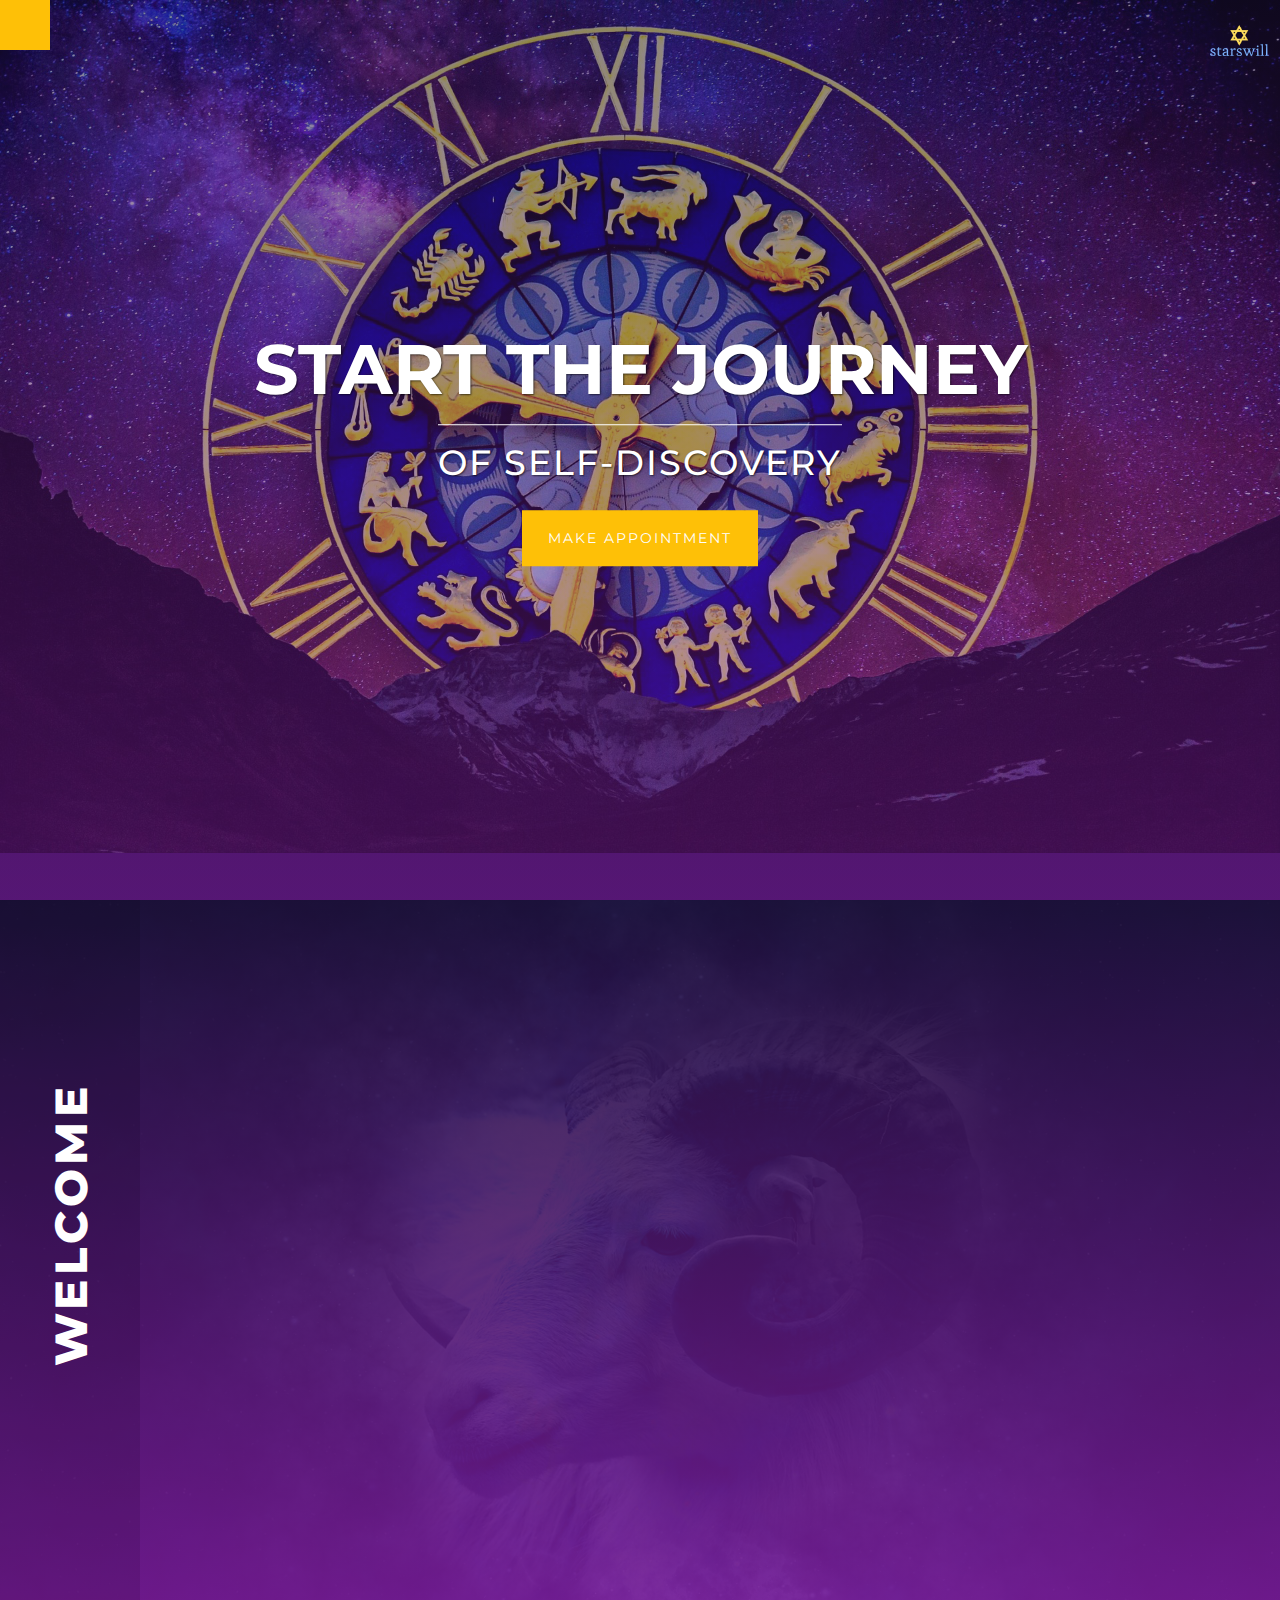
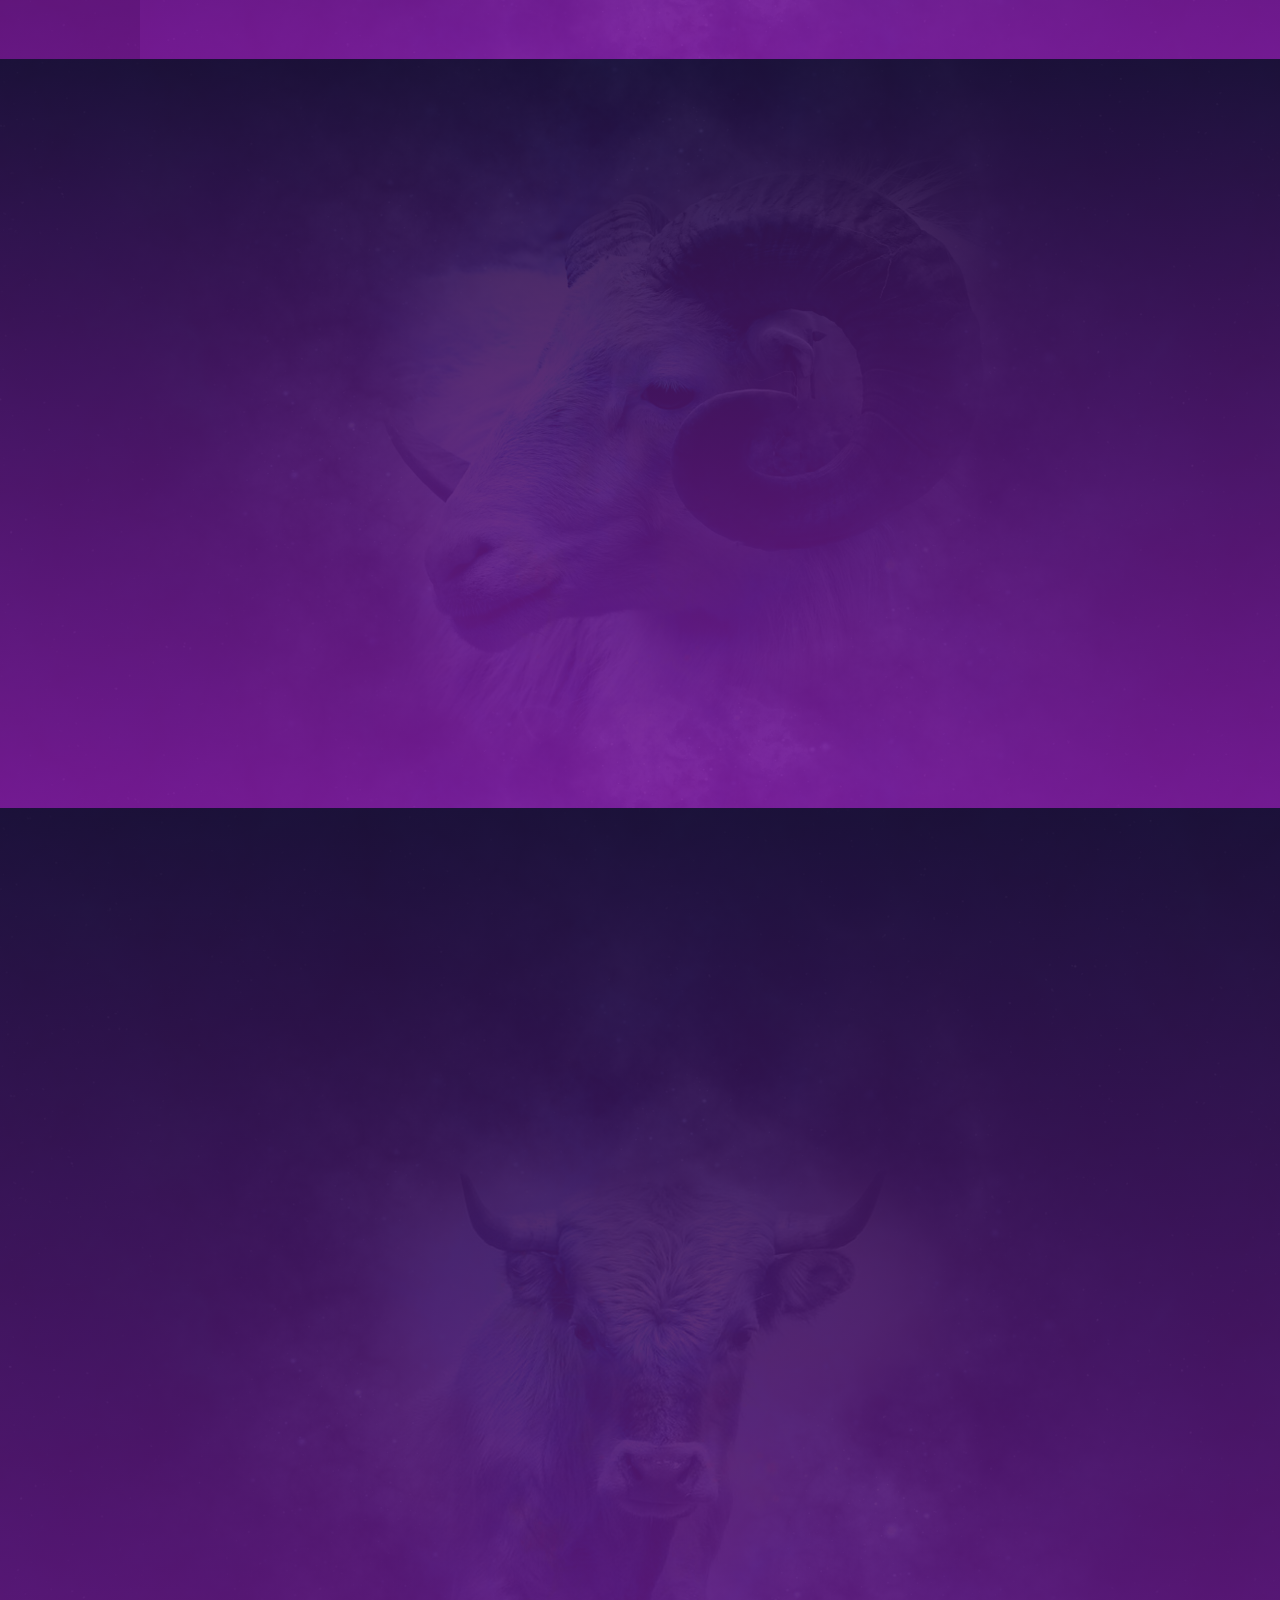
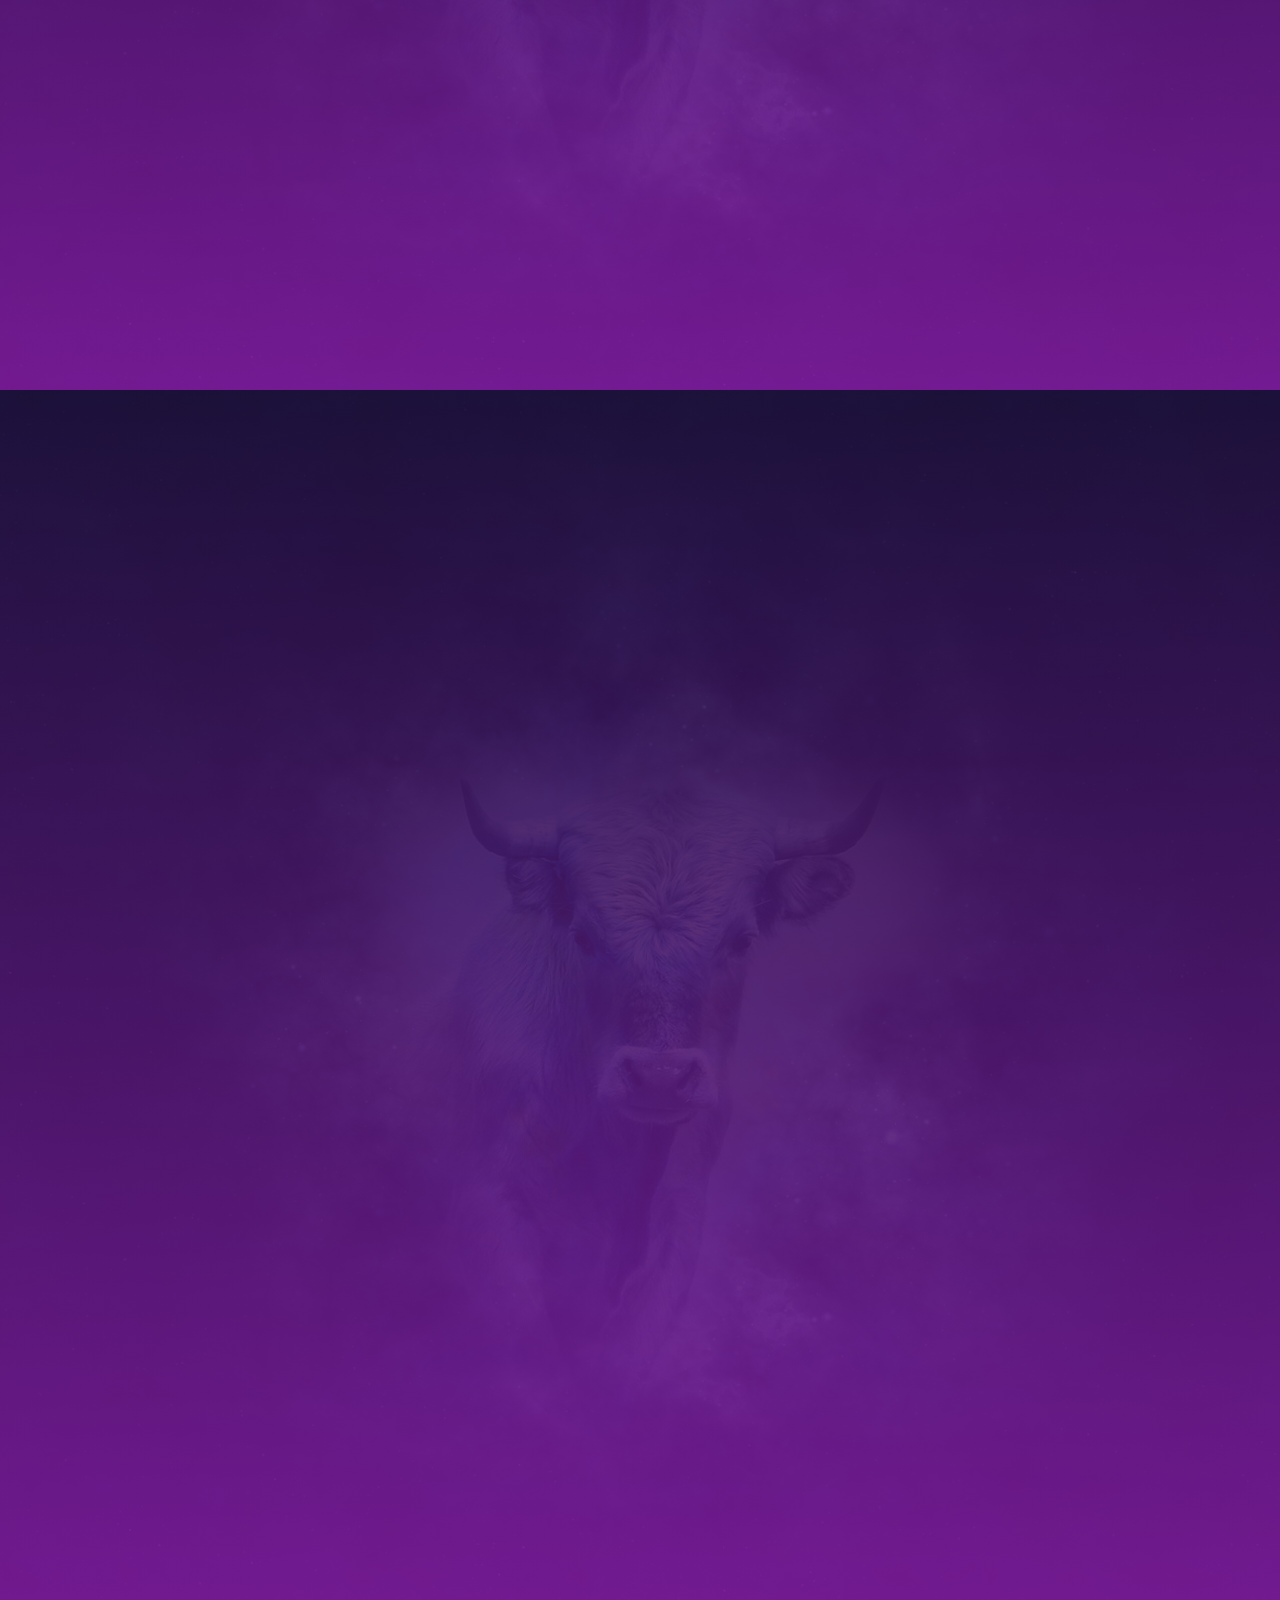
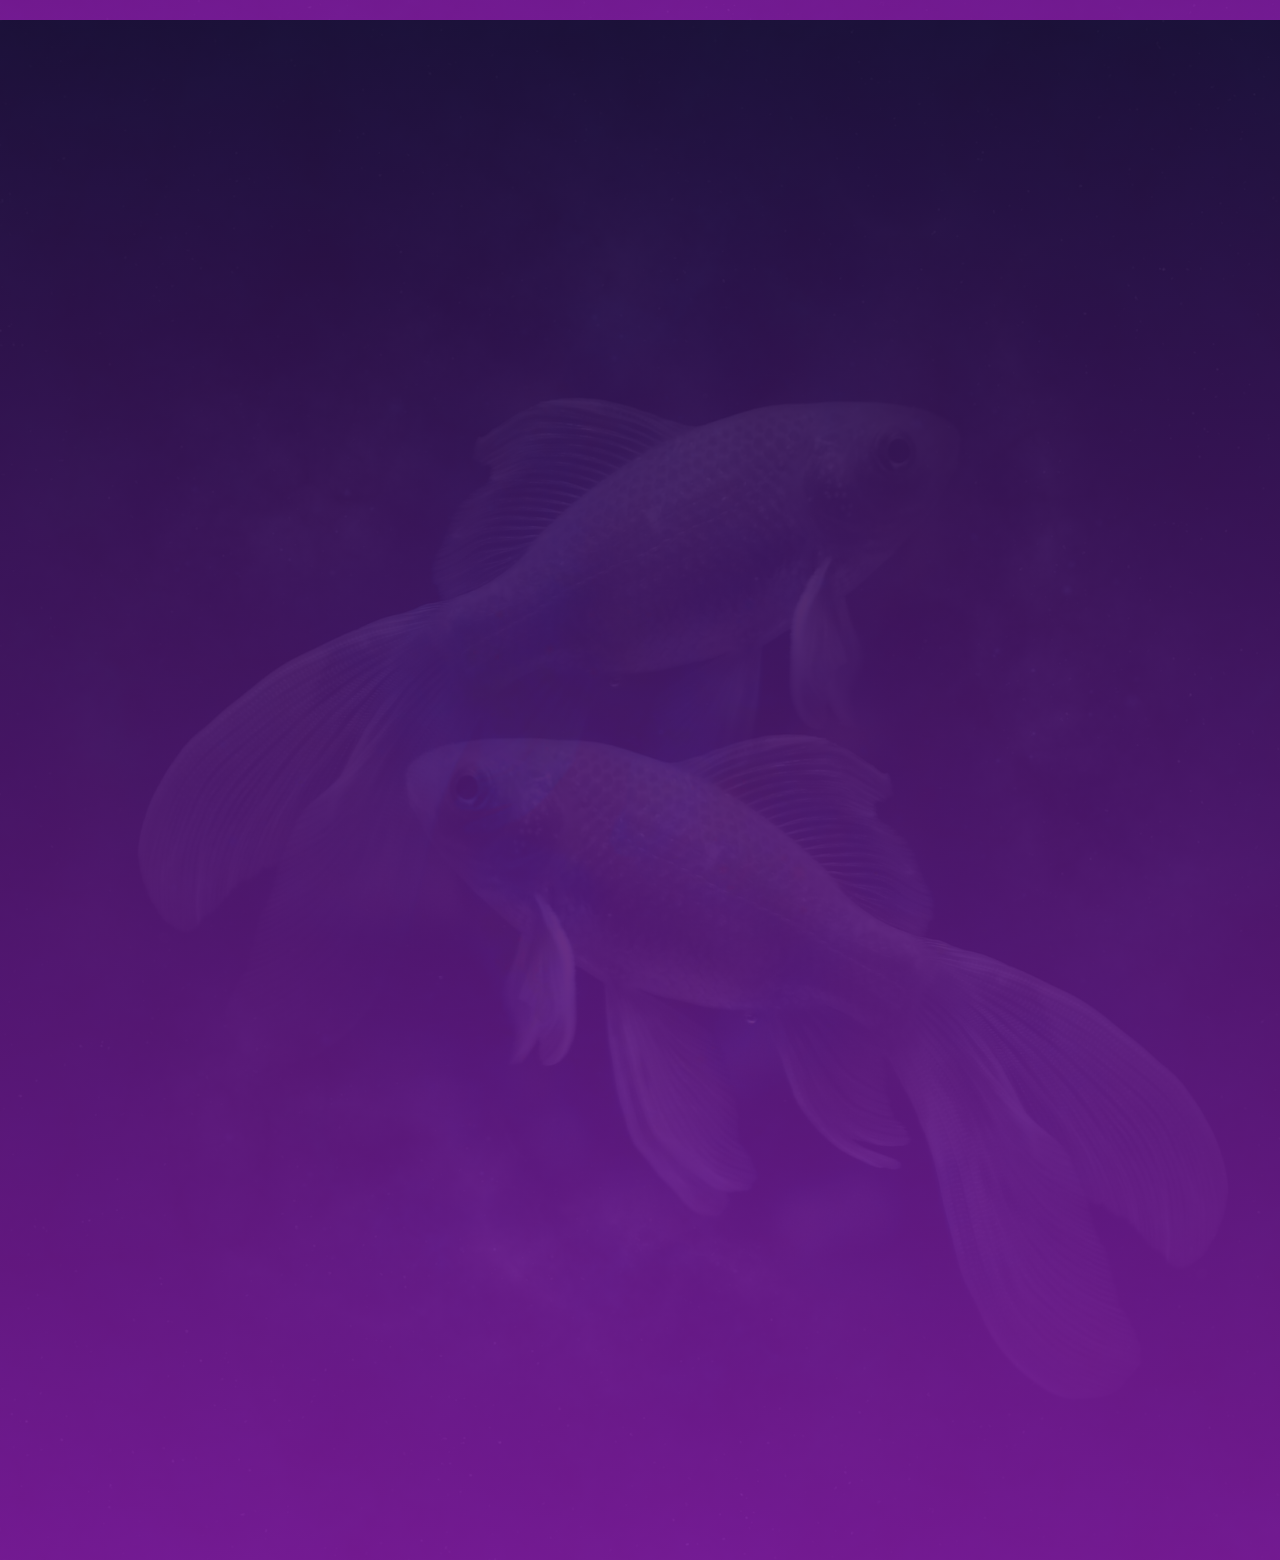
==== index.html @ 48f00787 "updating starswill on github" ====
<!doctype html>
<html lang="en">

<head>

	<!-- Required meta tags -->
	<meta charset="utf-8">
	<meta name="viewport" content="width=device-width, initial-scale=1, shrink-to-fit=no">
	<link rel="icon" href="images/starswillLogo.png">

	<!-- Bootstrap CSS -->
	<title>Starswill</title>
	<link rel="mask-icon" href="images/safari-pinned-tab.svg" color="#5bbad5">
	<meta name="msapplication-TileColor" content="#da532c">
	<meta name="theme-color" content="#ffffff">
	<!-- description -->
	<meta name="description" content="Providing astrology consultancy through the internet, phone, and personnel since 1991. I am also
        providing astrology consultancy through Phone, Website and in person also, I have also published
        some articles in various magazines and panchanges.">

	<!-- keywords -->
	<meta name="keywords"
		content="astrologer, astrology, astonomy, researcher, astro, liveChat, astroChat, astrology in mathura, mathura, top astrologer in india, india, top astrologer in up, up, uttar pradesh, top astrologer in uttarpradesh, top astrologer in mathura, best astrologer in mathura, best astrologer, best astrologer in uttarpradesh, best astrologer in up, ashish sharma, ashish sharma astrologer, best astrologer ashish sharma, best astrologer sharma, ashish sharma best astrologer, Starswill in mathura, Starswill in uttarpradesh, Starswill in india, astrosupport">

	<link href="//fonts.googleapis.com/css?family=Bungee+Inline|Montserrat:200,300,400,500,600,700,800|Roboto+Condensed"
		rel="stylesheet">

	<link rel="stylesheet" href="https://use.fontawesome.com/releases/v5.5.0/css/all.css"
		integrity="sha384-B4dIYHKNBt8Bc12p+WXckhzcICo0wtJAoU8YZTY5qE0Id1GSseTk6S+L3BlXeVIU" crossorigin="anonymous">

	<link rel="stylesheet" type="text/css" href="fonts/font-awesome-all.css" />
	<link rel="stylesheet" href="css/bootstrap.min.css">
	<link rel="stylesheet" href="css/zoomslider.css">
	<link rel="stylesheet" href="css/animate.css">
	<link rel="stylesheet" href="css/superlightbox.min.css" />
	<link rel="stylesheet" href="css/custom.css">
	<link rel="stylesheet" href="css/astrologer.css">
	<link rel="stylesheet" href="https://maxcdn.bootstrapcdn.com/font-awesome/4.6.3/css/font-awesome.min.css">
	<style>
		.mt-50 {
			margin-top: -50px !important;
		}

		.mt-80 {
			margin-top: 80px !important;
		}

		.video-text {
			margin: 20px 0px;
			font-size: 20px;
			background: #311378;
			text-align: center;
		}

		@media screen and (min-width: 768px) {
			.mr-lt {
				margin-left: 113px;
			}

			.h-img {
				height: 500px;
			}

			@media screen and (max-width: 769px) {
				.h-img {
					height: 430px;
				}
			}
		}
	</style>
</head>

<body>

	<div class="loader">
		<div class="spinner"></div>
	</div>

	<!-- HEADER -->
	<header class="exalt-sidebar-menu">
		<div class="desktop-menu-btn"></div>
		<div class="mobile-menu-btn"></div>
		<!-- <i class="fa fa-bars" aria-hidden="true"></i> -->

		<div class="header-inner">

			<div class="navbar-header">
				<a class="navbar-brand scroll" href="#header_banner" title="astro logo">
					<img class="logo-icon" src="images/starswillLogo.png" alt="astro">
					<span class="logo-text">Starswill</span>
					<span class="logo-tagline">Horoscope is the will of Stars.</span>
				</a>
			</div><!-- navbar-header -->
			<div class="nav-wrap">
				<ul id="menu-primary">
					<li><a class="scroll" title="Home" href="#header_banner">Home</a></li>
					<li><a class="scroll" title="Astrologer" href="#welcome">Astrologer</a></li>
					<li><a class="scroll" title="Achievements" href="#achievements">Achievements</a></li>
					<!-- <li><a class="scroll" title="Horoscope" href="#horoscope">Live Horoscope</a></li> -->
					<li><a class="scroll" title="Services" href="#services">Services</a></li>
					<li><a class="scroll" title="Clients" href="#testimonial">Clients</a></li>
					<li><a class="scroll" title="Contact" href="#contact">Contact</a></li>
				</ul>
			</div>

			<div class="exalt-sidebar-menu-footer">
				<div class="copyright-txt">© starswill. All Rights
					Reserved</div><!-- footer-copyright -->
				<!-- <div class="footer-social">
                    <ul class="list-inline">
                        <li><a href="#"><i class="fa fa-facebook"></i></a></li>
                        <li><a href="#"><i class="fa fa-twitter"></i></a></li>
                        <li><a href="#"><i class="fa fa-instagram"></i></a></li>
                        <li><a href="#"><i class="fa fa-skype"></i></a></li>
                        <li><a href="#"><i class="fa fa-dribbble"></i></a></li>
                    </ul>
                </div> -->
				<!-- footer-social -->
			</div><!-- salmond-sidebar-menu-footer -->
		</div><!-- header-inner -->
	</header><!-- header-area -->

	<!-- CONTENT SHRINK -->

	<div class="content-shrink">
		<section class="header-banner" id="header_banner">
			<div>
				<div class="hbanner-logo"><img src="images/starswillLogo.png" alt="astro"></div>
				<div class="hbanner-txt">
					<div class="hbanner-txt-big wow fadeInUp">Start The
						Journey</div>
					<div class="hbanner-txt-small wow fadeInUp">of
						Self-Discovery</div>
					<div><a class="btn flat-btn scroll wow fadeInUp" href="#contact">Make Appointment</a></div>
				</div>
				<!-- a class="scroll" title="astrologer" href="#welcome" -->
				<!-- <a title="astrologer" href="#welcome" class="down-btn scroll"><i class="fa
                            fa-arrow-down" aria-hidden="true"></i></a> -->
				<div class="slider-img" data-zs-src='["
                        images/astrologer-about-img.jpg" ,"
                        images/astrologer-main-banner2.jpg"
                        ," images/astrologer-main-banner3.jpg" ]'><img src="images/astrologer-main-banner.jpg" alt="">
				</div>
				<!-- <div class="slider-img"><img src="images/astrologer-main-banner2.jpg"
                            alt=""></div> -->
			</div>
		</section>
		<!-- header-banner -->
		<section id="welcome" class="bg-image" style="background-image:url(images/astrologer-bg-img1.jpg);
                background-size:cover;">

			<div class="content-boxed">

				<div class="split-color wow slideInLeft">

					<!-- <div class="section-number">#01</div> -->

					<h2 class="section-heading"><span>Welcome</span></h2>
				</div>

				<div class="container-fluid">

					<div class="row">
						<div class="col-lg-4">
							<div class="about-img mb-5 wow fadeInLeft"><img src="images/astrologer.jpg" alt=""></div>
							<div class="about-img mb-5 wow fadeInLeft"><img src="images/s.png" alt=""></div>
						</div>
						<div class="col-lg-8">
							<h2 class="heading-border wow fadeInDown">Welcome!</h2>
							<p class="wow fadeInRight">Astrological Knowledge & Experience<br><br>

								Having a passion to get the depth in the field of astrology since childhood, I have deep
								passion for astrology & horoscope predictions, which have made me quite popular in my
								social circuit. I have secured KOVID and Prathma respected degrees, under the able
								guidance of Shri Govind Prasad Chaturvedi “Shastri” (Dharmadhikari & Mahamantri of Akhil
								Bhartiya Dharma Sangh)from Bhartiya Vidhya Bhawan, Mumbai(MH) </p>
							<h6 class="mb-4 wow fadeInRight" data-wow-delay="0.5s">Our horoscopes can
								help you find a proper approach to solving
								all daily problems and achieving happiness
								in your life.</h6>
							<div class="row">
								<div class="col-lg-3">
									<div class="our-speciality wow
                                            fadeInUp">
										<h3>30</h3>
										<p>Years<br> of experience</p>
									</div>
								</div>
								<div class="col-lg-3">
									<div class="our-speciality wow fadeInUp" data-wow-delay="0.5s">
										<h3>12</h3>
										<p>Types of horoscopes</p>
									</div>
								</div>
								<div class="col-lg-3">
									<div class="our-speciality wow fadeInUp" data-wow-delay="0.6s">
										<h3>25</h3>
										<p>Qualified<br> astrologers</p>
									</div>
								</div>
								<div class="col-lg-3">
									<div class="our-speciality wow fadeInUp" data-wow-delay="0.7s">
										<h3>340</h3>
										<p>Hourly<br> visitors</p>
									</div>
								</div>
							</div>
						</div>
					</div>

				</div>

				<h2 class="section-heading2 wow zoomIn">Welcome</h2>

			</div>

		</section>

		<!-- welcome -->

		<section id="achievements" class="bg-image" style="background-image:url(images/astrologer-bg-img1.jpg);
        background-size:cover;">

			<div class="content-boxed">

				<div class="split-color wow slideInLeft">
					<h2 class="section-heading"><span>Achievements</span></h2>
				</div>

				<div class="container-fluid">

					<div class="row">
						<div class="col-lg-6">
							<h2 class="heading-border wow fadeInDown">Achievements</h2>
							<p class="wow fadeInRight">Education : <br><br>
								MCA, MTech, and Ph.D. (Computer Science) </p>
							<p class="wow fadeInRight">Awards : <br><br>
								1. Gold Medal at Second consecutive International
								Conference on Jyotish & Vastu on May3-4,2008 which is
								Organized by Maa Sharda Jyotish Dham, Indore(MP).<br><br>

								2. Jyotish Ratna Award at First consecutive International
								Conference on Jyotish & Vastu on July 7-8, 2007 which is
								Organized by Maa Sharda Jyotish Dham, Indore(MP).<br><br>

								3. Author of various articles in various Magazines and Hindu
								calendars/panchanges.><br><br>

							</p>
						</div>
						<div class="col-lg-6">
							<p class="wow fadeInRight mt-80">Other Achievements : <br><br>
								Publishing Articles: in Kal-Darshak Panchang/Calander(Hindi), Published by Hindi
								Pustkalaya, Mathura, From 2008 To 2020.<br><br>

								Shri Ramcharit Krit Sundarkand (Published by Samadhan Kendra, Mathura).<br><br>

								Membership : <br><br>
								Aditya Vahini – Which is a National level group of young Sanatani, Run by (Puri
								Peethadhishwar Shri Jagad Guru Adi Shankaraya Shri Nishchalanand Saraswati)
								Sanatan Dharam Vidhyarthi Parishad, Vidisha(MP)
								Maa Sharda Jyotish Dham, Indore (MP)</p>
						</div>
					</div>

				</div>

				<h2 class="section-heading2 wow zoomIn">Achievements</h2>

			</div>

		</section>

		<!-- welcome -->

		<!-- horoscopes -->

		<section id="services" class="bg-image" style="background-image:url(images/astrologer-bg-img3.jpg);
        background-size:cover;">

			<div class="content-boxed">

				<div class="split-color wow slideInLeft">

					<!-- <div class="section-number">#03</div> -->

					<h2 class="section-heading"><span>Services</span></h2>
				</div>

				<div class="container-fluid mt-50">
					<div class="row">
						<div class="col-lg-4">
							<div class="testimonial-box wow fadeInUp">
								<div class="testi-img" style="background:url(images/job.png)
                                no-repeat center center;
                                background-size:cover;"></div>
								<h3>Career</h3>
								<p>Get the direction of the right career. What do you want to be in the next 5
									years that is in your hand, know your future position through your HOROSCOPE?</p>
							</div>
						</div>
						<div class="col-lg-4">
							<div data-wow-delay="0.7s" class="testimonial-box wow fadeInUp">
								<div class="testi-img" style="background:url(images/nak.png)
                                no-repeat center center;
                                background-size:cover;"></div>
								<h3>Nakshatra Phal</h3>
								<p>Get the right information about a newborn baby. Know the future of
									your children, their health, finance, fate, love, and support to you and your
									family.</p>
							</div>
						</div>
						<div class="col-lg-4">
							<div data-wow-delay="0.8s" class="testimonial-box wow fadeInUp">
								<div class="testi-img" style="background:url(images/gan.png)
                                no-repeat center center;
                                background-size:cover;"></div>
								<h3>Muhurtha</h3>
								<p>To begin any new thing in life, we must do it at the right time that is
									MUHURTHA. The MUHURTHA will provide you more benefits than the normal
									starting.</p>
							</div>
						</div>
						<div class="col-lg-4">
							<div data-wow-delay="0.5s" class="testimonial-box wow fadeInUp">
								<div class="testi-img" style="background:url(images/education.png)
                                no-repeat center center;
                                background-size:cover;"></div>
								<h3>Education</h3>
								<p>Which area of education is right for your children? Design the right
									education path, and get the desired career.</p>
							</div>
						</div>
						<div class="col-lg-4">
							<div data-wow-delay="0.6s" class="testimonial-box wow fadeInUp">
								<div class="testi-img" style="background:url(images/wed.jpg)
                                no-repeat center center;
                                background-size:cover;"></div>
								<h3>Matrimonial Queries</h3>
								<p>Who is the right person for you, you can get the right match
									with the person, who will care, love, and will support you.</p>
							</div>
						</div>
						<div class="col-lg-4">
							<div data-wow-delay="0.9s" class="testimonial-box wow fadeInUp">
								<div class="testi-img" style="background:url(images/mar.png)
                                no-repeat center center;
                                background-size:cover;"></div>
								<h3>Marriage Matters</h3>
								<p>Are you not living your desirous married life? Meet with our
									experts and make your married life more HAPPY and Satisfied.</p>
							</div>
						</div>
						<div class="col-lg-4">
							<div data-wow-delay="0.9s" class="testimonial-box wow fadeInUp">
								<div class="testi-img" style="background:url(images/med.png)
                                no-repeat center center;
                                background-size:cover;"></div>
								<h3>Medical Science</h3>
								<p>We always take the second opinion for any kind of medical issue,
									before that we must take the FIRST opinion from our HOROSCOPE. It will secure
									and safe you always, we can also save our expenses on medical issues.</p>
							</div>
						</div>
						<div class="col-lg-4">
							<div data-wow-delay="0.9s" class="testimonial-box wow fadeInUp">
								<div class="testi-img" style="background:url(images/mon.png)
                                no-repeat center center;
                                background-size:cover;"></div>
								<h3>Money Matters</h3>
								<p>Why you are not earning more than your expectation? Match your
									earning with your expectations.</p>
								<br>
								<br>
								<br>
								<br>
							</div>
						</div>
						<div class="col-lg-4">
							<div data-wow-delay="0.9s" class="testimonial-box wow fadeInUp">
								<div class="testi-img" style="background:url(images/pro.png)
                                no-repeat center center;
                                background-size:cover;"></div>
								<h3>Property Matters</h3>
								<p>You can increase your property, even you can make more
									property.</p>
								<br>
								<br>
								<br>
								<br>
								<br>
							</div>
						</div>
					</div>
				</div>

				<h2 class="section-heading2 wow zoomIn">Services</h2>
			</div>

		</section>
		<!-- Services -->

		<section id="testimonial" class="bg-image" style="background-image:url(images/astrologer-bg-img3.jpg);
                background-size:cover;">

			<div class="content-boxed">

				<div class="split-color wow slideInLeft">

					<!-- <div class="section-number">#03</div> -->

					<h2 class="section-heading"><span>Clients</span></h2>
				</div>

				<div class="container-fluid mt-50">
					<div class="row">
						<div class="col-lg-4">
							<div data-wow-delay="0.9s" class="testimonial-box wow fadeInUp">
								<div class="testi-img" style="background:url(images/shravanVyas.jpg)
                                        no-repeat center center;
                                        background-size:cover;"></div>
								<h3>Mr. Shravan Vyas</h3>
								<p>It’s my proud privilege that Dr. Ashish Sharma is my best friend as well as best
									Astrologer, I am getting advantages of his consultancy since childhood.</p>
								<ul class="star-rating">
									<li><i class="fa fa-star"></i></li>
									<li><i class="fa fa-star"></i></li>
									<li><i class="fa fa-star"></i></li>
									<li><i class="fa fa-star"></i></li>
									<li><i class="fa fa-star"></i></li>
								</ul>
							</div>
						</div>
						<div class="col-lg-4">
							<div data-wow-delay="0.8s" class="testimonial-box wow fadeInUp">
								<div class="testi-img" style="background:url(images/deveshMishra.jpg)
                                        no-repeat center center;
                                        background-size:cover;"></div>
								<h3>Mr. Devesh Mishra</h3>
								<p>It's my firm belief, that without Astrology, we can't do anything, I am very happy
									that I have a good source of Astrology related source i.e. Dr. Ashish Sharma.</p>
								<ul class="star-rating">
									<li><i class="fa fa-star"></i></li>
									<li><i class="fa fa-star"></i></li>
									<li><i class="fa fa-star"></i></li>
									<li><i class="fa fa-star"></i></li>
									<li><i class="fa fa-star"></i></li>
								</ul>
							</div>
						</div>
						<div class="col-lg-4">
							<div data-wow-delay="0.6s" class="testimonial-box wow fadeInUp">
								<div class="testi-img" style="background:url(images/amitShrivastav.jpg)
                                        no-repeat center center;
                                        background-size:cover;"></div>
								<h3>Mr. Amit Shrivastav</h3>
								<p>Really, Starswill has become my regular habit, whenever I do take any step in my
									life, without consulting with Dr. Ashish Ji, I can do anything.</p>
								<ul class="star-rating">
									<li><i class="fa fa-star"></i></li>
									<li><i class="fa fa-star"></i></li>
									<li><i class="fa fa-star"></i></li>
									<li><i class="fa fa-star"></i></li>
									<li><i class="fa fa-star"></i></li>
								</ul>
							</div>
						</div>
						<div class="col-lg-4">
							<div data-wow-delay="0.7s" class="testimonial-box wow fadeInUp">
								<div class="testi-img" style="background:url(images/narendraSoni.jpg)
                                        no-repeat center center;
                                        background-size:cover;"></div>
								<h3>Mr. Narendra Soni</h3>
								<p>I am very much thankful to Starswill because your valuable suggestions have given me
									a new life.</p>
								<ul class="star-rating">
									<li><i class="fa fa-star"></i></li>
									<li><i class="fa fa-star"></i></li>
									<li><i class="fa fa-star"></i></li>
									<li><i class="fa fa-star"></i></li>
									<li><i class="fa fa-star"></i></li>
								</ul>
							</div>
						</div>
						<div class="col-lg-4">
							<div data-wow-delay="0.9s" class="testimonial-box wow fadeInUp">
								<div class="testi-img" style="background:url(images/pmGupta.jpg)
                                        no-repeat center center;
                                        background-size:cover;"></div>
								<h3>Mr. P.M Gupta</h3>
								<p>Today whatever I am just because of Dr. Ashish Sharma's astrological solution.</p>
								<br>
								<ul class="star-rating">
									<li><i class="fa fa-star"></i></li>
									<li><i class="fa fa-star"></i></li>
									<li><i class="fa fa-star"></i></li>
									<li><i class="fa fa-star"></i></li>
									<li><i class="fa fa-star"></i></li>
								</ul>
							</div>
						</div>
						<div class="col-lg-4">
							<div class="testimonial-box wow fadeInUp">
								<div class="testi-img" style="background:url(images/utkarshSharma.jpg)
                                        no-repeat center center;
                                        background-size:cover;"></div>
								<h3>Mr. Utkarsh Sharma</h3>
								<p>Astrology is really, 100% true for me from Starswill.</p>
								<br>
								<br>
								<ul class="star-rating">
									<li><i class="fa fa-star"></i></li>
									<li><i class="fa fa-star"></i></li>
									<li><i class="fa fa-star"></i></li>
									<li><i class="fa fa-star"></i></li>
									<li><i class="fa fa-star"></i></li>
								</ul>
							</div>
						</div>
						<div class="col-lg-4">
							<div data-wow-delay="0.5s" class="testimonial-box wow fadeInUp">
								<div class="testi-img" style="background:url(images/krishnaGopalSaxena.jpg)
                                        no-repeat center center;
                                        background-size:cover;"></div>
								<h3>Mr. Krishna Gopal Saxena</h3>
								<p>I was not aware of anything regarding my future, once I discussed my problem related
									to career, Dr. Ashish has paved my path, Thanks a lot.</p>
								<ul class="star-rating">
									<li><i class="fa fa-star"></i></li>
									<li><i class="fa fa-star"></i></li>
									<li><i class="fa fa-star"></i></li>
									<li><i class="fa fa-star"></i></li>
									<li><i class="fa fa-star"></i></li>
								</ul>
							</div>
						</div>
					</div>
				</div>

				<h2 class="section-heading2 wow zoomIn">Clients</h2>
			</div>

		</section>
		<!-- testimonial -->
		<section id="contact" class="bg-image" style="background-image:url(images/astrologer-bg-img4.jpg);
                background-size:cover;">

			<div class="content-boxed">

				<div class="split-color wow slideInLeft">

					<!-- <div class="section-number">#04</div> -->

					<h2 class="section-heading"><span>Contact</span></h2>
				</div>

				<div class="container-fluid">

					<div class="row">
						<div class="col-12">
							<h2 class="heading-border wow fadeIn mt-50">contact
								information</h2>
						</div>
					</div>
					<p class="wow fadeInRight">
						Providing astrology consultancy through the internet, phone, and personnel since 1991. I am also
						providing astrology consultancy through Phone, Website and in person also, I have also published
						some articles in various magazines and panchanges. Due to the huge demand of clients, I am also
						available on the internet through my own web application i.e. Starswill Using my application you
						can get daily, weekly, monthly, yearly, and customized personal predictions. You can get the
						guidance to do a task and much more support...... Thanking You.</p>

					<p class="wow fadeInRight video-text">Important : Feel free to book a slot for Video
						Conferencing.<br><span class="mr-lt">Consultancy Honoraium : ₹1000/- or 15$ Only.</span></p>

					<div class="row mb-5">
						<div class="col-lg-4">
							<div class="contact-box clearfix wow
                                    fadeInRight">
								<div class="contact-icon contact-icon2"><i class="fa fa-map-marker"></i></div>
								<div class="contact-txt">
									<h3>Address</h3>
									<p>204, Second floor, Shri ji Square, Radha puram crossing<br>
										NH2, Mathura<br></p>
								</div>
							</div>
						</div>
						<div class="col-lg-4">
							<div data-wow-delay="0.5s" class="contact-box
                                    clearfix wow fadeInRight">
								<div class="contact-icon contact-icon2"><i class="fa fa-phone"></i></div>
								<div class="contact-txt">
									<h3>Phone Number</h3>
									<p><a href="tel:+918630498528">+91 8630498528</a></p>
								</div>
							</div>
						</div>
						<div class="col-lg-4">
							<div data-wow-delay="0.6s" class="contact-box
                                    clearfix wow fadeInRight">
								<div class="contact-icon contact-icon2"><i class="fa fa-envelope-o"></i></div>
								<div class="contact-txt">
									<h3>Email Address</h3>
									<p><a href="mailto:starswill.ashish@gmail.com">starswill.ashish@gmail.com</a></p>
								</div>
							</div>
						</div>
					</div>

					<div class="row">
						<div class="col-lg-6">
							<div class="pr-3 mb-5 wow fadeInUp">
								<div class="about-img mb-5 wow fadeInLeft"><img class="h-img" src="images/Guruji.jpg"
										alt=""></div>
							</div>
						</div>
						<div class="col-lg-6">
							<div class="pl-3">
								<h2 class="heading-border wow fadeInRight">leave
									a message</h2>
								<div data-wow-delay="0.5s" class="contact-form wow zoomIn">

									<form method="post" action="/">
										<div class="f-field"><input type="text" name="name" placeholder="Name" required>
										</div>
										<div class="f-field"><input type="email" name="emailId" placeholder="Email-id"
												required></div>
										<div class="f-field"><input type="tel" name="phone" pattern="[1-9]{1}[0-9]{9}"
												title="Enter 10 digit mobile number" placeholder="Phone Number"
												required></div>
										<div class="f-field"><textarea name="msg" placeholder="Message"></textarea>
										</div>
										<div class="sent-btn"><input name="submit" type="submit" value="Submit"></div>
									</form>
								</div>
							</div>
						</div>
						<div class="col-lg-12">
							<div class="gmap"><iframe
									src="https://www.google.com/maps/embed?pb=!1m18!1m12!1m3!1d3538.787698205365!2d77.6506508150109!3d27.506977282875344!2m3!1f0!2f0!3f0!3m2!1i1024!2i768!4f13.1!3m3!1m2!1s0x3973731753e1236b%3A0x68825bd446c0a72f!2sebay%20pizza!5e0!3m2!1sen!2sin!4v1596285323562!5m2!1sen!2sin"
									width="600" height="225" frameborder="0" style="border:0;" allowfullscreen=""
									aria-hidden="false" tabindex="0"></iframe></div>
						</div>
					</div>

				</div>

				<h2 class="section-heading2 wow zoomIn">Contact</h2>

			</div>

		</section>

		<!-- our contact -->

	</div>
	<script defer type="text/javascript" src="js/jquery-3.5.0.min.js"></script>
	<script defer type="text/javascript" src="js/jquery.easing.compatibility.js"></script>
	<script defer type="text/javascript" src="js/jquery.easing.min.js"></script>
	<script defer type="text/javascript" src="js/popper.min.js"></script>
	<script defer type="text/javascript" src="js/bootstrap.min.js"></script>
	<script defer type="text/javascript" src="js/modernizr-2.6.2.min.js"></script>
	<script defer type="text/javascript" src="js/jquery.zoomslider.min.js"></script>
	<script defer type="text/javascript" src="js/jquery.nicescroll.min.js"></script>
	<script defer type="text/javascript" src="js/jquery.scrollify.js"></script>
	<script defer type="text/javascript" src="js/imagesloaded.pkgd.min.js"></script>
	<script defer type="text/javascript" src="js/jquery.superlightbox.min.js"></script>
	<script defer type="text/javascript" src="js/wow.min.js"></script>
	<script defer type="text/javascript" src="js/all.js"></script>
	<script
		async>(function (w, d) { w.CollectId = "5f25561adf7e9e71498e7847"; var h = d.head || d.getElementsByTagName("head")[0]; var s = d.createElement("script"); s.setAttribute("type", "text/javascript"); s.setAttribute("src", "https://collectcdn.com/launcher.js"); h.appendChild(s); })(window, document);</script>
</body>

</html>
---- css/zoomslider.css ----
.zs-enabled{position:relative}.zs-enabled .zs-slideshow,.zs-enabled .zs-slides,.zs-enabled .zs-slide{position:absolute;z-index:1;top:0;left:0;width:100%;height:100%;overflow:hidden}.zs-enabled .zs-slideshow .zs-slides .zs-slide{background:transparent none no-repeat 50% 50%;background-size:cover;position:absolute;visibility:hidden;opacity:0;-webkit-transform:scale(1.2, 1.2);-moz-transform:scale(1.2, 1.2);-ms-transform:scale(1.2, 1.2);-o-transform:scale(1.2, 1.2);transform:scale(1.2, 1.2)}.zs-enabled .zs-slideshow .zs-slides .zs-slide.active{visibility:visible;opacity:1}.zs-enabled .zs-slideshow .zs-bullets{position:absolute;z-index:4;bottom:20px;left:0;width:100%;text-align:center}.zs-enabled .zs-slideshow .zs-bullets .zs-bullet{display:inline-block;cursor:pointer;border:2px solid #ccc;width:14px;height:14px;border-radius:8px;margin:10px;background-color:#4a4a4a}.zs-enabled .zs-slideshow .zs-bullets .zs-bullet.active{background-color:#ccc}.zs-enabled .zs-slideshow:after{content:" ";position:absolute;top:0;left:0;width:100%;height:100%;z-index:3;background:transparent none repeat 0 0}
---- css/superlightbox.min.css ----
.superlightboxcontainer{position:fixed;z-index:99999;height:100%;width:100%;top:0;left:0;background-color:rgba(0,0,0,0.95)}.superlightbox_wrapper{position:absolute;height:100%;width:100%;left:0;top:0}.superlightbox_close{width:38px;height:38px;position:absolute;z-index:10;top:0;right:0;display:inline-block;background:url(../images/superlightbox-sprite.png) no-repeat;margin:10px}.superlightbox_prev{position:absolute;left:0;top:50%;transform:translate(0%,-50%);-webkit-transform:translate(0%,-50%);-moz-transform:translate(0%,-50%);-ms-transform:translate(0%,-50%);-o-transform:translate(0%,-50%);background:url(../images/superlightbox-sprite.png) -6px -46px no-repeat;height:51px;width:51px;display:inline-block;z-index:10}.superlightbox_next{position:absolute;right:0;top:50%;transform:translate(0%,-50%);-webkit-transform:translate(0%,-50%);-moz-transform:translate(0%,-50%);-ms-transform:translate(0%,-50%);-o-transform:translate(0%,-50%);background:url(../images/superlightbox-sprite.png) -6px -107px no-repeat;height:51px;width:51px;display:inline-block;z-index:10}.superlightbox_slider{position:relative;height:100%;width:100%;overflow:hidden}.superlightbox_slider > div{position:absolute;z-index:9;text-align:center;height:100%;width:100%;left:0;opacity:0;overflow:hidden}.superlightbox_slider > div:nth-child(2),.superlightbox_slider.superlightbox_sliding > div{opacity:1}.superlightbox_slider > div img{transition:all ease-in-out 800ms;-webkit-transition:all ease-in-out 800ms;-moz-transition:all ease-in-out 800ms;-o-transition:all ease-in-out 800ms;-ms-transition:all ease-in-out 800ms;left:50%;position:absolute;top:50%;opacity:1;height:auto;width:100%;max-width:none!important;transform:translate(-50%,-50%) scale(1);-webkit-transform:translate(-50%,-50%) scale(1);-moz-transform:translate(-50%,-50%) scale(1);-ms-transform:translate(-50%,-50%) scale(1);-o-transform:translate(-50%,-50%) scale(1)}.superlightbox_slider .superlightbox_caption{background-color:rgba(0,0,0,0.8);bottom:60px;color:#fff;padding:5px 10px;position:absolute;width:100%;z-index:11;pointer-events:none;transition:all ease-in-out 800ms;-webkit-transition:all ease-in-out 800ms;-moz-transition:all ease-in-out 800ms;-o-transition:all ease-in-out 800ms;-ms-transition:all ease-in-out 800ms;left:50%;opacity:1;height:auto;width:auto;transform:translate(-50%,0%);-webkit-transform:translate(-50%,0%);-moz-transform:translate(-50%,0%);-ms-transform:translate(-50%,0%);-o-transform:translate(-50%,0%);border-radius:15px}.superlightbox_slider.superlightbox_gallery_visible .superlightbox_caption{bottom:161px}.superlightbox_slider.superlightbox_sliding > div img{transition:none;-webkit-transition:none;-moz-transition:none;-o-transition:none;-ms-transition:none}.superlightbox_slider > div.superloading img{opacity:0;transform:translate(-50%,-50%) scale(0.5);-webkit-transform:translate(-50%,-50%) scale(0.5);-moz-transform:translate(-50%,-50%) scale(0.5);-ms-transform:translate(-50%,-50%) scale(0.5);-o-transform:translate(-50%,-50%) scale(0.5)}.superlightbox_slider > div.superloading,.superlightbox_slider > div.superlightbox_slide_video{background:url(../images/superlightbox-loader.gif) no-repeat 50% 50%}.superlightbox_slider > div.superlightbox_remove img{transform:translate(-50%,-50%) scale(0.5);-webkit-transform:translate(-50%,-50%) scale(0.5);-moz-transform:translate(-50%,-50%) scale(0.5);-ms-transform:translate(-50%,-50%) scale(0.5);-o-transform:translate(-50%,-50%) scale(0.5)}.superlightbox_slider > div.superlightbox_fullwidth img{width:100%;height:auto;max-width:none}.superlightbox_slider > div.superlightbox_fullheight img{width:auto;height:100%;max-height:none}.superlightbox_gallery{position:absolute;left:0;bottom:0;width:100%;max-height:150px;z-index:10;text-align:center;overflow:hidden}.nosupergallery .superlightbox_gallery{display:none}.superlightbox_gallery_button{height:38px;width:68px;display:inline-block;background:url(../images/superlightbox-sprite.png) no-repeat;opacity:.5}.superlightbox_gallery_button.superlightbox_gallery_open{background-position:-5px -169px}.superlightbox_gallery_button.superlightbox_gallery_close{background-position:-5px -215px}.superlightbox_gallery_wrapper{height:100px;position:relative;background-color:rgba(0,0,0,0.8)}.superlightbox_gallery_wrapper > div{width:100px;height:100px;overflow:hidden;position:absolute;cursor:pointer;background-repeat:no-repeat;background-position:50% 50%;background-size:cover}.superlightbox_gallery_nav{display:inline-block;width:27px;height:33px;position:absolute;background:url(../images/superlightbox-sprite.png) no-repeat;z-index:10;top:50%;margin-top:4px;opacity:.8}.superlightbox_gallery_prev{left:0;background-position:-8px -263px}.superlightbox_gallery_next{right:0;background-position:-6px -304px}.superlightbox_embed{position:relative;padding-bottom:56.25%;text-align:center;height:0}.superlightbox_embed iframe{position:absolute;width:100%;height:100%;top:0;left:0}.superlightbox_embed_wrapper{left:50%;position:absolute;top:50%;transform:translate(-50%,-50%);-webkit-transform:translate(-50%,-50%);-moz-transform:translate(-50%,-50%);-ms-transform:translate(-50%,-50%);-o-transform:translate(-50%,-50%);width:100%;background-color:rgba(0,0,0,0.5)}
---- css/custom.css ----
/*------------------------------------------------------------------
[Table of contents]

1. Body
2. Global Styles
3. Typography
4. Colors
5. Header, sidebar / .exalt-sidebar-menu
6. Logo / .navbar-brand
7. Navigation / #menu-primary
8. Social media / .footer-social
9. Content / .content-shrink
10. Left Seaction Heading / .split-color
11. Header Banner / .header-banner
12. About #about
13. Our Skills / #specialization
14. Our Projecst / #projects
15. Our Services / #services
16. Contact / #contact
-------------------------------------------------------------------*/
/** ========= GLOBAL STYLES ========= **/
body {
	font-size: 14px;
	color: #fff;
	font-family: 'Montserrat', sans-serif;
}

* {
	margin: 0;
	padding: 0;
	box-sizing: border-box;
	-webkit-box-sizing: border-box;
	outline: none;
}
img {
	max-width: 100%;
}
input,
textarea {
	font-family: 'Montserrat', sans-serif;
}

.clr {
	clear: both;
}
.clearfix:after {
	display: block;
	content: '';
	width: 100%;
	clear: both;
}

::-webkit-input-placeholder {
	color: #fff;
}
::-moz-placeholder {
	color: #fff;
}
:-ms-input-placeholder {
	color: #fff;
}
:-moz-placeholder {
	color: #fff;
}

input:disabled,
textarea:disabled,
select:disabled,
button:disabled {
	background: rgba(255, 255, 255, 0.2) !important;
}

/** ========= TYPOGRAPHY ========= **/
a {
	color: #ffcf51;
}
a:hover {
	color: #ff9c00;
	text-decoration: none;
}
p {
	line-height: 24px;
	margin-bottom: 30px;
	letter-spacing: 1.2px;
}
.h1,
.h2,
.h3,
.h4,
.h5,
.h6,
h1,
h2,
h3,
h4,
h5,
h6 {
	font-family: 'Montserrat', sans-serif;
	font-weight: 800;
	text-transform: uppercase;
	letter-spacing: 2.5px;
	margin: 0 0 20px;
}
.h2,
h2 {
	font-size: 30px;
}
.h3,
h3 {
	font-size: 20px;
	text-transform: none;
}

/* section left heading */
.section-number {
	font-size: 55px;
	line-height: 55px;
	margin-bottom: 35px;
	font-weight: 800;
}
.section-heading {
	font-size: 55px;
	line-height: 55px;
	position: absolute;
	white-space: nowrap;
	width: 0;
	top: 180px;
	left: 0;
	right: 0;
	margin: 0 auto;
	font-weight: 800;
	text-transform: uppercase;
	letter-spacing: 0.1em;
	-webkit-transform: rotate(-90deg);
	-ms-transform: rotate(-90deg);
	-o-transform: rotate(-90deg);
	transform: rotate(-90deg);
}
.section-heading span {
	display: block;
	float: right;
}

/* section bottom heading */
.section-heading2 {
	font-size: 110px;
	line-height: normal;
	position: absolute;
	bottom: 0;
	right: 75px;
	text-align: right;
	opacity: 0.25;
	margin: 0;
}

/** ========= COLORS ========= **/
/* section color */
.bg-blue {
	background-color: #516abc;
}
.bg-yellow {
	background-color: #ff9900;
}
.bg-green {
	background-color: #39ca76;
}
.bg-red {
	background-color: #fd225f;
}
.bg-dark-blue {
	background-color: #100d43;
}
.bg-sky-blue {
	background-color: #17a2d4;
}
.bg-light-orange {
	background-color: #f39e61;
}
.bg-jungle {
	background-color: #29ab87;
}
.bg-turkis {
	background-color: #4f97a3;
}
.bg-ecru {
	background-color: #cdb17f;
}
.bg-salmon {
	background-color: #ff7777;
}
.bg-gray {
	background-color: #828282;
}
.bg-teal {
	background-color: #15a2b3;
}
.bg-light-teal {
	background-color: #00bcbd;
}
.bg-midnight-blue {
	background-color: #304150;
}
.bg-gold {
	background-color: #aa9166;
}
.bg-light-blue {
	background-color: #38496b;
}
.bg-dark-grayish {
	background-color: #47414f;
}
/* body, loader, left menu color */
body,
.loader,
.exalt-sidebar-menu {
	background: #100d43;
}
.spinner {
	background: #ff9900;
}
/* menu and footer text color */
ul#menu-primary li a,
.footer-social ul li a,
.copyright-txt {
	color: #a6a3d7;
}
ul#menu-primary li:hover a,
ul#menu-primary li.active a,
.footer-social ul li:hover a {
	color: #ff9900;
}
ul#menu-primary li:hover:before,
ul#menu-primary li.active:before {
	background: #ff9900;
}

/* section left heading bg color */
.split-color {
	background: rgba(0, 0, 0, 0.1);
}

/** ========= LEFT MENUBAR ========= **/
.exalt-sidebar-menu {
	position: fixed;
	top: 0;
	left: 0;
	width: 380px;
	height: 100%;
	padding: 25px 25px 0;
	z-index: 99999;
	transition: all 0.3s;
}
.header-inner {
	height: 100%;
	position: relative;
	box-sizing: border-box;
}

.exalt-one-page-nav {
	padding: 0;
}

/* menu open close buttons */
.mobile-menu-btn {
	font-size: 24px;
	color: #fff;
	position: absolute;
	top: 0px;
	right: -50px;
	width: 50px;
	height: 50px;
	background-color: #fd225f;
	line-height: 50px;
	text-align: center;
	cursor: pointer;
	transition: all 0.3s;
	z-index: 100000;
}
.desktop-menu-btn {
	font-size: 24px;
	color: #fff;
	position: absolute;
	top: 0px;
	right: 0px;
	width: 50px;
	height: 50px;
	background-color: #fd225f;
	line-height: 50px;
	text-align: center;
	cursor: pointer;
	transition: all 0.3s;
	z-index: 100000;
}
.desktop-menu-btn:hover {
	background-color: #ff9900;
}
.dmenu-close .desktop-menu-btn {
	right: -50px;
	-webkit-border-radius: 0;
	border-radius: 0;
}

.desktop-menu-btn:after,
.exalt-sidebar-menu.active .mobile-menu-btn:after {
	content: '\f00c';
	font-family: 'Font Awesome 5 Free';
	font-weight: 900;
}
.dmenu-close .desktop-menu-btn:after,
.mobile-menu-btn:after {
	content: "\f0c9";
	font-family: 'Font Awesome 5 Free';
	font-weight: 900;
}
.mobile-menu-btn {
	display: none;
}

.dmenu-close .exalt-sidebar-menu {
	left: -380px;
}
.dmenu-close .content-shrink {
	padding-left: 0;
}

/* logo */
.navbar-header {
	width: 100%;
}
.navbar-brand {
	text-align: center;
	color: #fff !important;
	display: block;
	margin: 0 0 60px;
	padding: 0;
	white-space: normal;
}
.logo-icon {
	width: 178px;
	margin-bottom: 8px;
}
.logo-text {
	font-family: 'Bungee Inline', cursive;
	display: block;
	font-size: 36px;
	line-height: 36px;
	letter-spacing: 6px;
	margin-bottom: 15px;
	margin-top: -15px;
}
.logo-tagline {
	font-family: 'Roboto Condensed', sans-serif;
	display: block;
	font-size: 12px;
	letter-spacing: 1px;
	line-height: 12px;
	text-transform: uppercase;
	margin-bottom: 0;
}

/* menus */
.nav-wrap {
}
ul#menu-primary {
	border-left: #a6a3d7 1px solid;
	padding-left: 24px;
	padding-top: 7px;
	padding-bottom: 7px;
	margin-left: 7px;
	margin-bottom: 50px;
}
ul#menu-primary li {
	display: block;
	margin-bottom: 30px;
	position: relative;
}
ul#menu-primary li:before {
	position: absolute;
	content: '';
	left: -30px;
	top: 6px;
	width: 10px;
	height: 10px;
	border-radius: 50%;
	-webkit-border-radius: 50%;
	background: #a6a3d7;
	transition: 0.3s;
}
ul#menu-primary li:last-child {
	margin-bottom: 0;
}
ul#menu-primary li a {
	font-size: 12px;
	line-height: 12px;
	text-transform: uppercase;
	letter-spacing: 1px;
	transition: 0.3s;
}

/* footer */
.exalt-sidebar-menu-footer {
	position: absolute;
	bottom: 10px;
}
.footer-social ul li {
	display: inline-block;
	vertical-align: top;
	padding: 0 5px;
}
.footer-social ul li a {
	font-size: 15px;
}
.copyright-txt {
	margin-bottom: 20px;
	line-height: 14px;
	letter-spacing: normal;
}

/** ========= MAIN CONTENT ========= **/
.container-fluid {
	padding-left: 80px;
	padding-right: 80px;
}
.content-shrink {
	padding-left: 380px;
	width: 100%;
	transition: all 0.3s;
	overflow-x: hidden;
	overflow-y: hidden;
}
.content-boxed {
	padding-top: 118px;
	padding-bottom: 170px;
	padding-left: 188px;
	position: relative;
}

/* section left heading */
.content-boxed .split-color {
	position: absolute;
	top: 0;
	left: 0;
	z-index: 0;
	width: 188px;
	height: 100%;
	padding: 115px 0 0;
	text-align: center;
	overflow: hidden;
}

/* heading bottom border line */
.heading-border {
	padding-bottom: 25px;
	position: relative;
}
.heading-border:after {
	position: absolute;
	content: '';
	left: 0;
	bottom: 0;
	width: 63px;
	height: 3px;
	background: #fff;
}
.heading-border2 {
	padding-bottom: 15px;
	position: relative;
}
.heading-border2:after {
	position: absolute;
	content: '';
	left: 0;
	bottom: 0;
	width: 47px;
	height: 1px;
	background: #fff;
}

.heading-border.text-center,
.heading-border2.text-center {
	text-align: center;
}
.heading-border.text-center:after,
.heading-border2.text-center:after,
.text-center .heading-border:after,
.text-center .heading-border2:after {
	right: 0;
	margin: 0 auto;
}
.heading-border.text-right:after,
.heading-border2.text-right:after,
.text-right .heading-border:after,
.text-right .heading-border2:after {
	right: 0;
	left: auto;
}
/** ========= TOP BANNER AND SLIDER ========= **/
/* Home Top banner */
.header-banner {
	position: relative;
}
.hbanner-img {
	width: 100%;
	height: 100vh;
	background-position: center center;
	background-repeat: no-repeat;
	position: relative;
	overflow: hidden;
}
.hbanner-img:before {
	position: absolute;
	content: '';
	top: 0;
	left: 0;
	width: 100%;
	height: 100%;
	background: rgba(16, 13, 67, 0.65);
}

/* Home Top slider */
.slider-img {
	width: 100%;
	height: 100vh;
	background-position: center center;
	background-repeat: no-repeat;
	position: relative;
	overflow: hidden;
}
.slider-img:before {
	position: absolute;
	content: '';
	top: 0;
	left: 0;
	width: 100%;
	height: 100%;
	background: rgba(16, 13, 67, 0.65);
	z-index: 2;
}
.zs-enabled .zs-slideshow .zs-bullets {
	display: none;
}

/* Home Top banner slider text and button */
.rotate {
	-webkit-transform: rotate(-90deg);
	-moz-transform: rotate(-90deg);
	-ms-transform: rotate(-90deg);
	-o-transform: rotate(-90deg);
}

.hbanner-txt {
	position: absolute;
	top: 50%;
	transform: translate(0, -50%);
	left: 0;
	right: 0;
	margin: 0 auto;
	z-index: 99;
	text-align: center;
}
.hbanner-txt h1 {
	font-size: 62px;
	line-height: 62px;
	margin-bottom: 20px;
}
.hbanner-txt p {
	font-size: 24px;
	line-height: 24px;
	font-weight: 200;
	margin-bottom: 30px;
}
.red-bg-txt,
.jungle-bg-txt {
	font-size: 45px;
	line-height: 45px;
	font-weight: 200;
	margin-bottom: 20px;
	letter-spacing: 3px;
}

/* banner buttons */
.btn {
	vertical-align: top;
}
.flat-btn {
	background-color: #ff9900;
	color: #fff;
	font-size: 18px;
	line-height: 18px;
	text-transform: uppercase;
	letter-spacing: 2px;
	padding: 13px 15px;
	border-radius: 0;
	transition: 0.3s;
}
.flat-btn:hover {
	background-color: #39ca76;
	color: #fff;
}

.hbanner-logo {
	position: absolute;
	top: 8px;
	right: 8px;
	width: 65px;
	z-index: 99;
	display: none;
}
.dmenu-close .hbanner-logo {
	display: block;
}

.down-btn {
	position: absolute;
	bottom: 0;
	right: 0;
	background: #ff9900;
	width: 62px;
	height: 62px;
	line-height: 62px;
	text-align: center;
	font-size: 24px;
	color: #fff;
	transition: 0.3s;
	z-index: 9999;
}
.down-btn:hover {
	background-color: #39ca76;
	color: #fff;
}

/** ========= ABOUT ME ========= **/
/* about image */
.about-img {
	margin-top: 6px;
}
.about-img img {
	position: relative;
	border: #fff 8px solid;
}
.behind-border-box {
	position: relative;
	padding-left: 5%;
	padding-top: 5%;
	display: inline-block;
}
.behind-border-box:before {
	position: absolute;
	content: '';
	left: 0;
	width: 90%;
	height: 90%;
	top: 0;
	background: #ff9900;
}
.img-hover {
	position: relative;
	overflow: hidden;
}
.img-hover::before {
	position: absolute;
	top: 0;
	left: -75%;
	z-index: 2;
	display: block;
	content: '';
	width: 50%;
	height: 100%;
	background: -webkit-linear-gradient(left, rgba(255, 255, 255, 0) 0%, rgba(255, 255, 255, 0.3) 100%);
	background: linear-gradient(to right, rgba(255, 255, 255, 0) 0%, rgba(255, 255, 255, 0.3) 100%);
	-webkit-transform: skewX(-25deg);
	transform: skewX(-25deg);
}
.about-img:hover .img-hover::before {
	-webkit-animation: shine 0.75s;
	animation: shine 0.75s;
}
@-webkit-keyframes shine {
	100% {
		left: 125%;
	}
}
@keyframes shine {
	100% {
		left: 125%;
	}
}
/* personal info */
.personal-info {
	margin-bottom: 26px;
}
.personal-info-title {
	width: 80px;
	float: left;
	font-weight: 800;
	padding-right: 10px;
	position: relative;
	display: block;
}
.personal-info-title:after {
	content: ':';
	position: absolute;
	right: 0;
	top: 0;
}
.personal-info-disc {
	padding-left: 100px;
	display: block;
}

/* download and hire button */
#about .flat-btn {
	margin-right: 10px;
	margin-bottom: 10px;
}
.hire-btn {
	border: #fff 1px solid;
	color: #fff;
	text-transform: uppercase;
	font-size: 18px;
	line-height: 18px;
	letter-spacing: 2px;
	padding: 13px 15px;
	border-radius: 0;
	transition: 0.3s;
}
.hire-btn:hover {
	background: #fff;
	color: #36739e;
}

/** ========= OUR SKILLS ========= **/
/** Progressbar class css*/
.progressbar {
	width: 100%;
	margin-top: 5px;
	margin-bottom: 35px;
	position: relative;
	background-color: #fff !important;
}
.proggress {
	height: 8px;
	width: 10px;
	background-color: #516abc;
}
.percentCount {
	float: right;
	margin-top: 10px;
	clear: both;
	font-size: 14px;
	letter-spacing: 2px;
}
.progress-box p {
	margin-bottom: 10px;
}

.progress {
	background: #fff;
	border-radius: 30px;
	-webkit-border-radius: 30px;
	height: 8px;
}
.progress-bar {
	background-color: #516abc;
}

.skill-icon {
	font-size: 48px;
	line-height: 48px;
	margin-bottom: 10px;
}

/** ========= OUR PROJECTS ========= **/
.projects-sec {
	text-align: center;
}
/* tab menu */
.toolbar {
	border-radius: 30px;
	-webkit-border-radius: 30px;
	display: inline-block;
	vertical-align: top;
	overflow: hidden;
	padding: 0 18px;
	margin-bottom: 65px;
	border: none;
	background: #fff;
}
.toolbar button {
	font-size: 14px;
	line-height: 14px;
	color: #39ca76;
	font-weight: 300;
	letter-spacing: 1px;
	padding: 0 15px;
	text-transform: uppercase;
	transition: 0.3s;
	background: none;
	border-radius: 0;
	border-right: #d7d7d7 1px solid;
	margin: 13px 0;
}
.toolbar button:last-child {
	margin-right: 0;
	border-right: none;
}
.toolbar button:hover,
.toolbar button:focus {
	box-shadow: none;
	color: #516abc;
}
.tabmenu-mobile {
	width: 50px;
	height: 50px;
	line-height: 50px;
	background-color: #fff;
	color: #29ab87;
	font-size: 21px;
	border-radius: 5px;
	margin: 0 auto 35px;
	cursor: pointer;
	display: none;
}

/* project box */
.work-box {
	position: relative;
	text-align: center;
	margin-bottom: 30px;
	overflow: hidden;
}
.work-box img {
	position: relative;
}
.work-box:after {
	position: absolute;
	content: '';
	top: 0;
	left: 0;
	width: 100%;
	height: 100%;
	background: rgba(16, 13, 67, 0.9);
	transition: 0.3s;
	opacity: 0;
}

/* project box hover info*/
.work-box .hoverinfo {
	position: absolute;
	top: 0%;
	left: 0;
	width: 100%;
	transition: all 0.5s;
	color: #fff;
	opacity: 0;
	visibility: hidden;
	z-index: 1;
}
.work-box .hoverinfo a {
	color: #fff;
}
.work-box:hover .hoverinfo {
	top: 50%;
	transform: translate(0, -50%);
	opacity: 1;
	visibility: visible;
}
.work-box:hover:after {
	opacity: 1;
}
.work-box .hoverinfo a.prolink-icon {
	display: inline-block;
	vertical-align: top;
	width: 45px;
	height: 45px;
	line-height: 45px;
	margin: 0 2px;
	font-size: 18px;
	border-radius: 50%;
	-webkit-border-radius: 50%;
	text-align: center;
	color: #39ca76;
	background-color: #fff;
	transition: 0.3s;
}
.work-box .hoverinfo a.prolink-icon:hover {
	background-color: #39ca76;
	color: #fff;
}
.link-icons {
	margin-bottom: 10px;
}

#portfolio {
	margin: 1rem 0;
	-webkit-column-count: 4;
	-moz-column-count: 4;
	column-count: 4;
	-webkit-column-gap: 1rem;
	-moz-column-gap: 1rem;
	column-gap: 1rem;
	-webkit-column-width: 25%;
	-moz-column-width: 25%;
	column-width: 25%;
}
::-moz-focus-inner {
	border: 0;
	padding: 0;
}
.gallery_product {
	flex: unset;
}

/** ========= OUR SERVICES ========= **/
.service-box {
	margin-bottom: 55px;
	text-align: center;
}
.service-box-border {
	padding-bottom: 22px;
	border-bottom: #fff 1px solid;
}
.service-icon {
	width: 60px;
	height: 70px;
	font-size: 36px;
	line-height: 70px;
	text-align: center;
	border: #fff 2px solid;
	margin: 0 auto 17px;
}

/** ========= CONTACT SECTION ========= **/
/* contact info */
.contact-box {
	margin-bottom: 35px;
	text-align: center;
}
.contact-icon {
	width: 60px;
	height: 70px;
	font-size: 36px;
	line-height: 70px;
	margin: 0 auto 17px;
	text-align: center;
	border: #fff 2px solid;
}
.contact-box a {
	color: #fff;
}

/* google map */
.gmap {
	margin-top: 6px;
	width: 100%;
}
.gmap iframe {
	position: relative;
	width: 100%;
	border: #fff 10px solid;
}

/* contact form */
.contact-form {
	padding-top: 30px;
}
.contact-form .f-field {
	margin-bottom: 30px;
}
.contact-form .f-field input {
	display: block;
	width: 100%;
	height: 40px;
	background: none;
	border: none;
	border-bottom: #fff 1px solid;
	font-size: 14px;
	line-height: 14px;
	letter-spacing: 2px;
	color: #fff;
	padding: 0 15px;
}
.contact-form .f-field textarea {
	display: block;
	width: 100%;
	height: 130px;
	background: none;
	border: none;
	border-bottom: #fff 1px solid;
	font-size: 14px;
	line-height: 14px;
	letter-spacing: 2px;
	color: #fff;
	padding: 15px;
}
.contact-form .sent-btn input {
	display: block;
	width: 100%;
	height: 55px;
	background: #fff;
	border: none;
	font-size: 18px;
	line-height: 18px;
	letter-spacing: 2px;
	color: #516abc;
	text-transform: uppercase;
	font-weight: 800;
	padding: 0 15px;
	cursor: pointer;
}

/** ========= LOADER ========= **/
.loader {
	position: fixed;
	overflow: hidden;
	z-index: 999999;
	left: 0;
	top: 0;
	width: 100%;
	height: 100%;
	text-align: center;
}
.spinner {
	position: absolute;
	top: 50%;
	left: 0;
	right: 0;
	transform: translate(0, -50%);
	width: 40px;
	height: 40px;
	margin: 0 auto;
	-webkit-animation: sk-rotateplane 1.2s infinite ease-in-out;
	animation: sk-rotateplane 1.2s infinite ease-in-out;
}

@-webkit-keyframes sk-rotateplane {
	0% {
		-webkit-transform: perspective(120px);
	}
	50% {
		-webkit-transform: perspective(120px) rotateY(180deg);
	}
	100% {
		-webkit-transform: perspective(120px) rotateY(180deg) rotateX(180deg);
	}
}

@keyframes sk-rotateplane {
	0% {
		transform: perspective(120px) rotateX(0deg) rotateY(0deg);
		-webkit-transform: perspective(120px) rotateX(0deg) rotateY(0deg);
	}
	50% {
		transform: perspective(120px) rotateX(-180.1deg) rotateY(0deg);
		-webkit-transform: perspective(120px) rotateX(-180.1deg) rotateY(0deg);
	}
	100% {
		transform: perspective(120px) rotateX(-180deg) rotateY(-179.9deg);
		-webkit-transform: perspective(120px) rotateX(-180deg) rotateY(-179.9deg);
	}
}

/** ========= RESPONSIVE ========= **/
@media screen and (max-height: 720px) {
	.exalt-sidebar-menu-footer {
		position: inherit;
	}
}

@media only screen and (max-width: 1580px) {
	.h1,
	.h2,
	.h3,
	.h4,
	.h5,
	.h6,
	h1,
	h2,
	h3,
	h4,
	h5,
	h6 {
		letter-spacing: 2px;
	}

	.navbar-brand {
		margin: 0 0 40px;
	}
	.logo-icon {
		width: 105px;
	}

	.content-shrink {
		padding-left: 300px;
	}
	.exalt-sidebar-menu {
		width: 300px;
		padding: 15px 15px 0;
	}
	.dmenu-close .exalt-sidebar-menu {
		left: -300px;
	}

	.section-number {
		font-size: 45px;
		line-height: 45px;
	}
	.section-heading {
		font-size: 45px;
		line-height: 45px;
		top: 160px;
	}

	.container-fluid {
		padding-left: 30px;
		padding-right: 30px;
	}
	.content-boxed .split-color {
		width: 140px;
		padding: 110px 0 0;
	}
	.content-boxed {
		padding-left: 140px;
		padding-top: 7rem;
		padding-bottom: 7rem;
	}
	.service-box {
		padding-right: 0;
	}
	.section-heading2 {
		font-size: 80px;
		right: 26px;
	}

	#about .flat-btn,
	.hire-btn {
		min-width: 196px;
	}

	.contact-icon {
		float: none;
		margin-bottom: 17px;
	}
	.contact-txt {
		padding-left: 0;
	}
}
@media only screen and (max-width: 1280px) {
	.navbar-brand {
		margin: 0 0 25px;
	}

	.desktop-menu-btn {
		display: none;
	}
	.mobile-menu-btn,
	.hbanner-logo {
		display: block;
	}
	.exalt-sidebar-menu {
		left: -300px;
	}
	.content-shrink {
		padding-left: 0;
	}
	.exalt-sidebar-menu.active {
		left: 0px;
	}

	.down-btn {
		width: 50px;
		height: 50px;
		line-height: 50px;
	}
}
@media only screen and (max-width: 1024px) {
	.h2,
	h2 {
		font-size: 27px;
	}
	.h3,
	h3,
	.service-box h3 {
		font-size: 16px;
	}

	.hbanner-txt h1 {
		font-size: 55px;
		line-height: 55px;
	}
	.red-bg-txt,
	.jungle-bg-txt {
		font-size: 38px;
		line-height: 38px;
	}

	.section-number {
		font-size: 40px;
		line-height: 40px;
	}
	.section-heading {
		font-size: 40px;
		line-height: 40px;
		top: 145px;
	}
	.section-heading2 {
		font-size: 70px;
	}
}
@media only screen and (max-width: 991px) {
	ul#menu-primary li {
		margin-bottom: 15px;
	}

	.hbanner-txt h1 {
		font-size: 50px;
		line-height: 50px;
	}
	.hbanner-txt p {
		font-size: 18px;
		line-height: 18px;
	}
	.red-bg-txt,
	.jungle-bg-txt {
		font-size: 28px;
		line-height: 28px;
	}

	.toolbar button {
		font-size: 13px;
		line-height: 13px;
		padding: 0 5px;
	}

	#portfolio {
		-webkit-column-count: 3;
		-moz-column-count: 3;
		column-count: 3;
		-webkit-column-width: 33.3333%;
		-moz-column-width: 33.3333%;
		column-width: 33.3333%;
	}

	.progress-box.pl-5 {
		padding-left: 0 !important;
	}

	.section-heading,
	.section-number {
		font-size: 36px;
		line-height: 36px;
	}
	.section-heading2 {
		font-size: 55px;
	}

	.service-box-border {
		border-bottom: none;
		padding-bottom: 0;
	}
	.contact-form {
		margin-bottom: 30px;
	}

	.content-boxed .pr-5,
	.content-boxed .pr-3 {
		padding-right: 0 !important;
	}
	.content-boxed .pl-5,
	.content-boxed .pl-3 {
		padding-left: 0 !important;
	}
}
@media only screen and (max-width: 767px) {
	.h2,
	h2 {
		font-size: 24px;
	}
	.exalt-sidebar-menu {
		width: 270px;
		left: -270px;
	}

	.logo-icon {
		width: 75px;
	}
	.logo-text {
		font-size: 28px;
		line-height: 28px;
	}
	.logo-tagline {
		font-size: 10px;
	}

	.copyright-txt {
		font-size: 12px;
		line-height: 12px;
		margin-bottom: 15px;
	}

	.container-fluid {
		padding-left: 20px;
		padding-right: 20px;
	}

	.content-boxed .split-color {
		position: inherit;
		width: 100%;
		min-height: auto;
		height: inherit;
		overflow: inherit;
		padding: 20px 0;
		margin-bottom: 45px;
	}
	.section-heading {
		left: inherit;
		position: inherit;
		top: inherit;
		text-align: center;
		width: auto;
		-webkit-transform: rotate(0);
		-moz-transform: rotate(0);
		-ms-transform: rotate(0);
		-o-transform: rotate(0);
	}
	.section-heading span {
		float: none;
	}
	.section-heading,
	.section-number {
		font-size: 30px;
		line-height: 30px;
	}
	.section-number {
		margin-bottom: 10px;
	}
	.section-heading2 {
		right: 18px;
		font-size: 50px;
	}
	.content-boxed {
		padding-top: 0;
		padding-left: 0;
	}

	.hbanner-txt h1 {
		font-size: 40px;
		line-height: 40px;
		margin-bottom: 10px;
	}
	.hbanner-txt p {
		font-size: 16px;
		line-height: 16px;
	}

	.tab-custom .nav-tabs li a {
		font-size: 12px;
		line-height: 12px;
	}
}
@media only screen and (max-width: 639px) {
	.hbanner-txt h1 {
		font-size: 30px;
		line-height: 30px;
	}
	.h2,
	h2 {
		font-size: 22px;
	}
	.content-boxed {
		padding-bottom: 5rem;
	}
	.section-heading2 {
		font-size: 35px;
		line-height: 35px;
		left: 0;
		right: 0;
		bottom: 15px;
		margin: 0 auto;
		text-align: center;
	}
	.section-heading,
	.section-number {
		font-size: 30px;
		line-height: 30px;
	}

	.tab-custom .nav-tabs li,
	.toolbar button {
		float: none;
		display: block;
		width: 100%;
		border-right: none;
	}

	.toolbar {
		margin-bottom: 5px;
		border-radius: 8px;
		-webkit-border-radius: 8px;
		display: none;
		transition: all 0.3s;
	}
	.tabmenu-mobile,
	.toolbar.active {
		display: block;
	}
	#portfolio {
		-webkit-column-count: 2;
		-moz-column-count: 2;
		column-count: 2;
		-webkit-column-width: 50%;
		-moz-column-width: 50%;
		column-width: 50%;
	}

	.gmap iframe {
		height: 300px;
	}
}
@media only screen and (max-width: 480px) {
	.service-box {
		margin-bottom: 35px;
	}
}
@media only screen and (max-width: 359px) {
	.exalt-sidebar-menu.active .mobile-menu-btn {
		right: 0;
		width: 40px;
		height: 40px;
		line-height: 40px;
	}
	.gmap iframe {
		height: 320px;
	}
}
---- css/astrologer.css ----
/** ========= GLOBAL STYLES ========= **/
body, .loader, .exalt-sidebar-menu{background: rgba(30,17,60,1); background: -moz-linear-gradient(top, rgba(30,17,60,1) 0%, rgba(127,27,158,1) 100%); background: -webkit-gradient(left top, left bottom, color-stop(0%, rgba(30,17,60,1)), color-stop(100%, rgba(127,27,158,1))); background: -webkit-linear-gradient(top, rgba(30,17,60,1) 0%, rgba(127,27,158,1) 100%); background: -o-linear-gradient(top, rgba(30,17,60,1) 0%, rgba(127,27,158,1) 100%);
background: -ms-linear-gradient(top, rgba(30,17,60,1) 0%, rgba(127,27,158,1) 100%); background: linear-gradient(to bottom, rgba(30,17,60,1) 0%, rgba(127,27,158,1) 100%); filter: progid:DXImageTransform.Microsoft.gradient( startColorstr='#1e113c', endColorstr='#7f1b9e', GradientType=0 );}

.spinner{background-color:#fec007;}

.logo-icon{width:105px;}
.desktop-menu-btn{background-color:#fec007;}
.desktop-menu-btn:hover{background-color:#fff; color:#ffa200;}
.mobile-menu-btn{background-color:#fec007;}

ul#menu-primary{border-left:#fff 1px solid;}
ul#menu-primary li:before{background:#fff;}
ul#menu-primary li a, .footer-social ul li a, .copyright-txt{color:#fff;}
ul#menu-primary li:hover a, ul#menu-primary li.active a, .footer-social ul li:hover a{color:#fec007;}
ul#menu-primary li:hover:before, ul#menu-primary li.active:before{background:#fec007;}

.hbanner-img:before, .slider-img:before{background: rgba(30,17,60,1); background: -moz-linear-gradient(top, rgba(30,17,60,1) 0%, rgba(127,27,158,1) 100%); background: -webkit-gradient(left top, left bottom, color-stop(0%, rgba(30,17,60,1)), color-stop(100%, rgba(127,27,158,1))); background: -webkit-linear-gradient(top, rgba(30,17,60,1) 0%, rgba(127,27,158,1) 100%); background: -o-linear-gradient(top, rgba(30,17,60,1) 0%, rgba(127,27,158,1) 100%);
background: -ms-linear-gradient(top, rgba(30,17,60,1) 0%, rgba(127,27,158,1) 100%); background: linear-gradient(to bottom, rgba(30,17,60,1) 0%, rgba(127,27,158,1) 100%); filter: progid:DXImageTransform.Microsoft.gradient( startColorstr='#1e113c', endColorstr='#7f1b9e', GradientType=0 ); opacity:0.5;}
.hbanner-txt{left:0; right:0; margin:0 auto; text-align:center;}
.hbanner-txt-small{font-size:35px; color:#fff; letter-spacing:2px; font-weight:500; text-transform:uppercase; margin:0 0 20px; display:inline-block; border-top:1px solid #fff; padding:12px 0 0; text-shadow:1px 1px 2px rgba(0, 0, 0, 0.6);}
.hbanner-txt-big{font-size:70px; line-height:70px; font-weight:700; text-transform:uppercase; margin-bottom:20px; text-shadow:1px 1px 2px rgba(0, 0, 0, 0.6);}

.flat-btn{background-color:#fec007; font-size:14px; line-height:14px;  padding:20px 25px;}
.flat-btn:hover{background-color:#fff; color:#fec007;}

.down-btn{background:#fec007;}
.down-btn:hover{background:#fff; color:#fec007;}

.bg-image{position:relative; width:100%; background-position:center center;}
.bg-image:before{position:absolute; content:""; left:0; top:0; width:100%; height:100%; opacity:0.9; background: rgba(30,17,60,1); background: -moz-linear-gradient(top, rgba(30,17,60,1) 0%, rgba(127,27,158,1) 100%); background: -webkit-gradient(left top, left bottom, color-stop(0%, rgba(30,17,60,1)), color-stop(100%, rgba(127,27,158,1))); background: -webkit-linear-gradient(top, rgba(30,17,60,1) 0%, rgba(127,27,158,1) 100%); background: -o-linear-gradient(top, rgba(30,17,60,1) 0%, rgba(127,27,158,1) 100%); background: -ms-linear-gradient(top, rgba(30,17,60,1) 0%, rgba(127,27,158,1) 100%); background: linear-gradient(to bottom, rgba(30,17,60,1) 0%, rgba(127,27,158,1) 100%); filter: progid:DXImageTransform.Microsoft.gradient( startColorstr='#1e113c', endColorstr='#7f1b9e', GradientType=0 );}

.our-speciality{text-align:center; margin-bottom:20px; color:#fec007;}
.our-speciality h3{font-size:45px; line-height:45px; margin-bottom:5px; font-weight:700;}
.our-speciality p{font-size:18px; line-height:28px; font-weight:700;}

.horoscope-box{background-color:#3e1e59; min-height:220px; padding:35px 0 0; text-align:center; position:relative; overflow:hidden;}
.horoscope-box.hbox2{background-color:#371852;}
.horoscope-icon{width:100%; height:111px; line-height:111px; margin-bottom:5px;}
.horoscope-icon img{display:inline; vertical-align:middle; max-height:111px;}
.horoscope-name{font-size:18px; line-height:18px; text-transform:uppercase; text-shadow: 2px 2px 1px rgba(0, 0, 0, 0.3);}
.hb-hoverbox{position:absolute; width:100%; height:100%; left:0; top:-50%; background-color:#4c176a; padding:20px; transition:0.3s; opacity:0; visibility:hidden;}
.hb-hoverbox p{font-size:12px; line-height:20px; color:#d1b8e0; margin-bottom:0;}
.horoscope-box:hover .hb-hoverbox{top:0; opacity:1; visibility:visible;}

.event-box{margin-bottom:30px;}
.event-dics{padding:15px; background-color:#fff;}
.event-dics-border{padding:15px; border:#f97a9d 1px dashed;}
.event-box h3{color:#f97a9d; text-transform:uppercase; margin-bottom:15px;}
.event-box p{color:#9e6ddc; font-size:16px; margin-bottom:0; letter-spacing:1px;}
.event-box ul{margin-bottom:10px; padding-bottom:0; border-bottom:#9e6ddc 1px dashed;}
.event-box ul li{display:block; font-size:16px; line-height:16px; color:#9e6ddc; letter-spacing:1px; margin-bottom:15px;}
.event-box ul li i{margin-right:5px;}

.toolbar button{color:#7e1b9d;}
.toolbar button:hover, .toolbar button:focus{color:#fec007;}
.tabmenu-mobile{color:#ffa200;}
.work-box{margin-bottom:0;}
.work-box:after{background:rgba(0,0,0,0.7);}
.work-box .hoverinfo a.prolink-icon{color:#fec007;}
.work-box .hoverinfo a.prolink-icon:hover{background-color:#fec007;}

.testimonial-box{background-color:#371852; padding:20px 15px; margin-bottom:30px; text-align:center;}
.testimonial-box h3{margin-bottom:8px; color:#fec007;}
.testimonial-box p{margin-bottom:15px;}
.testi-img{width:80px; height:80px; border-radius:50%; -webkit-border-radius:50%; margin:0 auto 15px; border:#fff 2px solid;}
ul.star-rating{margin:0; padding:0;}
ul.star-rating li{display:inline-block; vertical-align:top; list-style:none; color:#fec007;}

.contact-icon2{height:60px; border:none; background:#fec007; color:#fff; text-align:center; line-height:60px; border-radius:50%; font-size:24px; transition:0.3s;}
.gmap.behind-border-box:before{background:#ffc100;}
.contact-form .sent-btn input{color:#fff; background:#fec007;}

@media only screen and (max-width:991px) {
.hbanner-txt-small{font-size:22px; line-height:22px;}
.hbanner-txt-big{font-size:65px; line-height:65px;}
}
@media only screen and (max-width:640px) {
.hbanner-txt-small{font-size:18px; line-height:18px;}
.hbanner-txt-big{font-size:50px; line-height:50px;}
}
@media only screen and (max-width:480px) {
.hbanner-txt-big{font-size:40px; line-height:50px; margin-bottom:20px;}
}
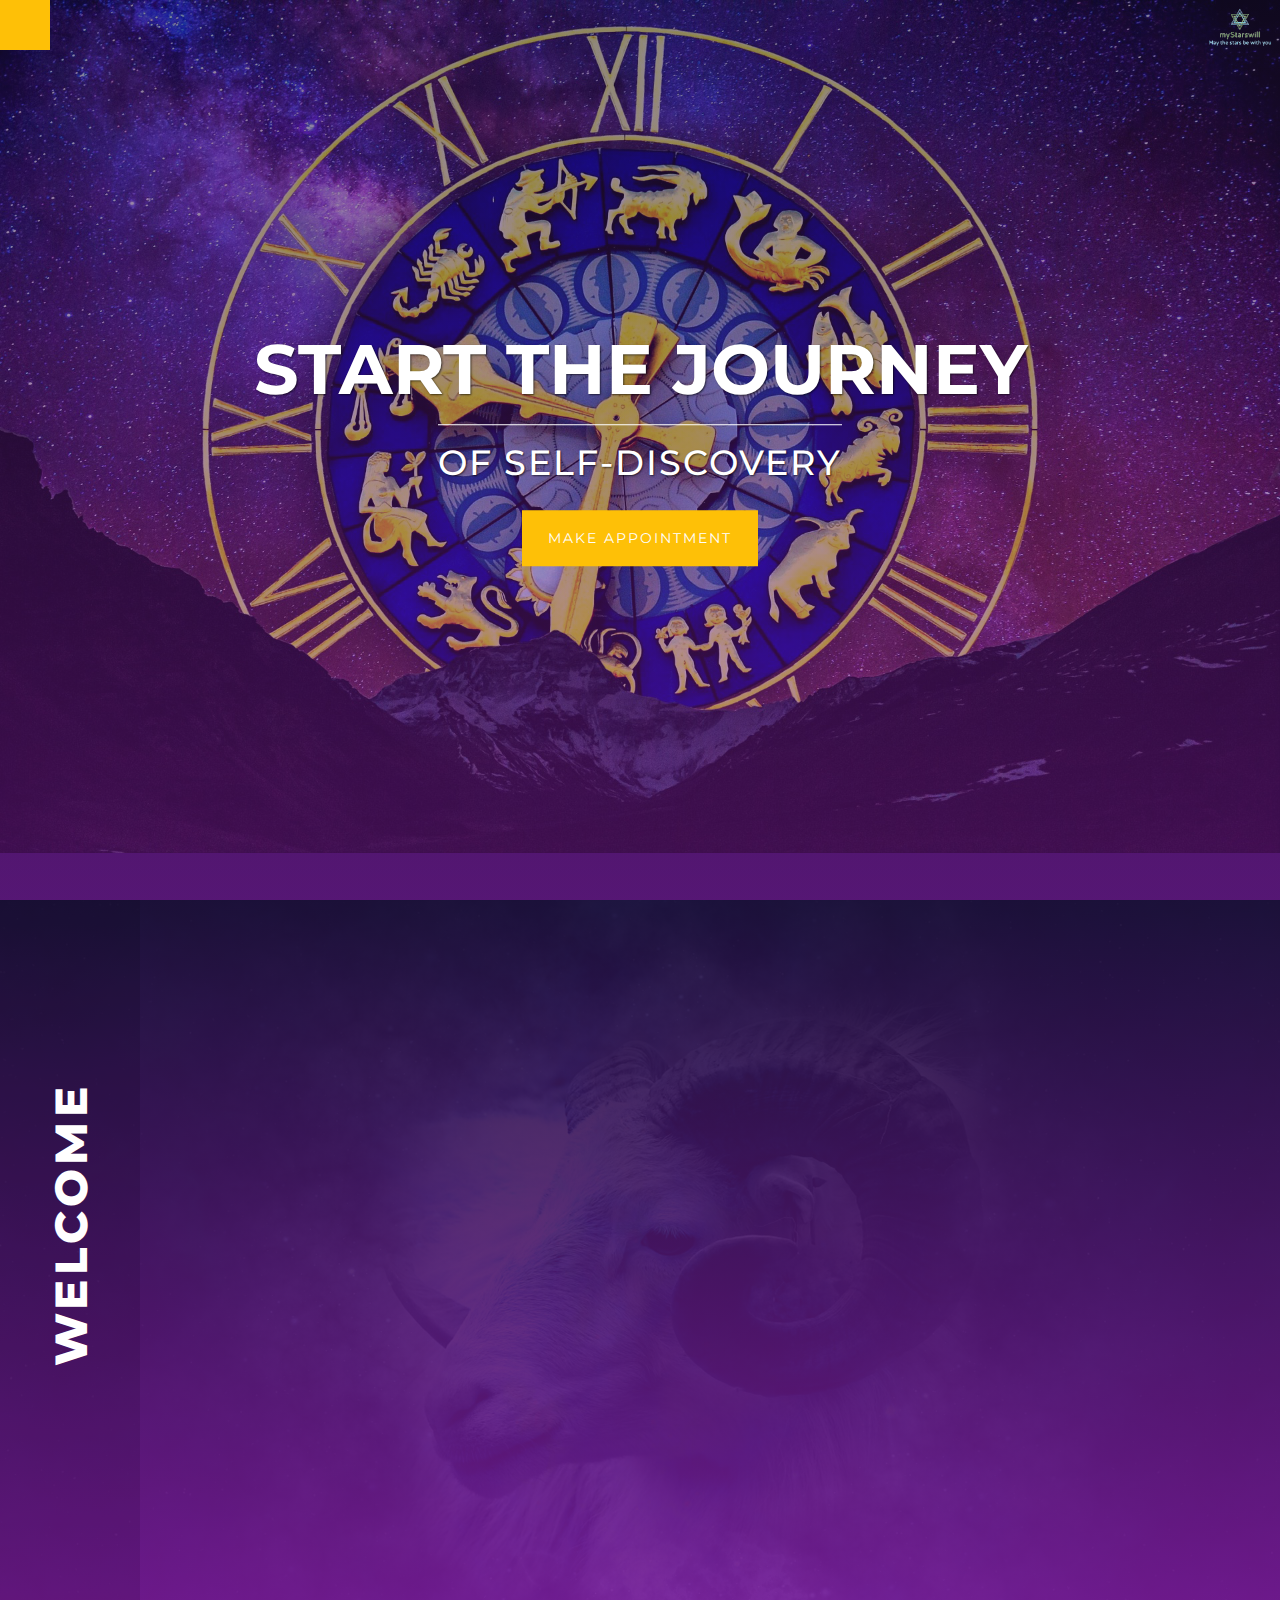
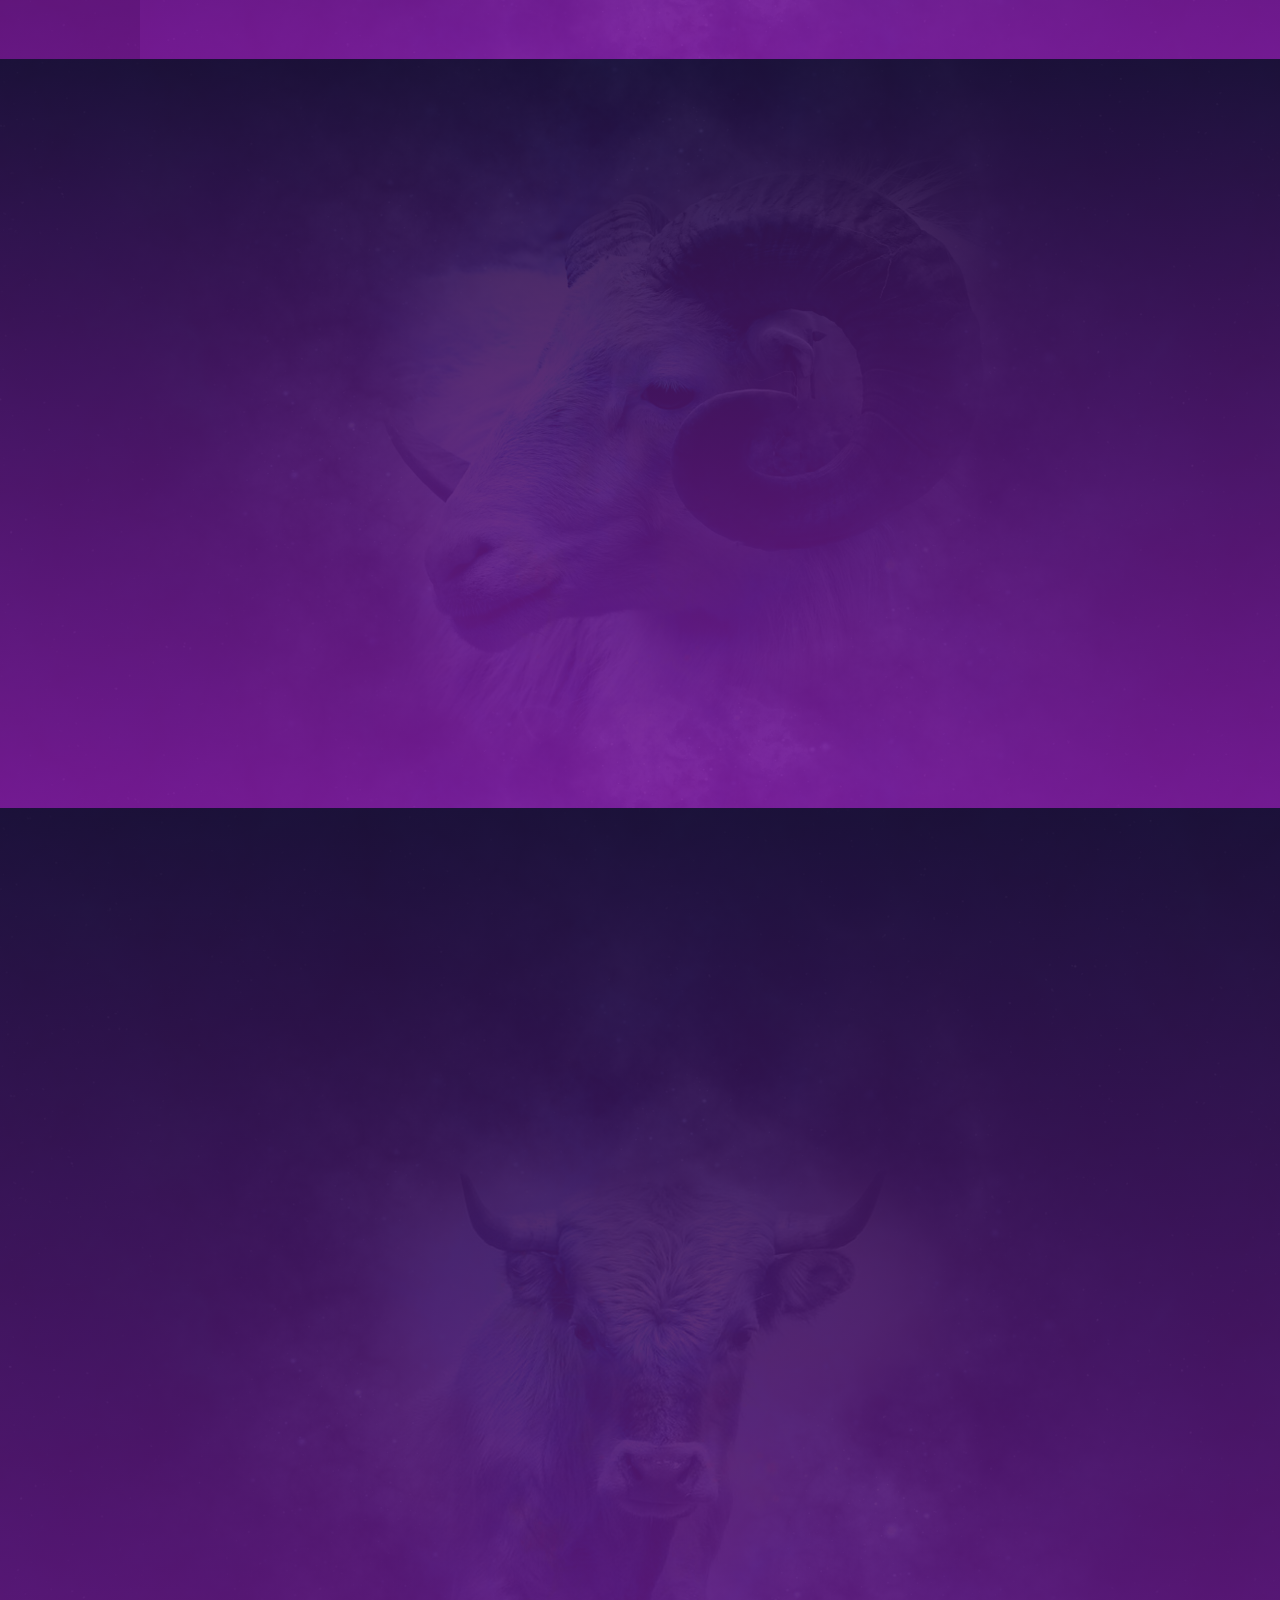
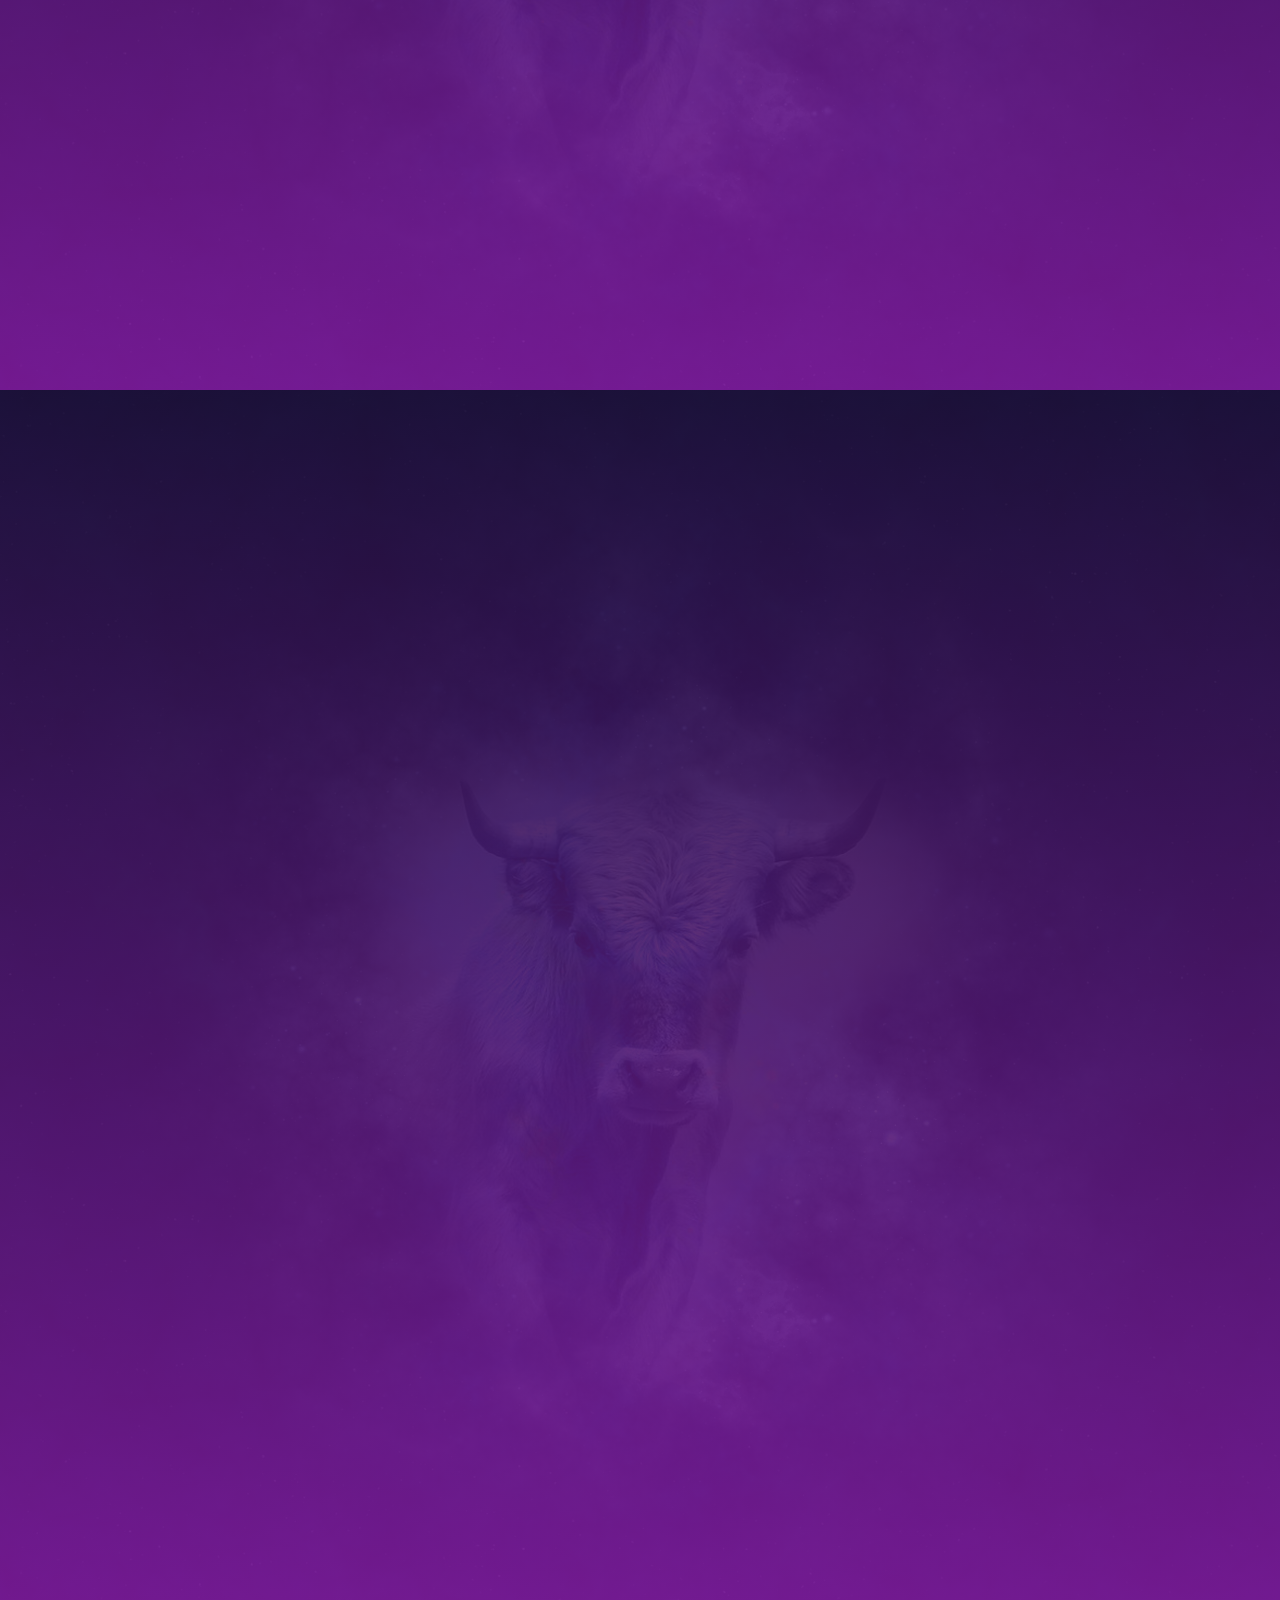
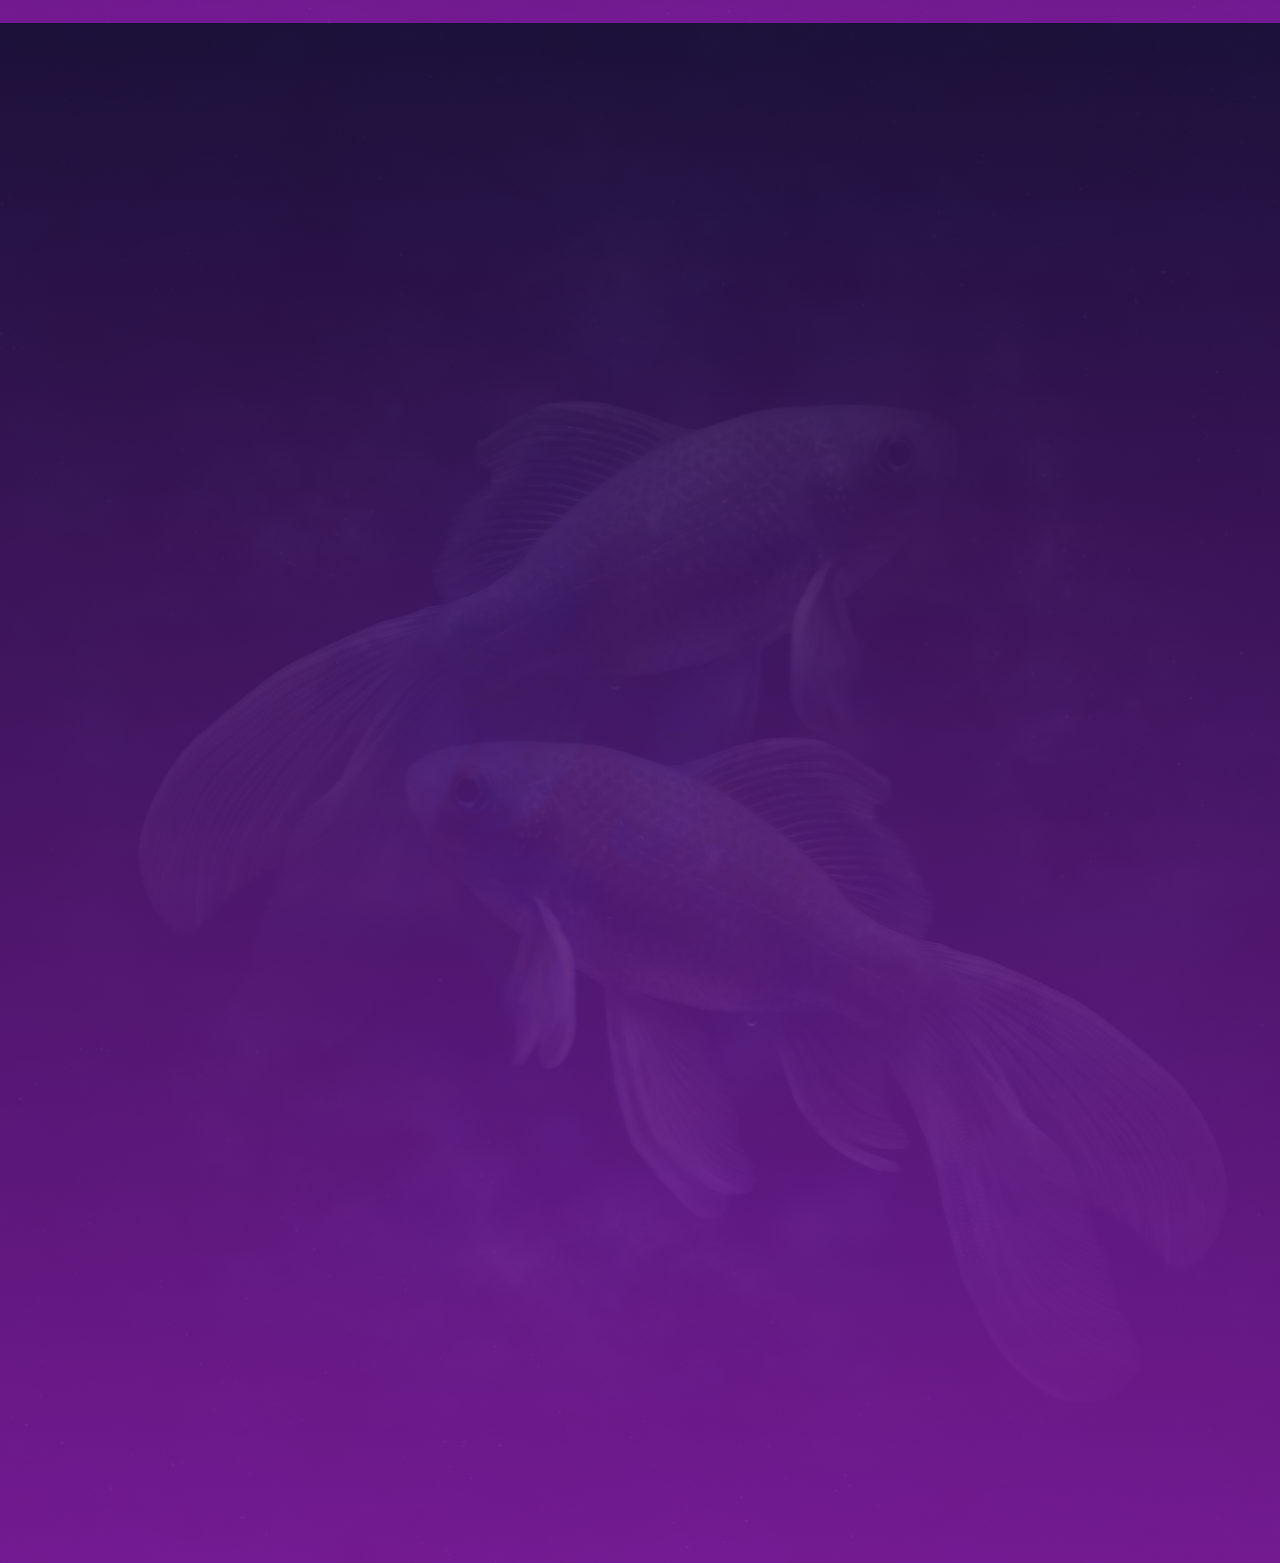
==== commit 957d3fce: "changing starswill to mystarswill" ====
--- a/index.html
+++ b/index.html
@@ -6,27 +6,35 @@
 	<!-- Required meta tags -->
 	<meta charset="utf-8">
 	<meta name="viewport" content="width=device-width, initial-scale=1, shrink-to-fit=no">
-	<link rel="icon" href="images/starswillLogo.png">
+	<link rel="icon" href="images/mystarswillLogo.png">
 
 	<!-- Bootstrap CSS -->
-	<title>Starswill</title>
+	<title>myStarswill</title>
 	<link rel="mask-icon" href="images/safari-pinned-tab.svg" color="#5bbad5">
 	<meta name="msapplication-TileColor" content="#da532c">
 	<meta name="theme-color" content="#ffffff">
 	<!-- description -->
-	<meta name="description" content="Providing astrology consultancy through the internet, phone, and personnel since 1991. I am also
-        providing astrology consultancy through Phone, Website and in person also, I have also published
-        some articles in various magazines and panchanges.">
+	<meta name="description" content="Providing astrology consultancy through the internet, phone, and personnel since 1991. I am also providing astrology consultancy through Phone, Website and in person also, I have also published some articles in various magazines and panchanges.">
 
 	<!-- keywords -->
 	<meta name="keywords"
-		content="astrologer, astrology, astonomy, researcher, astro, liveChat, astroChat, astrology in mathura, mathura, top astrologer in india, india, top astrologer in up, up, uttar pradesh, top astrologer in uttarpradesh, top astrologer in mathura, best astrologer in mathura, best astrologer, best astrologer in uttarpradesh, best astrologer in up, ashish sharma, ashish sharma astrologer, best astrologer ashish sharma, best astrologer sharma, ashish sharma best astrologer, Starswill in mathura, Starswill in uttarpradesh, Starswill in india, astrosupport">
+		content="astrologer, astrology, astonomy, researcher, astro, liveChat, astroChat, astrology in mathura, mathura, top astrologer in india, india, top astrologer in up, up, uttar pradesh, top astrologer in uttarpradesh, top astrologer in mathura, best astrologer in mathura, best astrologer, best astrologer in uttarpradesh, best astrologer in up, ashish sharma, ashish sharma astrologer, best astrologer ashish sharma, best astrologer sharma, ashish sharma best astrologer, myStarswill in mathura, myStarswill in uttarpradesh, myStarswill in india, astrosupport">
 
 	<link href="//fonts.googleapis.com/css?family=Bungee+Inline|Montserrat:200,300,400,500,600,700,800|Roboto+Condensed"
 		rel="stylesheet">
 
 	<link rel="stylesheet" href="https://use.fontawesome.com/releases/v5.5.0/css/all.css"
 		integrity="sha384-B4dIYHKNBt8Bc12p+WXckhzcICo0wtJAoU8YZTY5qE0Id1GSseTk6S+L3BlXeVIU" crossorigin="anonymous">
+
+	<!-- Global site tag (gtag.js) - Google Analytics -->
+	<script async src="https://www.googletagmanager.com/gtag/js?id=G-354Y4WVQG2"></script>
+	<script>
+		window.dataLayer = window.dataLayer || [];
+		function gtag() { dataLayer.push(arguments); }
+		gtag('js', new Date());
+
+		gtag('config', 'G-354Y4WVQG2');
+	</script>
 
 	<link rel="stylesheet" type="text/css" href="fonts/font-awesome-all.css" />
 	<link rel="stylesheet" href="css/bootstrap.min.css">
@@ -86,9 +94,9 @@
 
 			<div class="navbar-header">
 				<a class="navbar-brand scroll" href="#header_banner" title="astro logo">
-					<img class="logo-icon" src="images/starswillLogo.png" alt="astro">
-					<span class="logo-text">Starswill</span>
-					<span class="logo-tagline">Horoscope is the will of Stars.</span>
+					<img class="logo-icon" src="images/mystarswillLogo.png" alt="astro">
+					<!-- <span class="logo-text">myStarswill</span>
+					<span class="logo-tagline">Horoscope is the will of Stars.</span> -->
 				</a>
 			</div><!-- navbar-header -->
 			<div class="nav-wrap">
@@ -104,7 +112,7 @@
 			</div>
 
 			<div class="exalt-sidebar-menu-footer">
-				<div class="copyright-txt">© starswill. All Rights
+				<div class="copyright-txt">©mystarswill. All Rights
 					Reserved</div><!-- footer-copyright -->
 				<!-- <div class="footer-social">
                     <ul class="list-inline">
@@ -125,7 +133,7 @@
 	<div class="content-shrink">
 		<section class="header-banner" id="header_banner">
 			<div>
-				<div class="hbanner-logo"><img src="images/starswillLogo.png" alt="astro"></div>
+				<div class="hbanner-logo"><img src="images/mystarswillLogo.png" alt="astro"></div>
 				<div class="hbanner-txt">
 					<div class="hbanner-txt-big wow fadeInUp">Start The
 						Journey</div>
@@ -454,7 +462,7 @@
                                         no-repeat center center;
                                         background-size:cover;"></div>
 								<h3>Mr. Amit Shrivastav</h3>
-								<p>Really, Starswill has become my regular habit, whenever I do take any step in my
+								<p>Really, myStarswill has become my regular habit, whenever I do take any step in my
 									life, without consulting with Dr. Ashish Ji, I can do anything.</p>
 								<ul class="star-rating">
 									<li><i class="fa fa-star"></i></li>
@@ -471,7 +479,7 @@
                                         no-repeat center center;
                                         background-size:cover;"></div>
 								<h3>Mr. Narendra Soni</h3>
-								<p>I am very much thankful to Starswill because your valuable suggestions have given me
+								<p>I am very much thankful to myStarswill because your valuable suggestions have given me
 									a new life.</p>
 								<ul class="star-rating">
 									<li><i class="fa fa-star"></i></li>
@@ -505,7 +513,7 @@
                                         no-repeat center center;
                                         background-size:cover;"></div>
 								<h3>Mr. Utkarsh Sharma</h3>
-								<p>Astrology is really, 100% true for me from Starswill.</p>
+								<p>Astrology is really, 100% true for me from myStarswill.</p>
 								<br>
 								<br>
 								<ul class="star-rating">
@@ -566,9 +574,9 @@
 						Providing astrology consultancy through the internet, phone, and personnel since 1991. I am also
 						providing astrology consultancy through Phone, Website and in person also, I have also published
 						some articles in various magazines and panchanges. Due to the huge demand of clients, I am also
-						available on the internet through my own web application i.e. Starswill Using my application you
+						available on the internet through my own web application i.e. www.myStarswill.com Using my application you
 						can get daily, weekly, monthly, yearly, and customized personal predictions. You can get the
-						guidance to do a task and much more support...... Thanking You.</p>
+						guidance to do a task and much more support... Thanking You.</p>
 
 					<p class="wow fadeInRight video-text">Important : Feel free to book a slot for Video
 						Conferencing.<br><span class="mr-lt">Consultancy Honoraium : ₹1000/- or 15$ Only.</span></p>
@@ -601,7 +609,7 @@
 								<div class="contact-icon contact-icon2"><i class="fa fa-envelope-o"></i></div>
 								<div class="contact-txt">
 									<h3>Email Address</h3>
-									<p><a href="mailto:starswill.ashish@gmail.com">starswill.ashish@gmail.com</a></p>
+									<p><a href="mailto:mystarswill@gmail.com">mystarswill@gmail.com</a></p>
 								</div>
 							</div>
 						</div>
@@ -620,7 +628,7 @@
 									a message</h2>
 								<div data-wow-delay="0.5s" class="contact-form wow zoomIn">
 
-									<form method="post" action="/">
+									<form method="POST" action="https://formsubmit.co/mystarswill@gmail.com">
 										<div class="f-field"><input type="text" name="name" placeholder="Name" required>
 										</div>
 										<div class="f-field"><input type="email" name="emailId" placeholder="Email-id"
@@ -630,7 +638,10 @@
 												required></div>
 										<div class="f-field"><textarea name="msg" placeholder="Message"></textarea>
 										</div>
-										<div class="sent-btn"><input name="submit" type="submit" value="Submit"></div>
+										<input type="hidden" name="_subject" value="Enquiry Mail from myStarswill">
+										<input type="hidden" name="_next" value="https://raghavrv98.github.io/starswill/thankyou.html">
+										<input type="hidden" name="_captcha" value="false">
+										<div class="sent-btn"><button name="submit" type="submit">Submit</button></div>
 									</form>
 								</div>
 							</div>
--- a/css/custom.css
+++ b/css/custom.css
@@ -993,7 +993,7 @@
 	color: #fff;
 	padding: 15px;
 }
-.contact-form .sent-btn input {
+.contact-form .sent-btn input, .contact-form .sent-btn button {
 	display: block;
 	width: 100%;
 	height: 55px;
@@ -1087,7 +1087,8 @@
 		margin: 0 0 40px;
 	}
 	.logo-icon {
-		width: 105px;
+		width: 210px;
+		height: 105px;
 	}
 
 	.content-shrink {
--- a/css/astrologer.css
+++ b/css/astrologer.css
@@ -4,7 +4,7 @@
 
 .spinner{background-color:#fec007;}
 
-.logo-icon{width:105px;}
+.logo-icon{width:210px; height: 105px;}
 .desktop-menu-btn{background-color:#fec007;}
 .desktop-menu-btn:hover{background-color:#fff; color:#ffa200;}
 .mobile-menu-btn{background-color:#fec007;}
@@ -69,7 +69,7 @@
 
 .contact-icon2{height:60px; border:none; background:#fec007; color:#fff; text-align:center; line-height:60px; border-radius:50%; font-size:24px; transition:0.3s;}
 .gmap.behind-border-box:before{background:#ffc100;}
-.contact-form .sent-btn input{color:#fff; background:#fec007;}
+.contact-form .sent-btn input, .contact-form .sent-btn button {color:#fff; background:#fec007;}
 
 @media only screen and (max-width:991px) {
 .hbanner-txt-small{font-size:22px; line-height:22px;}
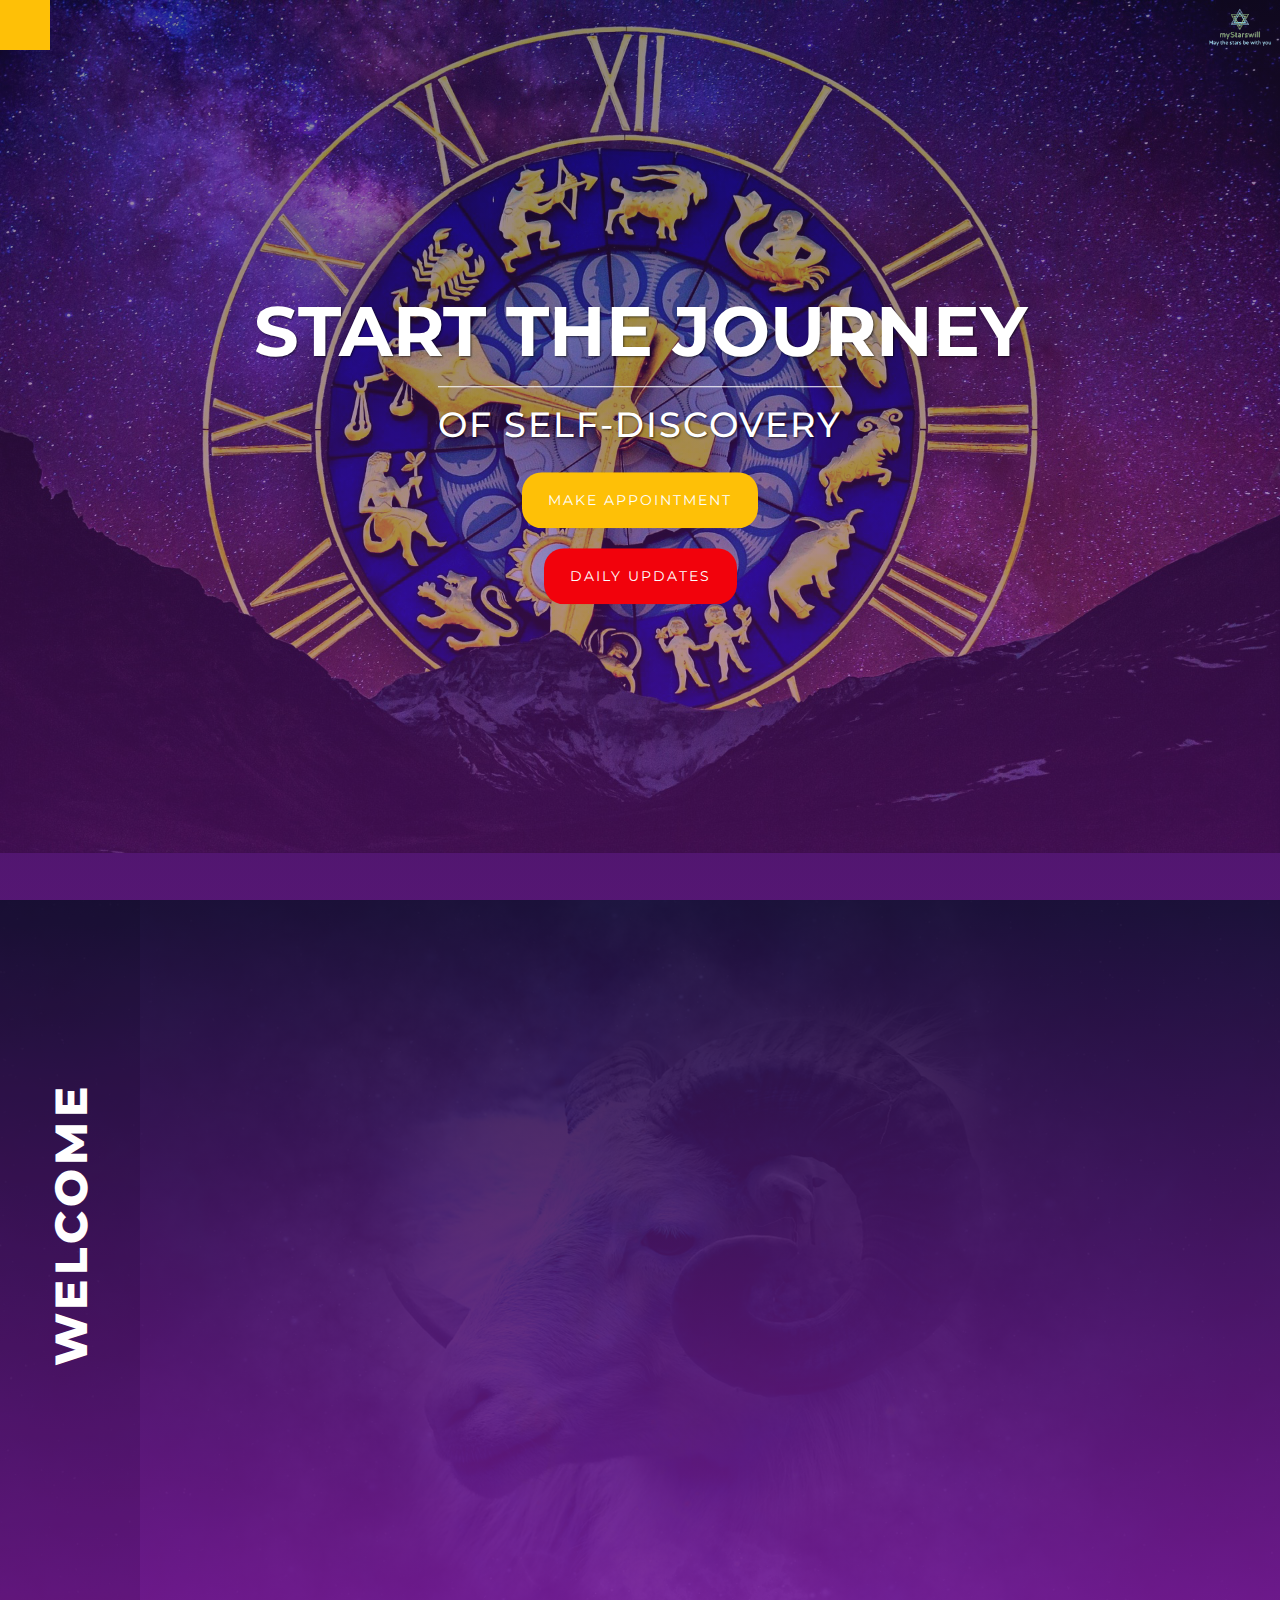
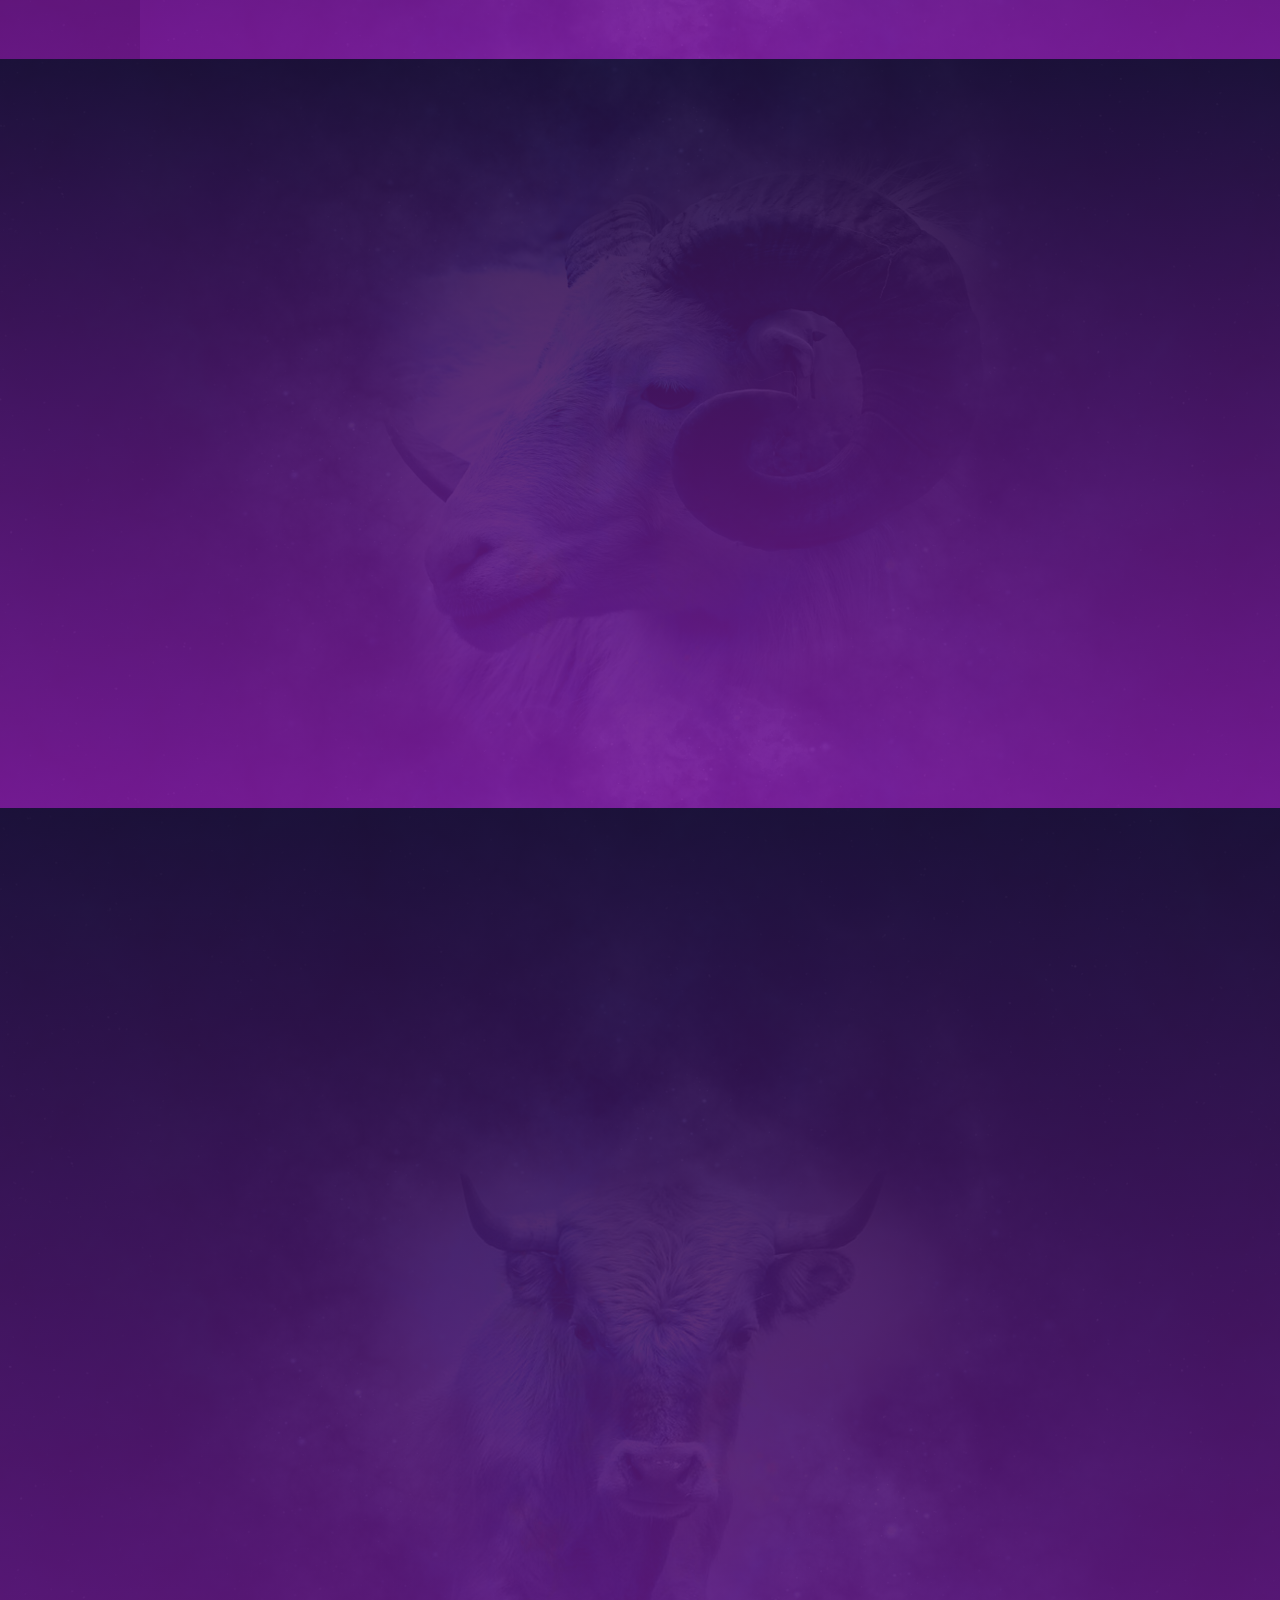
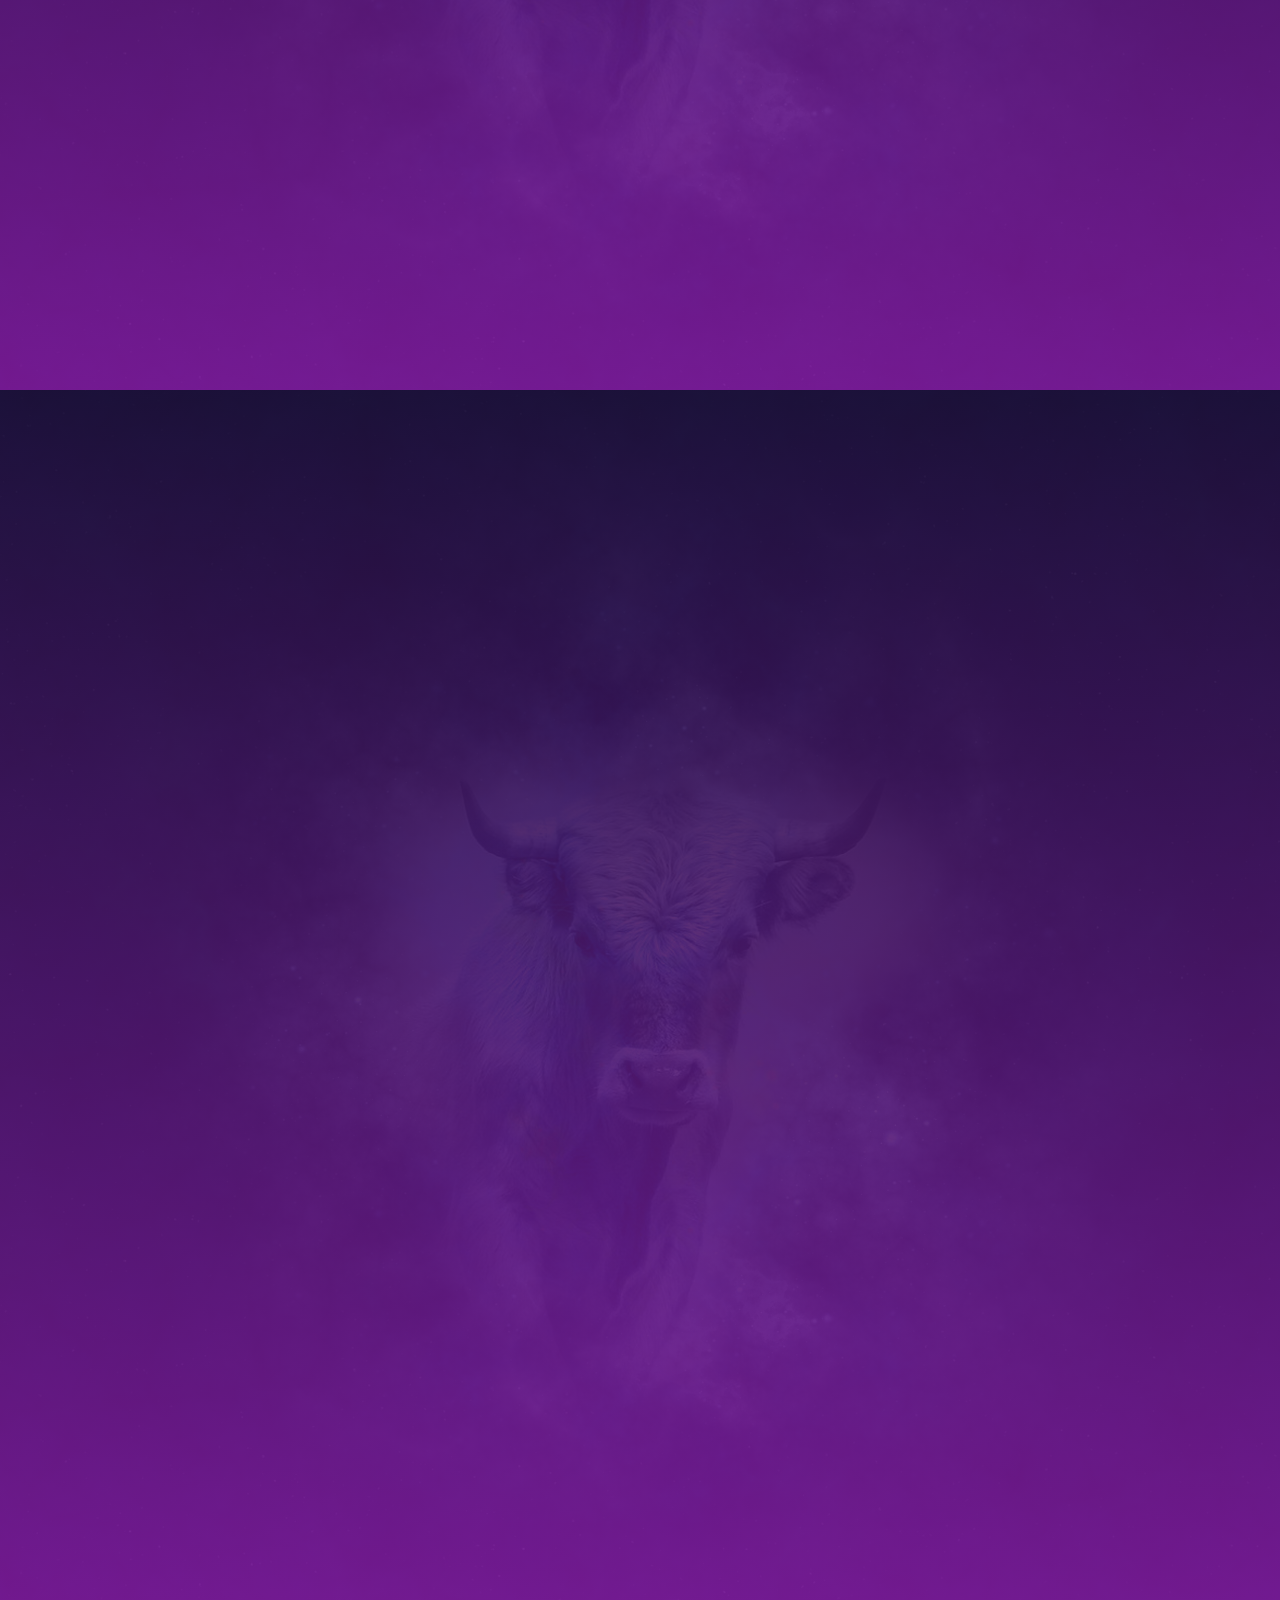
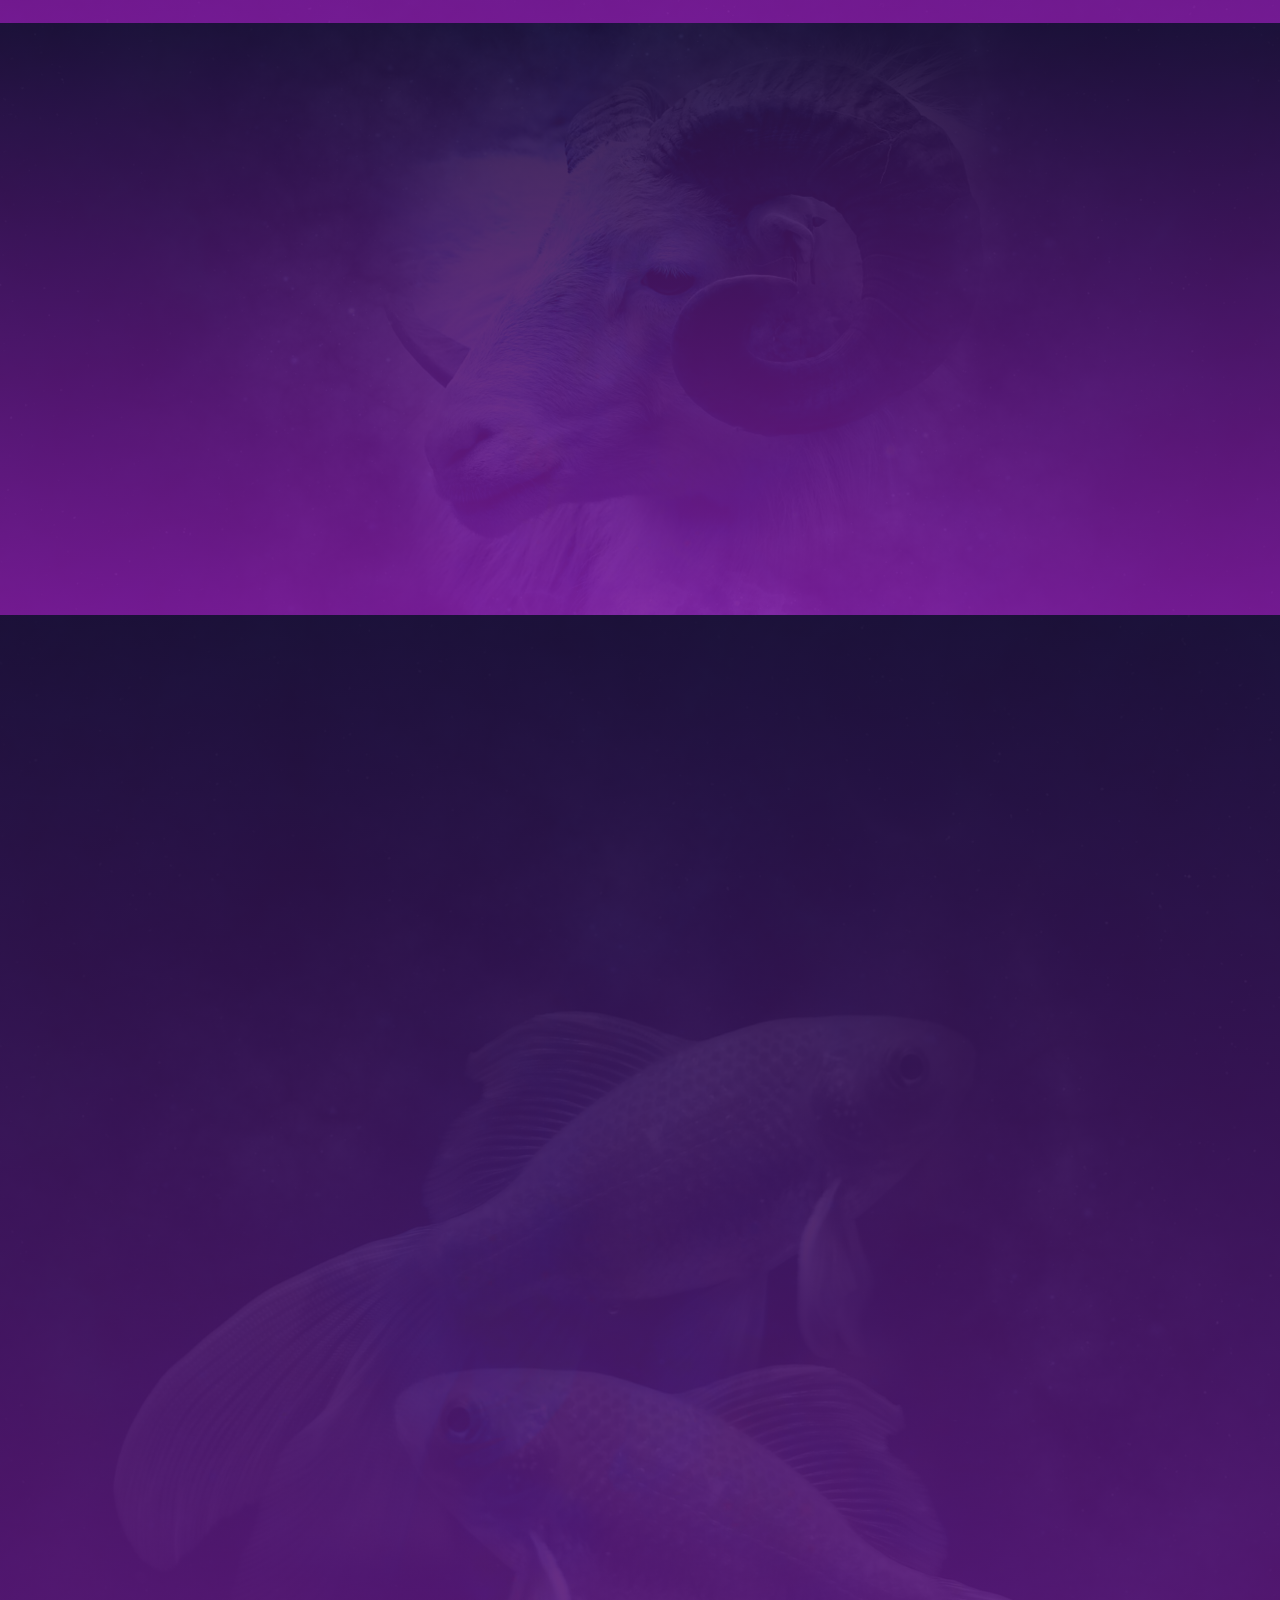
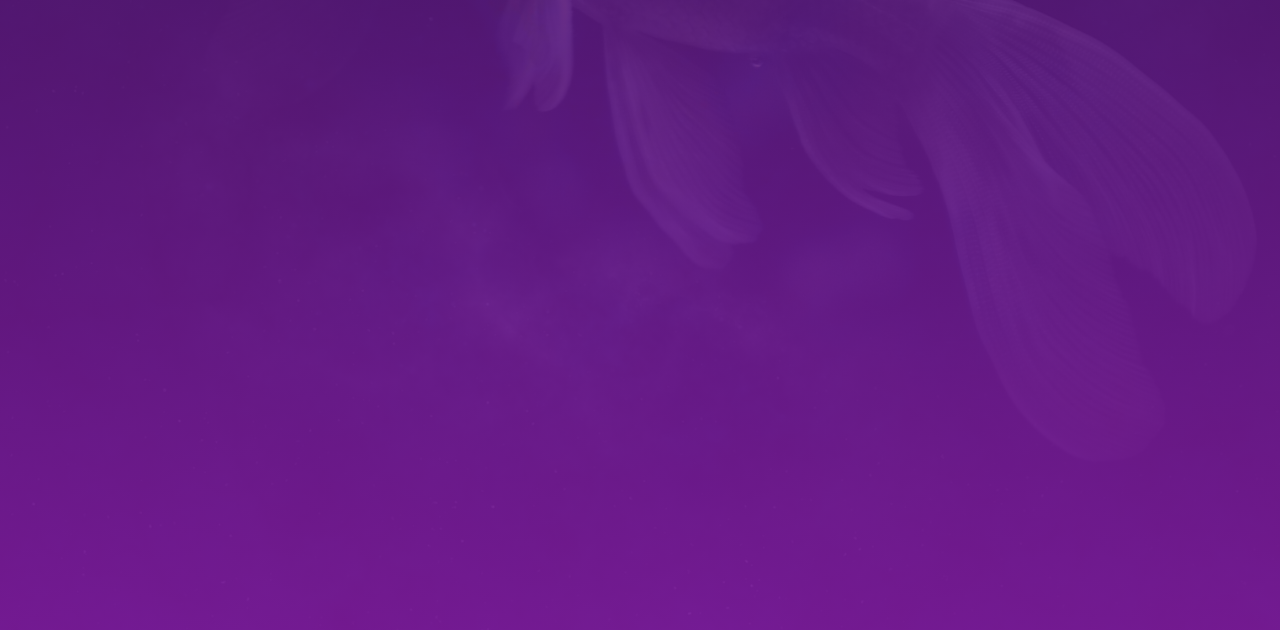
==== commit e48a2d88: "adding google doc for daily updates" ====
--- a/index.html
+++ b/index.html
@@ -9,12 +9,13 @@
 	<link rel="icon" href="images/mystarswillLogo.png">
 
 	<!-- Bootstrap CSS -->
-	<title>myStarswill</title>
+	<title>myStarswill | Best astrology in mathura</title>
 	<link rel="mask-icon" href="images/safari-pinned-tab.svg" color="#5bbad5">
 	<meta name="msapplication-TileColor" content="#da532c">
 	<meta name="theme-color" content="#ffffff">
 	<!-- description -->
-	<meta name="description" content="Providing astrology consultancy through the internet, phone, and personnel since 1991. I am also providing astrology consultancy through Phone, Website and in person also, I have also published some articles in various magazines and panchanges.">
+	<meta name="description"
+		content="Providing astrology consultancy through the internet, phone, and personnel since 1991. I am also providing astrology consultancy through Phone, Website and in person also, I have also published some articles in various magazines and panchanges.">
 
 	<!-- keywords -->
 	<meta name="keywords"
@@ -101,6 +102,7 @@
 			</div><!-- navbar-header -->
 			<div class="nav-wrap">
 				<ul id="menu-primary">
+					<li><a class="btn flat-btn scroll wow fadeInUp daily-update" href="#dailyUpdates">Daily Updates</a></li>
 					<li><a class="scroll" title="Home" href="#header_banner">Home</a></li>
 					<li><a class="scroll" title="Astrologer" href="#welcome">Astrologer</a></li>
 					<li><a class="scroll" title="Achievements" href="#achievements">Achievements</a></li>
@@ -140,6 +142,7 @@
 					<div class="hbanner-txt-small wow fadeInUp">of
 						Self-Discovery</div>
 					<div><a class="btn flat-btn scroll wow fadeInUp" href="#contact">Make Appointment</a></div>
+					<div><a class="btn flat-btn scroll wow fadeInUp daily-update" href="#dailyUpdates">Daily Updates</a></div>
 				</div>
 				<!-- a class="scroll" title="astrologer" href="#welcome" -->
 				<!-- <a title="astrologer" href="#welcome" class="down-btn scroll"><i class="fa
@@ -479,8 +482,8 @@
                                         no-repeat center center;
                                         background-size:cover;"></div>
 								<h3>Mr. Narendra Soni</h3>
-								<p>I am very much thankful to myStarswill because your valuable suggestions have given me
-									a new life.</p>
+								<p>I am very much thankful to myStarswill because your valuable suggestions have given
+									me a new life.</p>
 								<ul class="star-rating">
 									<li><i class="fa fa-star"></i></li>
 									<li><i class="fa fa-star"></i></li>
@@ -549,6 +552,44 @@
 			</div>
 
 		</section>
+
+		<!-- daily-update -->
+
+		<section id="dailyUpdates" class="bg-image" style="background-image:url(images/astrologer-bg-img1.jpg);
+        background-size:cover;">
+
+			<div class="content-boxed content-boxed-daily-updates">
+
+				<div class="split-color wow slideInLeft">
+					<h2 class="section-heading section-heading-daily-updates"><span>Daily Updates</span></h2>
+				</div>
+
+				<div class="container-fluid">
+
+					<div class="row">
+						<div class="col-lg-6">
+							<!-- <h2 class="heading-border wow fadeInDown">Daily Updates</h2> -->
+							<h2 class="wow fadeInRight mt-80">Daily Rashiphal<br><br>
+								<iframe
+									src="https://docs.google.com/document/d/e/2PACX-1vSsWA8vE0brnb7QnA5cEeB3bTLqkZ-Lj5h1e0PVQucCTstKro2kOHTAtsTxjGLFp9wIG0UTIedUf-v5/pub?embedded=true"></iframe>
+						</div>
+						<div class="col-lg-6">
+							<h2 class="wow fadeInRight mt-80">Festival's Muhurat<br><br>
+								<iframe
+									src="https://docs.google.com/document/d/e/2PACX-1vT7tnGmRzWQ1VBOOWPl3e0lm9LOEGf-STFqYra0Ht6vvp8tw_qF8eJa7iJPV8wXsxegQoaTvuPNmQw2/pub?embedded=true"></iframe>
+						</div>
+					</div>
+
+				</div>
+
+				<h2 class="section-heading2 wow zoomIn">Daily Updates</h2>
+
+			</div>
+
+		</section>
+
+		<!-- daily-update ends -->
+
 		<!-- testimonial -->
 		<section id="contact" class="bg-image" style="background-image:url(images/astrologer-bg-img4.jpg);
                 background-size:cover;">
@@ -574,9 +615,9 @@
 						Providing astrology consultancy through the internet, phone, and personnel since 1991. I am also
 						providing astrology consultancy through Phone, Website and in person also, I have also published
 						some articles in various magazines and panchanges. Due to the huge demand of clients, I am also
-						available on the internet through my own web application i.e. www.myStarswill.com Using my application you
-						can get daily, weekly, monthly, yearly, and customized personal predictions. You can get the
-						guidance to do a task and much more support... Thanking You.</p>
+						available on the internet through my own web application i.e. www.myStarswill.com Using my
+						application you can get daily, weekly, monthly, yearly, and customized personal predictions. You
+						can get the guidance to do a task and much more support... Thanking You.</p>
 
 					<p class="wow fadeInRight video-text">Important : Feel free to book a slot for Video
 						Conferencing.<br><span class="mr-lt">Consultancy Honoraium : ₹1000/- or 15$ Only.</span></p>
@@ -618,8 +659,7 @@
 					<div class="row">
 						<div class="col-lg-6">
 							<div class="pr-3 mb-5 wow fadeInUp">
-								<div class="about-img mb-5 wow fadeInLeft"><img class="h-img" src="images/Guruji.jpg"
-										alt=""></div>
+								<div class="about-img mb-5 wow fadeInLeft"><img class="h-img" src="images/Guruji.jpg" alt=""></div>
 							</div>
 						</div>
 						<div class="col-lg-6">
@@ -631,15 +671,13 @@
 									<form method="POST" action="https://formsubmit.co/mystarswill@gmail.com">
 										<div class="f-field"><input type="text" name="name" placeholder="Name" required>
 										</div>
-										<div class="f-field"><input type="email" name="emailId" placeholder="Email-id"
-												required></div>
+										<div class="f-field"><input type="email" name="emailId" placeholder="Email-id" required></div>
 										<div class="f-field"><input type="tel" name="phone" pattern="[1-9]{1}[0-9]{9}"
-												title="Enter 10 digit mobile number" placeholder="Phone Number"
-												required></div>
+												title="Enter 10 digit mobile number" placeholder="Phone Number" required></div>
 										<div class="f-field"><textarea name="msg" placeholder="Message"></textarea>
 										</div>
 										<input type="hidden" name="_subject" value="Enquiry Mail from myStarswill">
-										<input type="hidden" name="_next" value="https://raghavrv98.github.io/starswill/thankyou.html">
+										<input type="hidden" name="_next" value="https://mystarswill.com/thankyou.html">
 										<input type="hidden" name="_captcha" value="false">
 										<div class="sent-btn"><button name="submit" type="submit">Submit</button></div>
 									</form>
@@ -649,8 +687,8 @@
 						<div class="col-lg-12">
 							<div class="gmap"><iframe
 									src="https://www.google.com/maps/embed?pb=!1m18!1m12!1m3!1d3538.787698205365!2d77.6506508150109!3d27.506977282875344!2m3!1f0!2f0!3f0!3m2!1i1024!2i768!4f13.1!3m3!1m2!1s0x3973731753e1236b%3A0x68825bd446c0a72f!2sebay%20pizza!5e0!3m2!1sen!2sin!4v1596285323562!5m2!1sen!2sin"
-									width="600" height="225" frameborder="0" style="border:0;" allowfullscreen=""
-									aria-hidden="false" tabindex="0"></iframe></div>
+									width="600" height="225" frameborder="0" style="border:0;" allowfullscreen="" aria-hidden="false"
+									tabindex="0"></iframe></div>
 						</div>
 					</div>
 
--- a/css/custom.css
+++ b/css/custom.css
@@ -20,68 +20,79 @@
 -------------------------------------------------------------------*/
 /** ========= GLOBAL STYLES ========= **/
 body {
-	font-size: 14px;
-	color: #fff;
-	font-family: 'Montserrat', sans-serif;
+  font-size: 14px;
+  color: #fff;
+  font-family: "Montserrat", sans-serif;
+}
+
+.daily-update {
+  margin-top: 20px !important;
+  background-color: #f2020c !important;
+  border-radius: 20px !important;
+}
+
+.daily-update:hover {
+  background-color: white !important;
+  color: red !important;
 }
 
 * {
-	margin: 0;
-	padding: 0;
-	box-sizing: border-box;
-	-webkit-box-sizing: border-box;
-	outline: none;
+  margin: 0;
+  padding: 0;
+  box-sizing: border-box;
+  -webkit-box-sizing: border-box;
+  outline: none;
 }
 img {
-	max-width: 100%;
+  max-width: 100%;
 }
 input,
 textarea {
-	font-family: 'Montserrat', sans-serif;
+  font-family: "Montserrat", sans-serif;
 }
 
 .clr {
-	clear: both;
+  clear: both;
 }
 .clearfix:after {
-	display: block;
-	content: '';
-	width: 100%;
-	clear: both;
+  display: block;
+  content: "";
+  width: 100%;
+  clear: both;
 }
 
 ::-webkit-input-placeholder {
-	color: #fff;
+  color: #fff;
 }
 ::-moz-placeholder {
-	color: #fff;
+  color: #fff;
 }
 :-ms-input-placeholder {
-	color: #fff;
+  color: #fff;
 }
 :-moz-placeholder {
-	color: #fff;
+  color: #fff;
 }
 
 input:disabled,
 textarea:disabled,
 select:disabled,
 button:disabled {
-	background: rgba(255, 255, 255, 0.2) !important;
+  background: rgba(255, 255, 255, 0.2) !important;
 }
 
 /** ========= TYPOGRAPHY ========= **/
 a {
-	color: #ffcf51;
+  color: #ffcf51;
 }
 a:hover {
-	color: #ff9c00;
-	text-decoration: none;
+  color: #ff9c00;
+  text-decoration: none;
 }
 p {
-	line-height: 24px;
-	margin-bottom: 30px;
-	letter-spacing: 1.2px;
+  line-height: 24px;
+  margin-bottom: 30px;
+  letter-spacing: 1.2px;
 }
 .h1,
 .h2,
@@ -95,1342 +106,1367 @@
 h4,
 h5,
 h6 {
-	font-family: 'Montserrat', sans-serif;
-	font-weight: 800;
-	text-transform: uppercase;
-	letter-spacing: 2.5px;
-	margin: 0 0 20px;
+  font-family: "Montserrat", sans-serif;
+  font-weight: 800;
+  text-transform: uppercase;
+  letter-spacing: 2.5px;
+  margin: 0 0 20px;
 }
 .h2,
 h2 {
-	font-size: 30px;
+  font-size: 30px;
 }
 .h3,
 h3 {
-	font-size: 20px;
-	text-transform: none;
+  font-size: 20px;
+  text-transform: none;
 }
 
 /* section left heading */
 .section-number {
-	font-size: 55px;
-	line-height: 55px;
-	margin-bottom: 35px;
-	font-weight: 800;
+  font-size: 55px;
+  line-height: 55px;
+  margin-bottom: 35px;
+  font-weight: 800;
 }
 .section-heading {
-	font-size: 55px;
-	line-height: 55px;
-	position: absolute;
-	white-space: nowrap;
-	width: 0;
-	top: 180px;
-	left: 0;
-	right: 0;
-	margin: 0 auto;
-	font-weight: 800;
-	text-transform: uppercase;
-	letter-spacing: 0.1em;
-	-webkit-transform: rotate(-90deg);
-	-ms-transform: rotate(-90deg);
-	-o-transform: rotate(-90deg);
-	transform: rotate(-90deg);
-}
+  font-size: 55px;
+  line-height: 55px;
+  position: absolute;
+  white-space: nowrap;
+  width: 0;
+  top: 180px;
+  left: 0;
+  right: 0;
+  margin: 0 auto;
+  font-weight: 800;
+  text-transform: uppercase;
+  letter-spacing: 0.1em;
+  -webkit-transform: rotate(-90deg);
+  -ms-transform: rotate(-90deg);
+  -o-transform: rotate(-90deg);
+  transform: rotate(-90deg);
+}
+
+.section-heading-daily-updates{
+  top: 100px !important;
+}
+
 .section-heading span {
-	display: block;
-	float: right;
+  display: block;
+  float: right;
 }
 
 /* section bottom heading */
 .section-heading2 {
-	font-size: 110px;
-	line-height: normal;
-	position: absolute;
-	bottom: 0;
-	right: 75px;
-	text-align: right;
-	opacity: 0.25;
-	margin: 0;
+  font-size: 110px;
+  line-height: normal;
+  position: absolute;
+  bottom: 0;
+  right: 75px;
+  text-align: right;
+  opacity: 0.25;
+  margin: 0;
 }
 
 /** ========= COLORS ========= **/
 /* section color */
 .bg-blue {
-	background-color: #516abc;
+  background-color: #516abc;
 }
 .bg-yellow {
-	background-color: #ff9900;
+  background-color: #ff9900;
 }
 .bg-green {
-	background-color: #39ca76;
+  background-color: #39ca76;
 }
 .bg-red {
-	background-color: #fd225f;
+  background-color: #fd225f;
 }
 .bg-dark-blue {
-	background-color: #100d43;
+  background-color: #100d43;
 }
 .bg-sky-blue {
-	background-color: #17a2d4;
+  background-color: #17a2d4;
 }
 .bg-light-orange {
-	background-color: #f39e61;
+  background-color: #f39e61;
 }
 .bg-jungle {
-	background-color: #29ab87;
+  background-color: #29ab87;
 }
 .bg-turkis {
-	background-color: #4f97a3;
+  background-color: #4f97a3;
 }
 .bg-ecru {
-	background-color: #cdb17f;
+  background-color: #cdb17f;
 }
 .bg-salmon {
-	background-color: #ff7777;
+  background-color: #ff7777;
 }
 .bg-gray {
-	background-color: #828282;
+  background-color: #828282;
 }
 .bg-teal {
-	background-color: #15a2b3;
+  background-color: #15a2b3;
 }
 .bg-light-teal {
-	background-color: #00bcbd;
+  background-color: #00bcbd;
 }
 .bg-midnight-blue {
-	background-color: #304150;
+  background-color: #304150;
 }
 .bg-gold {
-	background-color: #aa9166;
+  background-color: #aa9166;
 }
 .bg-light-blue {
-	background-color: #38496b;
+  background-color: #38496b;
 }
 .bg-dark-grayish {
-	background-color: #47414f;
+  background-color: #47414f;
 }
 /* body, loader, left menu color */
 body,
 .loader,
 .exalt-sidebar-menu {
-	background: #100d43;
+  background: #100d43;
 }
 .spinner {
-	background: #ff9900;
+  background: #ff9900;
 }
 /* menu and footer text color */
 ul#menu-primary li a,
 .footer-social ul li a,
 .copyright-txt {
-	color: #a6a3d7;
+  color: #a6a3d7;
 }
 ul#menu-primary li:hover a,
 ul#menu-primary li.active a,
 .footer-social ul li:hover a {
-	color: #ff9900;
+  color: #ff9900;
 }
 ul#menu-primary li:hover:before,
 ul#menu-primary li.active:before {
-	background: #ff9900;
+  background: #ff9900;
 }
 
 /* section left heading bg color */
 .split-color {
-	background: rgba(0, 0, 0, 0.1);
+  background: rgba(0, 0, 0, 0.1);
 }
 
 /** ========= LEFT MENUBAR ========= **/
 .exalt-sidebar-menu {
-	position: fixed;
-	top: 0;
-	left: 0;
-	width: 380px;
-	height: 100%;
-	padding: 25px 25px 0;
-	z-index: 99999;
-	transition: all 0.3s;
+  position: fixed;
+  top: 0;
+  left: 0;
+  width: 380px;
+  height: 100%;
+  padding: 25px 25px 0;
+  z-index: 99999;
+  transition: all 0.3s;
 }
 .header-inner {
-	height: 100%;
-	position: relative;
-	box-sizing: border-box;
+  height: 100%;
+  position: relative;
+  box-sizing: border-box;
 }
 
 .exalt-one-page-nav {
-	padding: 0;
+  padding: 0;
 }
 
 /* menu open close buttons */
 .mobile-menu-btn {
-	font-size: 24px;
-	color: #fff;
-	position: absolute;
-	top: 0px;
-	right: -50px;
-	width: 50px;
-	height: 50px;
-	background-color: #fd225f;
-	line-height: 50px;
-	text-align: center;
-	cursor: pointer;
-	transition: all 0.3s;
-	z-index: 100000;
+  font-size: 24px;
+  color: #fff;
+  position: absolute;
+  top: 0px;
+  right: -50px;
+  width: 50px;
+  height: 50px;
+  background-color: #fd225f;
+  line-height: 50px;
+  text-align: center;
+  cursor: pointer;
+  transition: all 0.3s;
+  z-index: 100000;
 }
 .desktop-menu-btn {
-	font-size: 24px;
-	color: #fff;
-	position: absolute;
-	top: 0px;
-	right: 0px;
-	width: 50px;
-	height: 50px;
-	background-color: #fd225f;
-	line-height: 50px;
-	text-align: center;
-	cursor: pointer;
-	transition: all 0.3s;
-	z-index: 100000;
+  font-size: 24px;
+  color: #fff;
+  position: absolute;
+  top: 0px;
+  right: 0px;
+  width: 50px;
+  height: 50px;
+  background-color: #fd225f;
+  line-height: 50px;
+  text-align: center;
+  cursor: pointer;
+  transition: all 0.3s;
+  z-index: 100000;
 }
 .desktop-menu-btn:hover {
-	background-color: #ff9900;
+  background-color: #ff9900;
 }
 .dmenu-close .desktop-menu-btn {
-	right: -50px;
-	-webkit-border-radius: 0;
-	border-radius: 0;
+  right: -50px;
+  -webkit-border-radius: 0;
+  border-radius: 0;
 }
 
 .desktop-menu-btn:after,
 .exalt-sidebar-menu.active .mobile-menu-btn:after {
-	content: '\f00c';
-	font-family: 'Font Awesome 5 Free';
-	font-weight: 900;
+  content: "\f00c";
+  font-family: "Font Awesome 5 Free";
+  font-weight: 900;
 }
 .dmenu-close .desktop-menu-btn:after,
 .mobile-menu-btn:after {
-	content: "\f0c9";
-	font-family: 'Font Awesome 5 Free';
-	font-weight: 900;
+  content: "\f0c9";
+  font-family: "Font Awesome 5 Free";
+  font-weight: 900;
 }
 .mobile-menu-btn {
-	display: none;
+  display: none;
 }
 
 .dmenu-close .exalt-sidebar-menu {
-	left: -380px;
+  left: -380px;
 }
 .dmenu-close .content-shrink {
-	padding-left: 0;
+  padding-left: 0;
 }
 
 /* logo */
 .navbar-header {
-	width: 100%;
+  width: 100%;
 }
 .navbar-brand {
-	text-align: center;
-	color: #fff !important;
-	display: block;
-	margin: 0 0 60px;
-	padding: 0;
-	white-space: normal;
+  text-align: center;
+  color: #fff !important;
+  display: block;
+  margin: 0 0 60px;
+  padding: 0;
+  white-space: normal;
 }
 .logo-icon {
-	width: 178px;
-	margin-bottom: 8px;
+  width: 178px;
+  margin-bottom: 8px;
 }
 .logo-text {
-	font-family: 'Bungee Inline', cursive;
-	display: block;
-	font-size: 36px;
-	line-height: 36px;
-	letter-spacing: 6px;
-	margin-bottom: 15px;
-	margin-top: -15px;
+  font-family: "Bungee Inline", cursive;
+  display: block;
+  font-size: 36px;
+  line-height: 36px;
+  letter-spacing: 6px;
+  margin-bottom: 15px;
+  margin-top: -15px;
 }
 .logo-tagline {
-	font-family: 'Roboto Condensed', sans-serif;
-	display: block;
-	font-size: 12px;
-	letter-spacing: 1px;
-	line-height: 12px;
-	text-transform: uppercase;
-	margin-bottom: 0;
+  font-family: "Roboto Condensed", sans-serif;
+  display: block;
+  font-size: 12px;
+  letter-spacing: 1px;
+  line-height: 12px;
+  text-transform: uppercase;
+  margin-bottom: 0;
 }
 
 /* menus */
 .nav-wrap {
 }
 ul#menu-primary {
-	border-left: #a6a3d7 1px solid;
-	padding-left: 24px;
-	padding-top: 7px;
-	padding-bottom: 7px;
-	margin-left: 7px;
-	margin-bottom: 50px;
+  border-left: #a6a3d7 1px solid;
+  padding-left: 24px;
+  padding-top: 7px;
+  padding-bottom: 7px;
+  margin-left: 7px;
+  margin-bottom: 50px;
 }
 ul#menu-primary li {
-	display: block;
-	margin-bottom: 30px;
-	position: relative;
+  display: block;
+  margin-bottom: 30px;
+  position: relative;
 }
 ul#menu-primary li:before {
-	position: absolute;
-	content: '';
-	left: -30px;
-	top: 6px;
-	width: 10px;
-	height: 10px;
-	border-radius: 50%;
-	-webkit-border-radius: 50%;
-	background: #a6a3d7;
-	transition: 0.3s;
+  position: absolute;
+  content: "";
+  left: -30px;
+  top: 6px;
+  width: 10px;
+  height: 10px;
+  border-radius: 50%;
+  -webkit-border-radius: 50%;
+  background: #a6a3d7;
+  transition: 0.3s;
 }
 ul#menu-primary li:last-child {
-	margin-bottom: 0;
+  margin-bottom: 0;
 }
 ul#menu-primary li a {
-	font-size: 12px;
-	line-height: 12px;
-	text-transform: uppercase;
-	letter-spacing: 1px;
-	transition: 0.3s;
+  font-size: 12px;
+  line-height: 12px;
+  text-transform: uppercase;
+  letter-spacing: 1px;
+  transition: 0.3s;
 }
 
 /* footer */
 .exalt-sidebar-menu-footer {
-	position: absolute;
-	bottom: 10px;
+  position: absolute;
+  bottom: 10px;
 }
 .footer-social ul li {
-	display: inline-block;
-	vertical-align: top;
-	padding: 0 5px;
+  display: inline-block;
+  vertical-align: top;
+  padding: 0 5px;
 }
 .footer-social ul li a {
-	font-size: 15px;
+  font-size: 15px;
 }
 .copyright-txt {
-	margin-bottom: 20px;
-	line-height: 14px;
-	letter-spacing: normal;
+  margin-bottom: 20px;
+  line-height: 14px;
+  letter-spacing: normal;
 }
 
 /** ========= MAIN CONTENT ========= **/
 .container-fluid {
-	padding-left: 80px;
-	padding-right: 80px;
+  padding-left: 80px;
+  padding-right: 80px;
 }
 .content-shrink {
-	padding-left: 380px;
-	width: 100%;
-	transition: all 0.3s;
-	overflow-x: hidden;
-	overflow-y: hidden;
+  padding-left: 380px;
+  width: 100%;
+  transition: all 0.3s;
+  overflow-x: hidden;
+  overflow-y: hidden;
 }
 .content-boxed {
-	padding-top: 118px;
-	padding-bottom: 170px;
-	padding-left: 188px;
-	position: relative;
+  padding-top: 118px;
+  padding-bottom: 170px;
+  padding-left: 188px;
+  position: relative;
 }
 
 /* section left heading */
 .content-boxed .split-color {
-	position: absolute;
-	top: 0;
-	left: 0;
-	z-index: 0;
-	width: 188px;
-	height: 100%;
-	padding: 115px 0 0;
-	text-align: center;
-	overflow: hidden;
+  position: absolute;
+  top: 0;
+  left: 0;
+  z-index: 0;
+  width: 188px;
+  height: 100%;
+  padding: 115px 0 0;
+  text-align: center;
+  overflow: hidden;
 }
 
 /* heading bottom border line */
 .heading-border {
-	padding-bottom: 25px;
-	position: relative;
+  padding-bottom: 25px;
+  position: relative;
 }
 .heading-border:after {
-	position: absolute;
-	content: '';
-	left: 0;
-	bottom: 0;
-	width: 63px;
-	height: 3px;
-	background: #fff;
+  position: absolute;
+  content: "";
+  left: 0;
+  bottom: 0;
+  width: 63px;
+  height: 3px;
+  background: #fff;
 }
 .heading-border2 {
-	padding-bottom: 15px;
-	position: relative;
+  padding-bottom: 15px;
+  position: relative;
 }
 .heading-border2:after {
-	position: absolute;
-	content: '';
-	left: 0;
-	bottom: 0;
-	width: 47px;
-	height: 1px;
-	background: #fff;
+  position: absolute;
+  content: "";
+  left: 0;
+  bottom: 0;
+  width: 47px;
+  height: 1px;
+  background: #fff;
 }
 
 .heading-border.text-center,
 .heading-border2.text-center {
-	text-align: center;
+  text-align: center;
 }
 .heading-border.text-center:after,
 .heading-border2.text-center:after,
 .text-center .heading-border:after,
 .text-center .heading-border2:after {
-	right: 0;
-	margin: 0 auto;
+  right: 0;
+  margin: 0 auto;
 }
 .heading-border.text-right:after,
 .heading-border2.text-right:after,
 .text-right .heading-border:after,
 .text-right .heading-border2:after {
-	right: 0;
-	left: auto;
+  right: 0;
+  left: auto;
 }
 /** ========= TOP BANNER AND SLIDER ========= **/
 /* Home Top banner */
 .header-banner {
-	position: relative;
+  position: relative;
 }
 .hbanner-img {
-	width: 100%;
-	height: 100vh;
-	background-position: center center;
-	background-repeat: no-repeat;
-	position: relative;
-	overflow: hidden;
+  width: 100%;
+  height: 100vh;
+  background-position: center center;
+  background-repeat: no-repeat;
+  position: relative;
+  overflow: hidden;
 }
 .hbanner-img:before {
-	position: absolute;
-	content: '';
-	top: 0;
-	left: 0;
-	width: 100%;
-	height: 100%;
-	background: rgba(16, 13, 67, 0.65);
+  position: absolute;
+  content: "";
+  top: 0;
+  left: 0;
+  width: 100%;
+  height: 100%;
+  background: rgba(16, 13, 67, 0.65);
 }
 
 /* Home Top slider */
 .slider-img {
-	width: 100%;
-	height: 100vh;
-	background-position: center center;
-	background-repeat: no-repeat;
-	position: relative;
-	overflow: hidden;
+  width: 100%;
+  height: 100vh;
+  background-position: center center;
+  background-repeat: no-repeat;
+  position: relative;
+  overflow: hidden;
 }
 .slider-img:before {
-	position: absolute;
-	content: '';
-	top: 0;
-	left: 0;
-	width: 100%;
-	height: 100%;
-	background: rgba(16, 13, 67, 0.65);
-	z-index: 2;
+  position: absolute;
+  content: "";
+  top: 0;
+  left: 0;
+  width: 100%;
+  height: 100%;
+  background: rgba(16, 13, 67, 0.65);
+  z-index: 2;
 }
 .zs-enabled .zs-slideshow .zs-bullets {
-	display: none;
+  display: none;
 }
 
 /* Home Top banner slider text and button */
 .rotate {
-	-webkit-transform: rotate(-90deg);
-	-moz-transform: rotate(-90deg);
-	-ms-transform: rotate(-90deg);
-	-o-transform: rotate(-90deg);
+  -webkit-transform: rotate(-90deg);
+  -moz-transform: rotate(-90deg);
+  -ms-transform: rotate(-90deg);
+  -o-transform: rotate(-90deg);
 }
 
 .hbanner-txt {
-	position: absolute;
-	top: 50%;
-	transform: translate(0, -50%);
-	left: 0;
-	right: 0;
-	margin: 0 auto;
-	z-index: 99;
-	text-align: center;
+  position: absolute;
+  top: 50%;
+  transform: translate(0, -50%);
+  left: 0;
+  right: 0;
+  margin: 0 auto;
+  z-index: 99;
+  text-align: center;
 }
 .hbanner-txt h1 {
-	font-size: 62px;
-	line-height: 62px;
-	margin-bottom: 20px;
+  font-size: 62px;
+  line-height: 62px;
+  margin-bottom: 20px;
 }
 .hbanner-txt p {
-	font-size: 24px;
-	line-height: 24px;
-	font-weight: 200;
-	margin-bottom: 30px;
+  font-size: 24px;
+  line-height: 24px;
+  font-weight: 200;
+  margin-bottom: 30px;
 }
 .red-bg-txt,
 .jungle-bg-txt {
-	font-size: 45px;
-	line-height: 45px;
-	font-weight: 200;
-	margin-bottom: 20px;
-	letter-spacing: 3px;
+  font-size: 45px;
+  line-height: 45px;
+  font-weight: 200;
+  margin-bottom: 20px;
+  letter-spacing: 3px;
 }
 
 /* banner buttons */
 .btn {
-	vertical-align: top;
+  vertical-align: top;
 }
 .flat-btn {
-	background-color: #ff9900;
-	color: #fff;
-	font-size: 18px;
-	line-height: 18px;
-	text-transform: uppercase;
-	letter-spacing: 2px;
-	padding: 13px 15px;
-	border-radius: 0;
-	transition: 0.3s;
+  background-color: #ff9900;
+  color: #fff;
+  font-size: 18px;
+  line-height: 18px;
+  text-transform: uppercase;
+  letter-spacing: 2px;
+  padding: 13px 15px;
+  border-radius: 0;
+  transition: 0.3s;
+  border-radius: 20px;
 }
 .flat-btn:hover {
-	background-color: #39ca76;
-	color: #fff;
+  background-color: #39ca76;
+  color: #fff;
 }
 
 .hbanner-logo {
-	position: absolute;
-	top: 8px;
-	right: 8px;
-	width: 65px;
-	z-index: 99;
-	display: none;
+  position: absolute;
+  top: 8px;
+  right: 8px;
+  width: 65px;
+  z-index: 99;
+  display: none;
 }
 .dmenu-close .hbanner-logo {
-	display: block;
+  display: block;
 }
 
 .down-btn {
-	position: absolute;
-	bottom: 0;
-	right: 0;
-	background: #ff9900;
-	width: 62px;
-	height: 62px;
-	line-height: 62px;
-	text-align: center;
-	font-size: 24px;
-	color: #fff;
-	transition: 0.3s;
-	z-index: 9999;
+  position: absolute;
+  bottom: 0;
+  right: 0;
+  background: #ff9900;
+  width: 62px;
+  height: 62px;
+  line-height: 62px;
+  text-align: center;
+  font-size: 24px;
+  color: #fff;
+  transition: 0.3s;
+  z-index: 9999;
 }
 .down-btn:hover {
-	background-color: #39ca76;
-	color: #fff;
+  background-color: #39ca76;
+  color: #fff;
 }
 
 /** ========= ABOUT ME ========= **/
 /* about image */
 .about-img {
-	margin-top: 6px;
+  margin-top: 6px;
 }
 .about-img img {
-	position: relative;
-	border: #fff 8px solid;
+  position: relative;
+  border: #fff 8px solid;
 }
 .behind-border-box {
-	position: relative;
-	padding-left: 5%;
-	padding-top: 5%;
-	display: inline-block;
+  position: relative;
+  padding-left: 5%;
+  padding-top: 5%;
+  display: inline-block;
 }
 .behind-border-box:before {
-	position: absolute;
-	content: '';
-	left: 0;
-	width: 90%;
-	height: 90%;
-	top: 0;
-	background: #ff9900;
+  position: absolute;
+  content: "";
+  left: 0;
+  width: 90%;
+  height: 90%;
+  top: 0;
+  background: #ff9900;
 }
 .img-hover {
-	position: relative;
-	overflow: hidden;
+  position: relative;
+  overflow: hidden;
 }
 .img-hover::before {
-	position: absolute;
-	top: 0;
-	left: -75%;
-	z-index: 2;
-	display: block;
-	content: '';
-	width: 50%;
-	height: 100%;
-	background: -webkit-linear-gradient(left, rgba(255, 255, 255, 0) 0%, rgba(255, 255, 255, 0.3) 100%);
-	background: linear-gradient(to right, rgba(255, 255, 255, 0) 0%, rgba(255, 255, 255, 0.3) 100%);
-	-webkit-transform: skewX(-25deg);
-	transform: skewX(-25deg);
+  position: absolute;
+  top: 0;
+  left: -75%;
+  z-index: 2;
+  display: block;
+  content: "";
+  width: 50%;
+  height: 100%;
+  background: -webkit-linear-gradient(
+    left,
+    rgba(255, 255, 255, 0) 0%,
+    rgba(255, 255, 255, 0.3) 100%
+  );
+  background: linear-gradient(
+    to right,
+    rgba(255, 255, 255, 0) 0%,
+    rgba(255, 255, 255, 0.3) 100%
+  );
+  -webkit-transform: skewX(-25deg);
+  transform: skewX(-25deg);
 }
 .about-img:hover .img-hover::before {
-	-webkit-animation: shine 0.75s;
-	animation: shine 0.75s;
+  -webkit-animation: shine 0.75s;
+  animation: shine 0.75s;
 }
 @-webkit-keyframes shine {
-	100% {
-		left: 125%;
-	}
+  100% {
+    left: 125%;
+  }
 }
 @keyframes shine {
-	100% {
-		left: 125%;
-	}
+  100% {
+    left: 125%;
+  }
 }
 /* personal info */
 .personal-info {
-	margin-bottom: 26px;
+  margin-bottom: 26px;
 }
 .personal-info-title {
-	width: 80px;
-	float: left;
-	font-weight: 800;
-	padding-right: 10px;
-	position: relative;
-	display: block;
+  width: 80px;
+  float: left;
+  font-weight: 800;
+  padding-right: 10px;
+  position: relative;
+  display: block;
 }
 .personal-info-title:after {
-	content: ':';
-	position: absolute;
-	right: 0;
-	top: 0;
+  content: ":";
+  position: absolute;
+  right: 0;
+  top: 0;
 }
 .personal-info-disc {
-	padding-left: 100px;
-	display: block;
+  padding-left: 100px;
+  display: block;
 }
 
 /* download and hire button */
 #about .flat-btn {
-	margin-right: 10px;
-	margin-bottom: 10px;
+  margin-right: 10px;
+  margin-bottom: 10px;
 }
 .hire-btn {
-	border: #fff 1px solid;
-	color: #fff;
-	text-transform: uppercase;
-	font-size: 18px;
-	line-height: 18px;
-	letter-spacing: 2px;
-	padding: 13px 15px;
-	border-radius: 0;
-	transition: 0.3s;
+  border: #fff 1px solid;
+  color: #fff;
+  text-transform: uppercase;
+  font-size: 18px;
+  line-height: 18px;
+  letter-spacing: 2px;
+  padding: 13px 15px;
+  border-radius: 0;
+  transition: 0.3s;
 }
 .hire-btn:hover {
-	background: #fff;
-	color: #36739e;
+  background: #fff;
+  color: #36739e;
 }
 
 /** ========= OUR SKILLS ========= **/
 /** Progressbar class css*/
 .progressbar {
-	width: 100%;
-	margin-top: 5px;
-	margin-bottom: 35px;
-	position: relative;
-	background-color: #fff !important;
+  width: 100%;
+  margin-top: 5px;
+  margin-bottom: 35px;
+  position: relative;
+  background-color: #fff !important;
 }
 .proggress {
-	height: 8px;
-	width: 10px;
-	background-color: #516abc;
+  height: 8px;
+  width: 10px;
+  background-color: #516abc;
 }
 .percentCount {
-	float: right;
-	margin-top: 10px;
-	clear: both;
-	font-size: 14px;
-	letter-spacing: 2px;
+  float: right;
+  margin-top: 10px;
+  clear: both;
+  font-size: 14px;
+  letter-spacing: 2px;
 }
 .progress-box p {
-	margin-bottom: 10px;
+  margin-bottom: 10px;
 }
 
 .progress {
-	background: #fff;
-	border-radius: 30px;
-	-webkit-border-radius: 30px;
-	height: 8px;
+  background: #fff;
+  border-radius: 30px;
+  -webkit-border-radius: 30px;
+  height: 8px;
 }
 .progress-bar {
-	background-color: #516abc;
+  background-color: #516abc;
 }
 
 .skill-icon {
-	font-size: 48px;
-	line-height: 48px;
-	margin-bottom: 10px;
+  font-size: 48px;
+  line-height: 48px;
+  margin-bottom: 10px;
 }
 
 /** ========= OUR PROJECTS ========= **/
 .projects-sec {
-	text-align: center;
+  text-align: center;
 }
 /* tab menu */
 .toolbar {
-	border-radius: 30px;
-	-webkit-border-radius: 30px;
-	display: inline-block;
-	vertical-align: top;
-	overflow: hidden;
-	padding: 0 18px;
-	margin-bottom: 65px;
-	border: none;
-	background: #fff;
+  border-radius: 30px;
+  -webkit-border-radius: 30px;
+  display: inline-block;
+  vertical-align: top;
+  overflow: hidden;
+  padding: 0 18px;
+  margin-bottom: 65px;
+  border: none;
+  background: #fff;
 }
 .toolbar button {
-	font-size: 14px;
-	line-height: 14px;
-	color: #39ca76;
-	font-weight: 300;
-	letter-spacing: 1px;
-	padding: 0 15px;
-	text-transform: uppercase;
-	transition: 0.3s;
-	background: none;
-	border-radius: 0;
-	border-right: #d7d7d7 1px solid;
-	margin: 13px 0;
+  font-size: 14px;
+  line-height: 14px;
+  color: #39ca76;
+  font-weight: 300;
+  letter-spacing: 1px;
+  padding: 0 15px;
+  text-transform: uppercase;
+  transition: 0.3s;
+  background: none;
+  border-radius: 0;
+  border-right: #d7d7d7 1px solid;
+  margin: 13px 0;
 }
 .toolbar button:last-child {
-	margin-right: 0;
-	border-right: none;
+  margin-right: 0;
+  border-right: none;
 }
 .toolbar button:hover,
 .toolbar button:focus {
-	box-shadow: none;
-	color: #516abc;
+  box-shadow: none;
+  color: #516abc;
 }
 .tabmenu-mobile {
-	width: 50px;
-	height: 50px;
-	line-height: 50px;
-	background-color: #fff;
-	color: #29ab87;
-	font-size: 21px;
-	border-radius: 5px;
-	margin: 0 auto 35px;
-	cursor: pointer;
-	display: none;
+  width: 50px;
+  height: 50px;
+  line-height: 50px;
+  background-color: #fff;
+  color: #29ab87;
+  font-size: 21px;
+  border-radius: 5px;
+  margin: 0 auto 35px;
+  cursor: pointer;
+  display: none;
 }
 
 /* project box */
 .work-box {
-	position: relative;
-	text-align: center;
-	margin-bottom: 30px;
-	overflow: hidden;
+  position: relative;
+  text-align: center;
+  margin-bottom: 30px;
+  overflow: hidden;
 }
 .work-box img {
-	position: relative;
+  position: relative;
 }
 .work-box:after {
-	position: absolute;
-	content: '';
-	top: 0;
-	left: 0;
-	width: 100%;
-	height: 100%;
-	background: rgba(16, 13, 67, 0.9);
-	transition: 0.3s;
-	opacity: 0;
+  position: absolute;
+  content: "";
+  top: 0;
+  left: 0;
+  width: 100%;
+  height: 100%;
+  background: rgba(16, 13, 67, 0.9);
+  transition: 0.3s;
+  opacity: 0;
 }
 
 /* project box hover info*/
 .work-box .hoverinfo {
-	position: absolute;
-	top: 0%;
-	left: 0;
-	width: 100%;
-	transition: all 0.5s;
-	color: #fff;
-	opacity: 0;
-	visibility: hidden;
-	z-index: 1;
+  position: absolute;
+  top: 0%;
+  left: 0;
+  width: 100%;
+  transition: all 0.5s;
+  color: #fff;
+  opacity: 0;
+  visibility: hidden;
+  z-index: 1;
 }
 .work-box .hoverinfo a {
-	color: #fff;
+  color: #fff;
 }
 .work-box:hover .hoverinfo {
-	top: 50%;
-	transform: translate(0, -50%);
-	opacity: 1;
-	visibility: visible;
+  top: 50%;
+  transform: translate(0, -50%);
+  opacity: 1;
+  visibility: visible;
 }
 .work-box:hover:after {
-	opacity: 1;
+  opacity: 1;
 }
 .work-box .hoverinfo a.prolink-icon {
-	display: inline-block;
-	vertical-align: top;
-	width: 45px;
-	height: 45px;
-	line-height: 45px;
-	margin: 0 2px;
-	font-size: 18px;
-	border-radius: 50%;
-	-webkit-border-radius: 50%;
-	text-align: center;
-	color: #39ca76;
-	background-color: #fff;
-	transition: 0.3s;
+  display: inline-block;
+  vertical-align: top;
+  width: 45px;
+  height: 45px;
+  line-height: 45px;
+  margin: 0 2px;
+  font-size: 18px;
+  border-radius: 50%;
+  -webkit-border-radius: 50%;
+  text-align: center;
+  color: #39ca76;
+  background-color: #fff;
+  transition: 0.3s;
 }
 .work-box .hoverinfo a.prolink-icon:hover {
-	background-color: #39ca76;
-	color: #fff;
+  background-color: #39ca76;
+  color: #fff;
 }
 .link-icons {
-	margin-bottom: 10px;
+  margin-bottom: 10px;
 }
 
 #portfolio {
-	margin: 1rem 0;
-	-webkit-column-count: 4;
-	-moz-column-count: 4;
-	column-count: 4;
-	-webkit-column-gap: 1rem;
-	-moz-column-gap: 1rem;
-	column-gap: 1rem;
-	-webkit-column-width: 25%;
-	-moz-column-width: 25%;
-	column-width: 25%;
+  margin: 1rem 0;
+  -webkit-column-count: 4;
+  -moz-column-count: 4;
+  column-count: 4;
+  -webkit-column-gap: 1rem;
+  -moz-column-gap: 1rem;
+  column-gap: 1rem;
+  -webkit-column-width: 25%;
+  -moz-column-width: 25%;
+  column-width: 25%;
 }
 ::-moz-focus-inner {
-	border: 0;
-	padding: 0;
+  border: 0;
+  padding: 0;
 }
 .gallery_product {
-	flex: unset;
+  flex: unset;
 }
 
 /** ========= OUR SERVICES ========= **/
 .service-box {
-	margin-bottom: 55px;
-	text-align: center;
+  margin-bottom: 55px;
+  text-align: center;
 }
 .service-box-border {
-	padding-bottom: 22px;
-	border-bottom: #fff 1px solid;
+  padding-bottom: 22px;
+  border-bottom: #fff 1px solid;
 }
 .service-icon {
-	width: 60px;
-	height: 70px;
-	font-size: 36px;
-	line-height: 70px;
-	text-align: center;
-	border: #fff 2px solid;
-	margin: 0 auto 17px;
+  width: 60px;
+  height: 70px;
+  font-size: 36px;
+  line-height: 70px;
+  text-align: center;
+  border: #fff 2px solid;
+  margin: 0 auto 17px;
 }
 
 /** ========= CONTACT SECTION ========= **/
 /* contact info */
 .contact-box {
-	margin-bottom: 35px;
-	text-align: center;
+  margin-bottom: 35px;
+  text-align: center;
 }
 .contact-icon {
-	width: 60px;
-	height: 70px;
-	font-size: 36px;
-	line-height: 70px;
-	margin: 0 auto 17px;
-	text-align: center;
-	border: #fff 2px solid;
+  width: 60px;
+  height: 70px;
+  font-size: 36px;
+  line-height: 70px;
+  margin: 0 auto 17px;
+  text-align: center;
+  border: #fff 2px solid;
 }
 .contact-box a {
-	color: #fff;
+  color: #fff;
 }
 
 /* google map */
 .gmap {
-	margin-top: 6px;
-	width: 100%;
+  margin-top: 6px;
+  width: 100%;
 }
 .gmap iframe {
-	position: relative;
-	width: 100%;
-	border: #fff 10px solid;
+  position: relative;
+  width: 100%;
+  border: #fff 10px solid;
 }
 
 /* contact form */
 .contact-form {
-	padding-top: 30px;
+  padding-top: 30px;
 }
 .contact-form .f-field {
-	margin-bottom: 30px;
+  margin-bottom: 30px;
 }
 .contact-form .f-field input {
-	display: block;
-	width: 100%;
-	height: 40px;
-	background: none;
-	border: none;
-	border-bottom: #fff 1px solid;
-	font-size: 14px;
-	line-height: 14px;
-	letter-spacing: 2px;
-	color: #fff;
-	padding: 0 15px;
+  display: block;
+  width: 100%;
+  height: 40px;
+  background: none;
+  border: none;
+  border-bottom: #fff 1px solid;
+  font-size: 14px;
+  line-height: 14px;
+  letter-spacing: 2px;
+  color: #fff;
+  padding: 0 15px;
 }
 .contact-form .f-field textarea {
-	display: block;
-	width: 100%;
-	height: 130px;
-	background: none;
-	border: none;
-	border-bottom: #fff 1px solid;
-	font-size: 14px;
-	line-height: 14px;
-	letter-spacing: 2px;
-	color: #fff;
-	padding: 15px;
-}
-.contact-form .sent-btn input, .contact-form .sent-btn button {
-	display: block;
-	width: 100%;
-	height: 55px;
-	background: #fff;
-	border: none;
-	font-size: 18px;
-	line-height: 18px;
-	letter-spacing: 2px;
-	color: #516abc;
-	text-transform: uppercase;
-	font-weight: 800;
-	padding: 0 15px;
-	cursor: pointer;
+  display: block;
+  width: 100%;
+  height: 130px;
+  background: none;
+  border: none;
+  border-bottom: #fff 1px solid;
+  font-size: 14px;
+  line-height: 14px;
+  letter-spacing: 2px;
+  color: #fff;
+  padding: 15px;
+}
+.contact-form .sent-btn input,
+.contact-form .sent-btn button {
+  display: block;
+  width: 100%;
+  height: 55px;
+  background: #fff;
+  border: none;
+  font-size: 18px;
+  line-height: 18px;
+  letter-spacing: 2px;
+  color: #516abc;
+  text-transform: uppercase;
+  font-weight: 800;
+  padding: 0 15px;
+  cursor: pointer;
+  border-radius: 20px;
 }
 
 /** ========= LOADER ========= **/
 .loader {
-	position: fixed;
-	overflow: hidden;
-	z-index: 999999;
-	left: 0;
-	top: 0;
-	width: 100%;
-	height: 100%;
-	text-align: center;
+  position: fixed;
+  overflow: hidden;
+  z-index: 999999;
+  left: 0;
+  top: 0;
+  width: 100%;
+  height: 100%;
+  text-align: center;
 }
 .spinner {
-	position: absolute;
-	top: 50%;
-	left: 0;
-	right: 0;
-	transform: translate(0, -50%);
-	width: 40px;
-	height: 40px;
-	margin: 0 auto;
-	-webkit-animation: sk-rotateplane 1.2s infinite ease-in-out;
-	animation: sk-rotateplane 1.2s infinite ease-in-out;
+  position: absolute;
+  top: 50%;
+  left: 0;
+  right: 0;
+  transform: translate(0, -50%);
+  width: 40px;
+  height: 40px;
+  margin: 0 auto;
+  -webkit-animation: sk-rotateplane 1.2s infinite ease-in-out;
+  animation: sk-rotateplane 1.2s infinite ease-in-out;
 }
 
 @-webkit-keyframes sk-rotateplane {
-	0% {
-		-webkit-transform: perspective(120px);
-	}
-	50% {
-		-webkit-transform: perspective(120px) rotateY(180deg);
-	}
-	100% {
-		-webkit-transform: perspective(120px) rotateY(180deg) rotateX(180deg);
-	}
+  0% {
+    -webkit-transform: perspective(120px);
+  }
+  50% {
+    -webkit-transform: perspective(120px) rotateY(180deg);
+  }
+  100% {
+    -webkit-transform: perspective(120px) rotateY(180deg) rotateX(180deg);
+  }
 }
 
 @keyframes sk-rotateplane {
-	0% {
-		transform: perspective(120px) rotateX(0deg) rotateY(0deg);
-		-webkit-transform: perspective(120px) rotateX(0deg) rotateY(0deg);
-	}
-	50% {
-		transform: perspective(120px) rotateX(-180.1deg) rotateY(0deg);
-		-webkit-transform: perspective(120px) rotateX(-180.1deg) rotateY(0deg);
-	}
-	100% {
-		transform: perspective(120px) rotateX(-180deg) rotateY(-179.9deg);
-		-webkit-transform: perspective(120px) rotateX(-180deg) rotateY(-179.9deg);
-	}
+  0% {
+    transform: perspective(120px) rotateX(0deg) rotateY(0deg);
+    -webkit-transform: perspective(120px) rotateX(0deg) rotateY(0deg);
+  }
+  50% {
+    transform: perspective(120px) rotateX(-180.1deg) rotateY(0deg);
+    -webkit-transform: perspective(120px) rotateX(-180.1deg) rotateY(0deg);
+  }
+  100% {
+    transform: perspective(120px) rotateX(-180deg) rotateY(-179.9deg);
+    -webkit-transform: perspective(120px) rotateX(-180deg) rotateY(-179.9deg);
+  }
+}
+
+iframe {
+  height: 300px;
+  width: 100%;
+}
+
+.content-boxed-daily-updates{
+  padding-top: 0px !important;
 }
 
 /** ========= RESPONSIVE ========= **/
 @media screen and (max-height: 720px) {
-	.exalt-sidebar-menu-footer {
-		position: inherit;
-	}
+  .exalt-sidebar-menu-footer {
+    position: inherit;
+  }
 }
 
 @media only screen and (max-width: 1580px) {
-	.h1,
-	.h2,
-	.h3,
-	.h4,
-	.h5,
-	.h6,
-	h1,
-	h2,
-	h3,
-	h4,
-	h5,
-	h6 {
-		letter-spacing: 2px;
-	}
-
-	.navbar-brand {
-		margin: 0 0 40px;
-	}
-	.logo-icon {
-		width: 210px;
-		height: 105px;
-	}
-
-	.content-shrink {
-		padding-left: 300px;
-	}
-	.exalt-sidebar-menu {
-		width: 300px;
-		padding: 15px 15px 0;
-	}
-	.dmenu-close .exalt-sidebar-menu {
-		left: -300px;
-	}
-
-	.section-number {
-		font-size: 45px;
-		line-height: 45px;
-	}
-	.section-heading {
-		font-size: 45px;
-		line-height: 45px;
-		top: 160px;
-	}
-
-	.container-fluid {
-		padding-left: 30px;
-		padding-right: 30px;
-	}
-	.content-boxed .split-color {
-		width: 140px;
-		padding: 110px 0 0;
-	}
-	.content-boxed {
-		padding-left: 140px;
-		padding-top: 7rem;
-		padding-bottom: 7rem;
-	}
-	.service-box {
-		padding-right: 0;
-	}
-	.section-heading2 {
-		font-size: 80px;
-		right: 26px;
-	}
-
-	#about .flat-btn,
-	.hire-btn {
-		min-width: 196px;
-	}
-
-	.contact-icon {
-		float: none;
-		margin-bottom: 17px;
-	}
-	.contact-txt {
-		padding-left: 0;
-	}
+  .h1,
+  .h2,
+  .h3,
+  .h4,
+  .h5,
+  .h6,
+  h1,
+  h2,
+  h3,
+  h4,
+  h5,
+  h6 {
+    letter-spacing: 2px;
+  }
+
+  .navbar-brand {
+    margin: 0 0 40px;
+  }
+  .logo-icon {
+    width: 210px;
+    height: 105px;
+  }
+
+  .content-shrink {
+    padding-left: 300px;
+  }
+  .exalt-sidebar-menu {
+    width: 300px;
+    padding: 15px 15px 0;
+  }
+  .dmenu-close .exalt-sidebar-menu {
+    left: -300px;
+  }
+
+  .section-number {
+    font-size: 45px;
+    line-height: 45px;
+  }
+  .section-heading {
+    font-size: 45px;
+    line-height: 45px;
+    top: 160px;
+  }
+
+  .container-fluid {
+    padding-left: 30px;
+    padding-right: 30px;
+  }
+  .content-boxed .split-color {
+    width: 140px;
+    padding: 110px 0 0;
+  }
+  .content-boxed {
+    padding-left: 140px;
+    padding-top: 7rem;
+    padding-bottom: 7rem;
+  }
+  .service-box {
+    padding-right: 0;
+  }
+  .section-heading2 {
+    font-size: 80px;
+    right: 26px;
+  }
+
+  #about .flat-btn,
+  .hire-btn {
+    min-width: 196px;
+  }
+
+  .contact-icon {
+    float: none;
+    margin-bottom: 17px;
+  }
+  .contact-txt {
+    padding-left: 0;
+  }
 }
 @media only screen and (max-width: 1280px) {
-	.navbar-brand {
-		margin: 0 0 25px;
-	}
-
-	.desktop-menu-btn {
-		display: none;
-	}
-	.mobile-menu-btn,
-	.hbanner-logo {
-		display: block;
-	}
-	.exalt-sidebar-menu {
-		left: -300px;
-	}
-	.content-shrink {
-		padding-left: 0;
-	}
-	.exalt-sidebar-menu.active {
-		left: 0px;
-	}
-
-	.down-btn {
-		width: 50px;
-		height: 50px;
-		line-height: 50px;
-	}
+  .navbar-brand {
+    margin: 0 0 25px;
+  }
+
+  .desktop-menu-btn {
+    display: none;
+  }
+  .mobile-menu-btn,
+  .hbanner-logo {
+    display: block;
+  }
+  .exalt-sidebar-menu {
+    left: -300px;
+  }
+  .content-shrink {
+    padding-left: 0;
+  }
+  .exalt-sidebar-menu.active {
+    left: 0px;
+  }
+
+  .down-btn {
+    width: 50px;
+    height: 50px;
+    line-height: 50px;
+  }
 }
 @media only screen and (max-width: 1024px) {
-	.h2,
-	h2 {
-		font-size: 27px;
-	}
-	.h3,
-	h3,
-	.service-box h3 {
-		font-size: 16px;
-	}
-
-	.hbanner-txt h1 {
-		font-size: 55px;
-		line-height: 55px;
-	}
-	.red-bg-txt,
-	.jungle-bg-txt {
-		font-size: 38px;
-		line-height: 38px;
-	}
-
-	.section-number {
-		font-size: 40px;
-		line-height: 40px;
-	}
-	.section-heading {
-		font-size: 40px;
-		line-height: 40px;
-		top: 145px;
-	}
-	.section-heading2 {
-		font-size: 70px;
-	}
+  .h2,
+  h2 {
+    font-size: 27px;
+  }
+  .h3,
+  h3,
+  .service-box h3 {
+    font-size: 16px;
+  }
+
+  .hbanner-txt h1 {
+    font-size: 55px;
+    line-height: 55px;
+  }
+  .red-bg-txt,
+  .jungle-bg-txt {
+    font-size: 38px;
+    line-height: 38px;
+  }
+
+  .section-number {
+    font-size: 40px;
+    line-height: 40px;
+  }
+  .section-heading {
+    font-size: 40px;
+    line-height: 40px;
+    top: 145px;
+  }
+  .section-heading2 {
+    font-size: 70px;
+  }
 }
 @media only screen and (max-width: 991px) {
-	ul#menu-primary li {
-		margin-bottom: 15px;
-	}
-
-	.hbanner-txt h1 {
-		font-size: 50px;
-		line-height: 50px;
-	}
-	.hbanner-txt p {
-		font-size: 18px;
-		line-height: 18px;
-	}
-	.red-bg-txt,
-	.jungle-bg-txt {
-		font-size: 28px;
-		line-height: 28px;
-	}
-
-	.toolbar button {
-		font-size: 13px;
-		line-height: 13px;
-		padding: 0 5px;
-	}
-
-	#portfolio {
-		-webkit-column-count: 3;
-		-moz-column-count: 3;
-		column-count: 3;
-		-webkit-column-width: 33.3333%;
-		-moz-column-width: 33.3333%;
-		column-width: 33.3333%;
-	}
-
-	.progress-box.pl-5 {
-		padding-left: 0 !important;
-	}
-
-	.section-heading,
-	.section-number {
-		font-size: 36px;
-		line-height: 36px;
-	}
-	.section-heading2 {
-		font-size: 55px;
-	}
-
-	.service-box-border {
-		border-bottom: none;
-		padding-bottom: 0;
-	}
-	.contact-form {
-		margin-bottom: 30px;
-	}
-
-	.content-boxed .pr-5,
-	.content-boxed .pr-3 {
-		padding-right: 0 !important;
-	}
-	.content-boxed .pl-5,
-	.content-boxed .pl-3 {
-		padding-left: 0 !important;
-	}
+  ul#menu-primary li {
+    margin-bottom: 15px;
+  }
+
+  .hbanner-txt h1 {
+    font-size: 50px;
+    line-height: 50px;
+  }
+  .hbanner-txt p {
+    font-size: 18px;
+    line-height: 18px;
+  }
+  .red-bg-txt,
+  .jungle-bg-txt {
+    font-size: 28px;
+    line-height: 28px;
+  }
+
+  .toolbar button {
+    font-size: 13px;
+    line-height: 13px;
+    padding: 0 5px;
+  }
+
+  #portfolio {
+    -webkit-column-count: 3;
+    -moz-column-count: 3;
+    column-count: 3;
+    -webkit-column-width: 33.3333%;
+    -moz-column-width: 33.3333%;
+    column-width: 33.3333%;
+  }
+
+  .progress-box.pl-5 {
+    padding-left: 0 !important;
+  }
+
+  .section-heading,
+  .section-number {
+    font-size: 36px;
+    line-height: 36px;
+  }
+  .section-heading2 {
+    font-size: 55px;
+  }
+
+  .service-box-border {
+    border-bottom: none;
+    padding-bottom: 0;
+  }
+  .contact-form {
+    margin-bottom: 30px;
+  }
+
+  .content-boxed .pr-5,
+  .content-boxed .pr-3 {
+    padding-right: 0 !important;
+  }
+  .content-boxed .pl-5,
+  .content-boxed .pl-3 {
+    padding-left: 0 !important;
+  }
 }
 @media only screen and (max-width: 767px) {
-	.h2,
-	h2 {
-		font-size: 24px;
-	}
-	.exalt-sidebar-menu {
-		width: 270px;
-		left: -270px;
-	}
-
-	.logo-icon {
-		width: 75px;
-	}
-	.logo-text {
-		font-size: 28px;
-		line-height: 28px;
-	}
-	.logo-tagline {
-		font-size: 10px;
-	}
-
-	.copyright-txt {
-		font-size: 12px;
-		line-height: 12px;
-		margin-bottom: 15px;
-	}
-
-	.container-fluid {
-		padding-left: 20px;
-		padding-right: 20px;
-	}
-
-	.content-boxed .split-color {
-		position: inherit;
-		width: 100%;
-		min-height: auto;
-		height: inherit;
-		overflow: inherit;
-		padding: 20px 0;
-		margin-bottom: 45px;
-	}
-	.section-heading {
-		left: inherit;
-		position: inherit;
-		top: inherit;
-		text-align: center;
-		width: auto;
-		-webkit-transform: rotate(0);
-		-moz-transform: rotate(0);
-		-ms-transform: rotate(0);
-		-o-transform: rotate(0);
-	}
-	.section-heading span {
-		float: none;
-	}
-	.section-heading,
-	.section-number {
-		font-size: 30px;
-		line-height: 30px;
-	}
-	.section-number {
-		margin-bottom: 10px;
-	}
-	.section-heading2 {
-		right: 18px;
-		font-size: 50px;
-	}
-	.content-boxed {
-		padding-top: 0;
-		padding-left: 0;
-	}
-
-	.hbanner-txt h1 {
-		font-size: 40px;
-		line-height: 40px;
-		margin-bottom: 10px;
-	}
-	.hbanner-txt p {
-		font-size: 16px;
-		line-height: 16px;
-	}
-
-	.tab-custom .nav-tabs li a {
-		font-size: 12px;
-		line-height: 12px;
-	}
+  .h2,
+  h2 {
+    font-size: 24px;
+  }
+  .exalt-sidebar-menu {
+    width: 270px;
+    left: -270px;
+  }
+
+  .logo-icon {
+    width: 75px;
+  }
+  .logo-text {
+    font-size: 28px;
+    line-height: 28px;
+  }
+  .logo-tagline {
+    font-size: 10px;
+  }
+
+  .copyright-txt {
+    font-size: 12px;
+    line-height: 12px;
+    margin-bottom: 15px;
+  }
+
+  .container-fluid {
+    padding-left: 20px;
+    padding-right: 20px;
+  }
+
+  .content-boxed .split-color {
+    position: inherit;
+    width: 100%;
+    min-height: auto;
+    height: inherit;
+    overflow: inherit;
+    padding: 20px 0;
+    margin-bottom: 45px;
+  }
+  .section-heading {
+    left: inherit;
+    position: inherit;
+    top: inherit;
+    text-align: center;
+    width: auto;
+    -webkit-transform: rotate(0);
+    -moz-transform: rotate(0);
+    -ms-transform: rotate(0);
+    -o-transform: rotate(0);
+  }
+  .section-heading span {
+    float: none;
+  }
+  .section-heading,
+  .section-number {
+    font-size: 30px;
+    line-height: 30px;
+  }
+  .section-number {
+    margin-bottom: 10px;
+  }
+  .section-heading2 {
+    right: 18px;
+    font-size: 50px;
+  }
+  .content-boxed {
+    padding-top: 0;
+    padding-left: 0;
+  }
+
+  .hbanner-txt h1 {
+    font-size: 40px;
+    line-height: 40px;
+    margin-bottom: 10px;
+  }
+  .hbanner-txt p {
+    font-size: 16px;
+    line-height: 16px;
+  }
+
+  .tab-custom .nav-tabs li a {
+    font-size: 12px;
+    line-height: 12px;
+  }
 }
 @media only screen and (max-width: 639px) {
-	.hbanner-txt h1 {
-		font-size: 30px;
-		line-height: 30px;
-	}
-	.h2,
-	h2 {
-		font-size: 22px;
-	}
-	.content-boxed {
-		padding-bottom: 5rem;
-	}
-	.section-heading2 {
-		font-size: 35px;
-		line-height: 35px;
-		left: 0;
-		right: 0;
-		bottom: 15px;
-		margin: 0 auto;
-		text-align: center;
-	}
-	.section-heading,
-	.section-number {
-		font-size: 30px;
-		line-height: 30px;
-	}
-
-	.tab-custom .nav-tabs li,
-	.toolbar button {
-		float: none;
-		display: block;
-		width: 100%;
-		border-right: none;
-	}
-
-	.toolbar {
-		margin-bottom: 5px;
-		border-radius: 8px;
-		-webkit-border-radius: 8px;
-		display: none;
-		transition: all 0.3s;
-	}
-	.tabmenu-mobile,
-	.toolbar.active {
-		display: block;
-	}
-	#portfolio {
-		-webkit-column-count: 2;
-		-moz-column-count: 2;
-		column-count: 2;
-		-webkit-column-width: 50%;
-		-moz-column-width: 50%;
-		column-width: 50%;
-	}
-
-	.gmap iframe {
-		height: 300px;
-	}
+  .hbanner-txt h1 {
+    font-size: 30px;
+    line-height: 30px;
+  }
+  .h2,
+  h2 {
+    font-size: 22px;
+  }
+  .content-boxed {
+    padding-bottom: 5rem;
+  }
+  .section-heading2 {
+    font-size: 35px;
+    line-height: 35px;
+    left: 0;
+    right: 0;
+    bottom: 15px;
+    margin: 0 auto;
+    text-align: center;
+  }
+  .section-heading,
+  .section-number {
+    font-size: 30px;
+    line-height: 30px;
+  }
+
+  .tab-custom .nav-tabs li,
+  .toolbar button {
+    float: none;
+    display: block;
+    width: 100%;
+    border-right: none;
+  }
+
+  .toolbar {
+    margin-bottom: 5px;
+    border-radius: 8px;
+    -webkit-border-radius: 8px;
+    display: none;
+    transition: all 0.3s;
+  }
+  .tabmenu-mobile,
+  .toolbar.active {
+    display: block;
+  }
+  #portfolio {
+    -webkit-column-count: 2;
+    -moz-column-count: 2;
+    column-count: 2;
+    -webkit-column-width: 50%;
+    -moz-column-width: 50%;
+    column-width: 50%;
+  }
+
+  .gmap iframe {
+    height: 300px;
+  }
 }
 @media only screen and (max-width: 480px) {
-	.service-box {
-		margin-bottom: 35px;
-	}
+  .service-box {
+    margin-bottom: 35px;
+  }
 }
 @media only screen and (max-width: 359px) {
-	.exalt-sidebar-menu.active .mobile-menu-btn {
-		right: 0;
-		width: 40px;
-		height: 40px;
-		line-height: 40px;
-	}
-	.gmap iframe {
-		height: 320px;
-	}
-}
+  .exalt-sidebar-menu.active .mobile-menu-btn {
+    right: 0;
+    width: 40px;
+    height: 40px;
+    line-height: 40px;
+  }
+  .gmap iframe {
+    height: 320px;
+  }
+}
